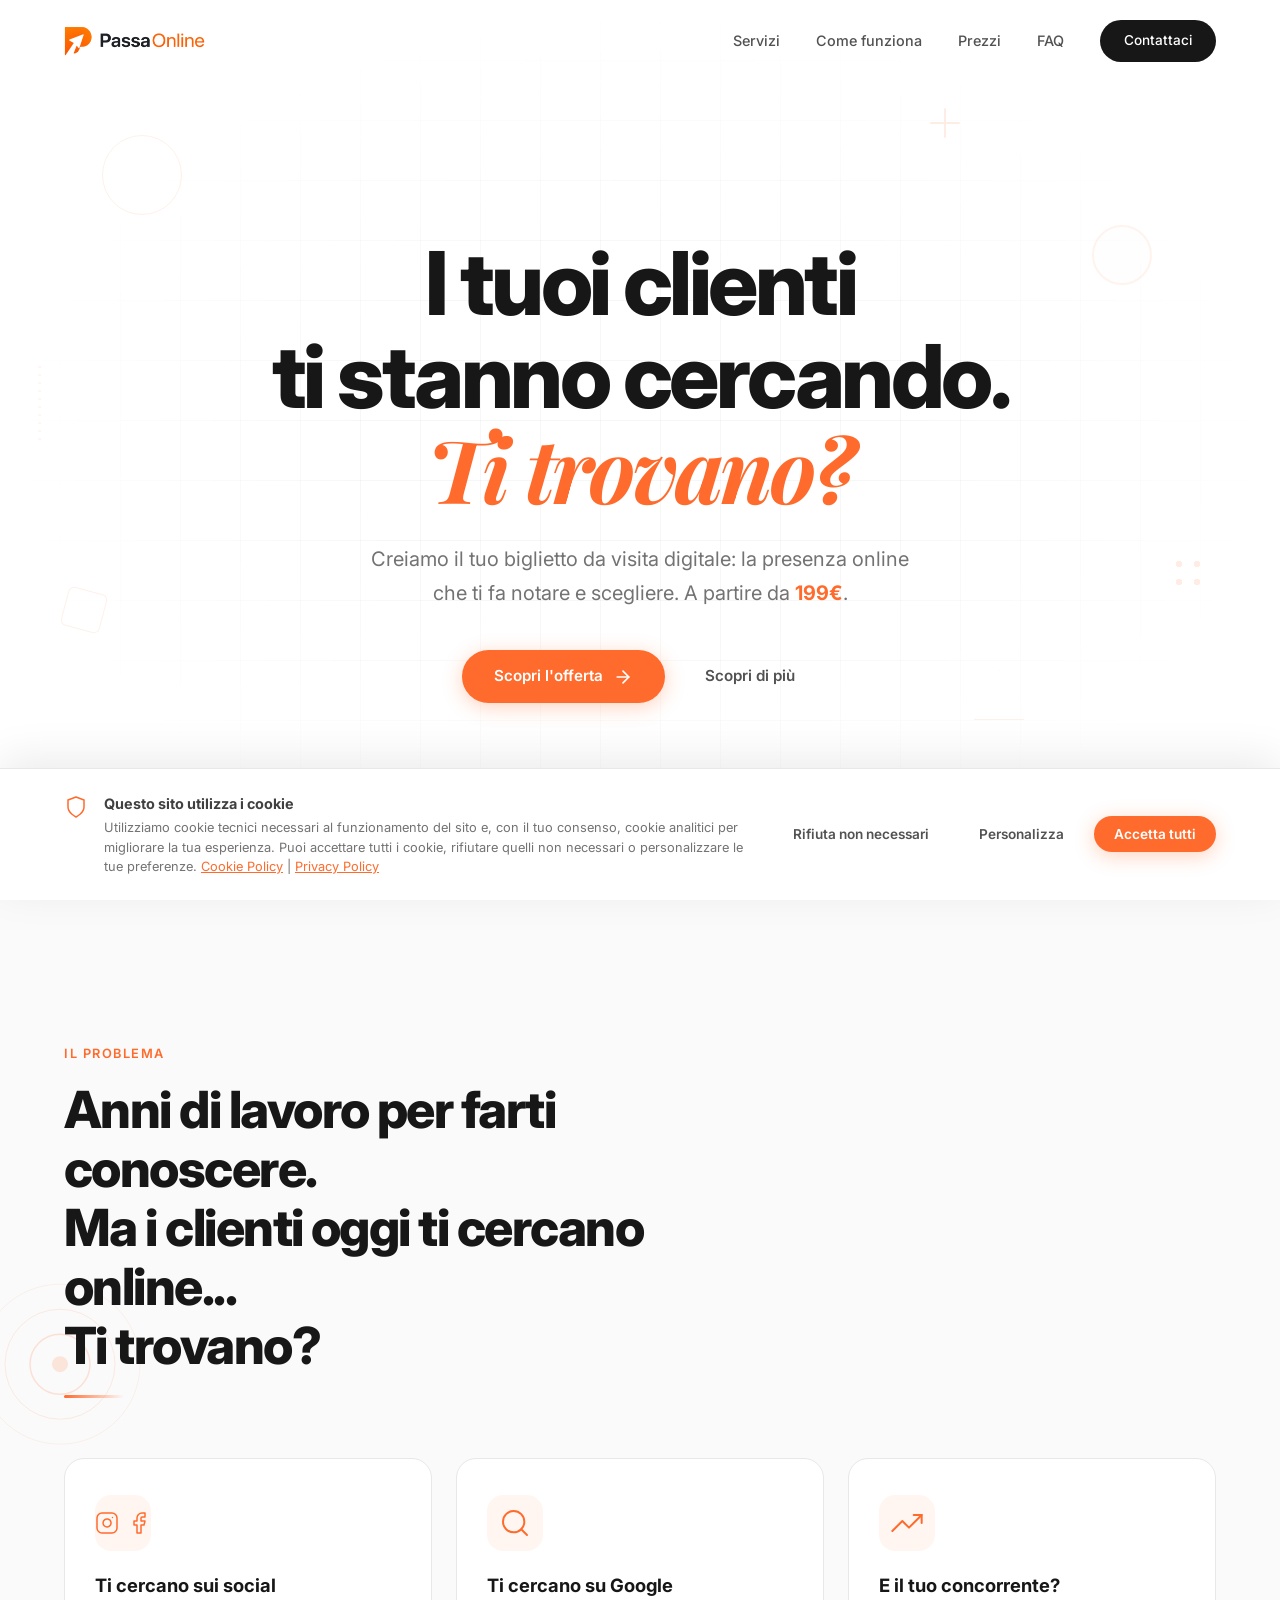
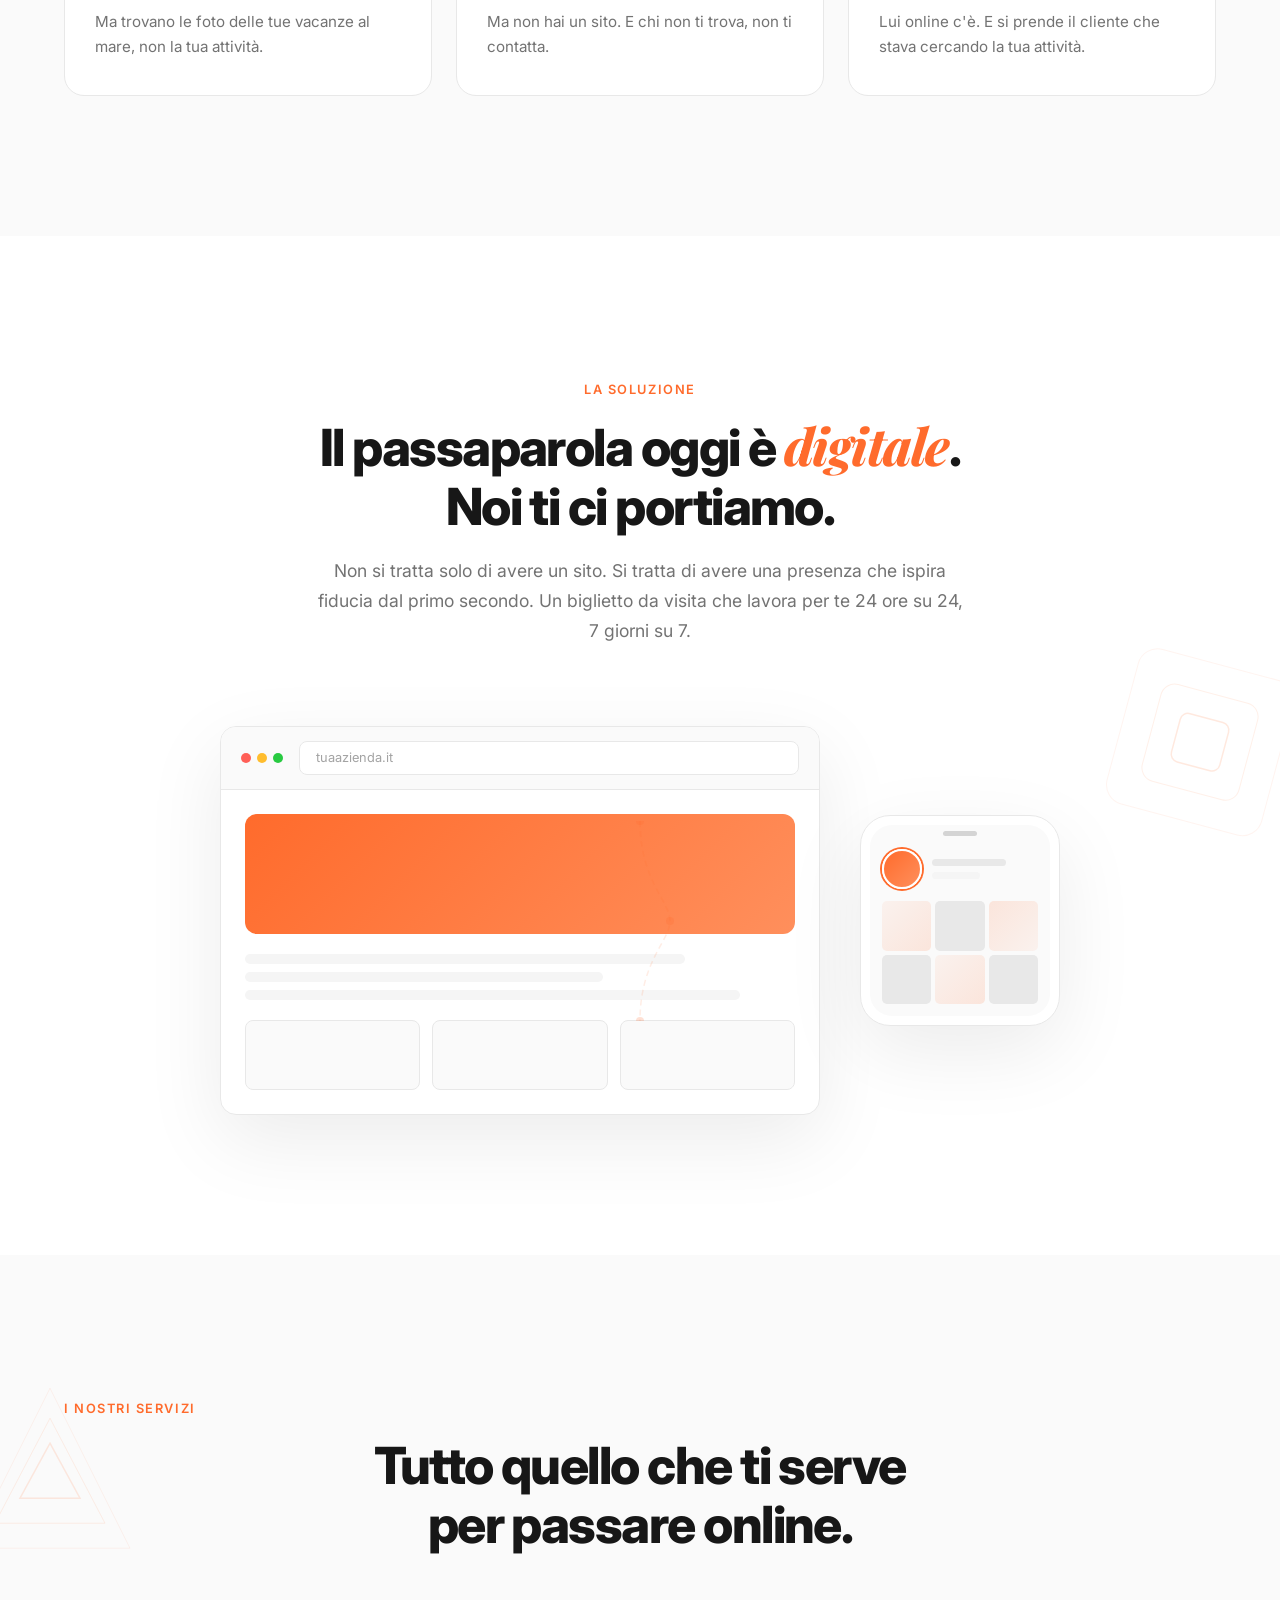
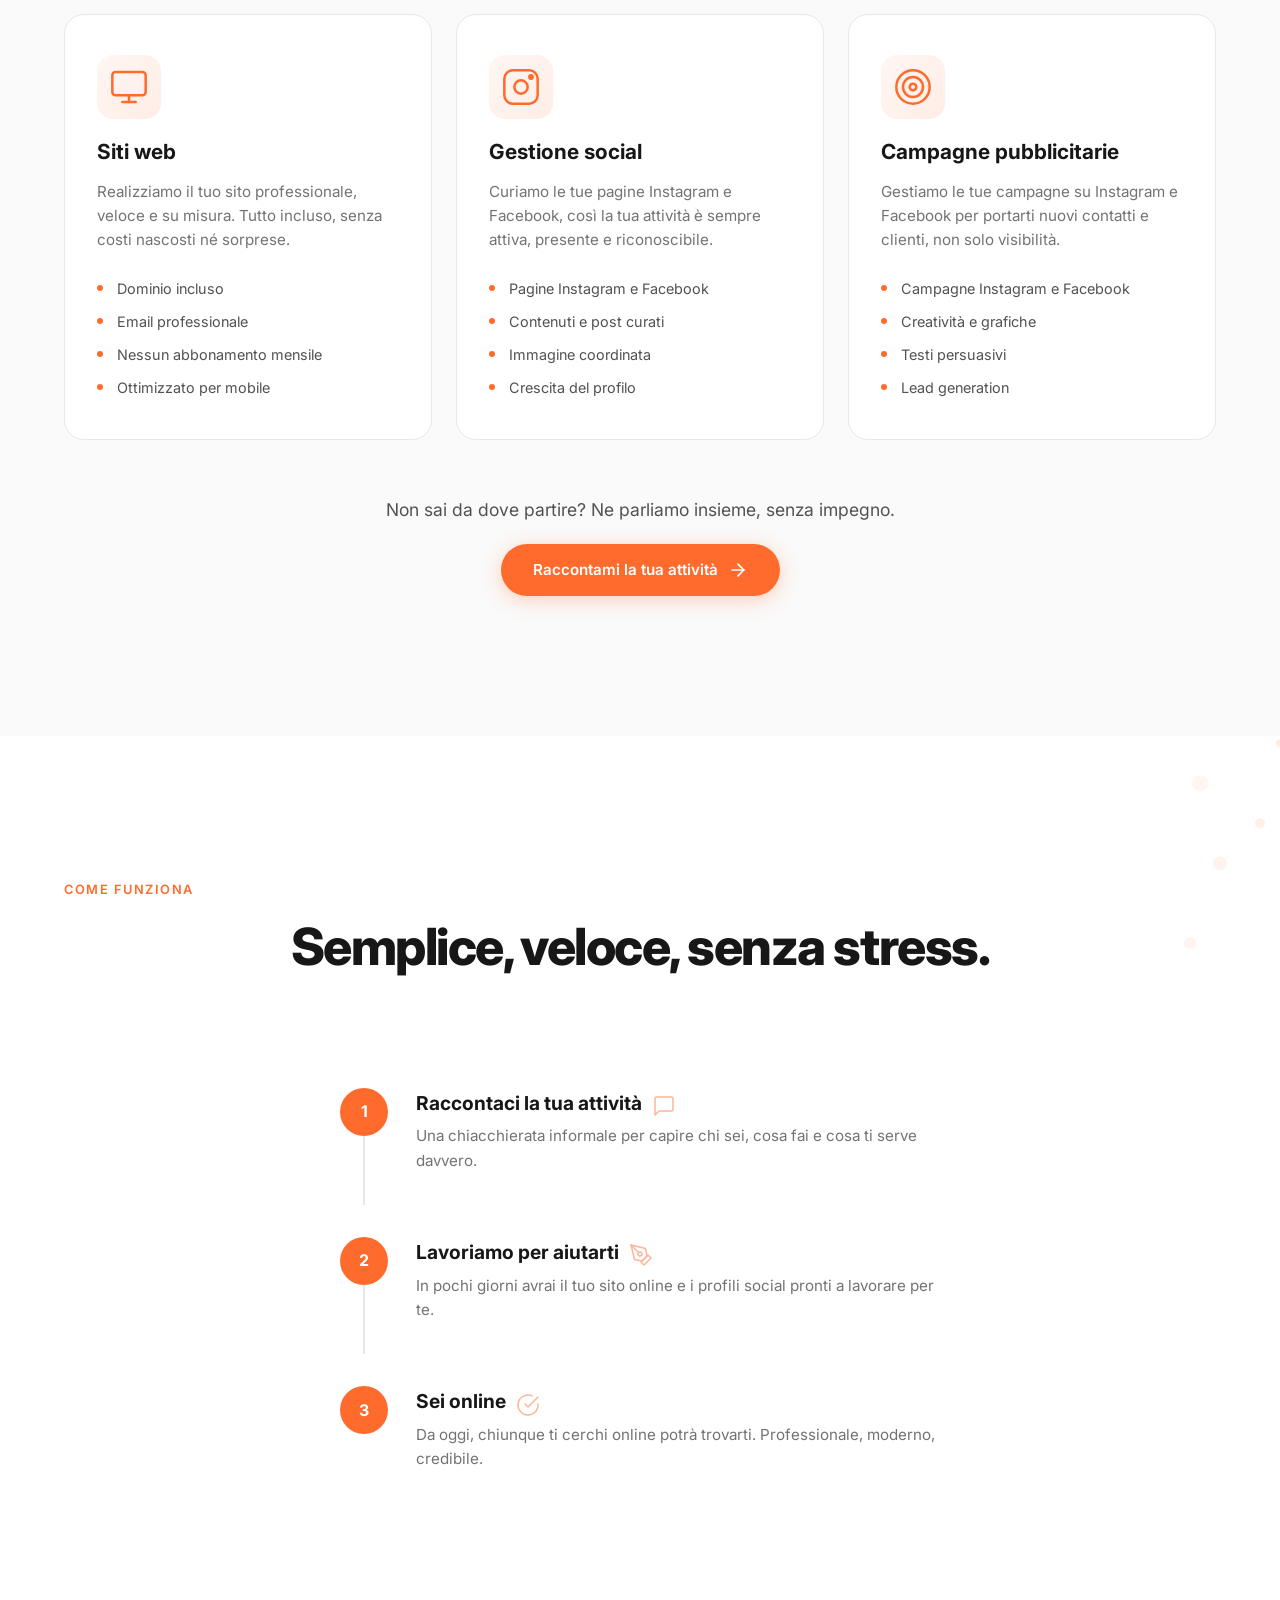
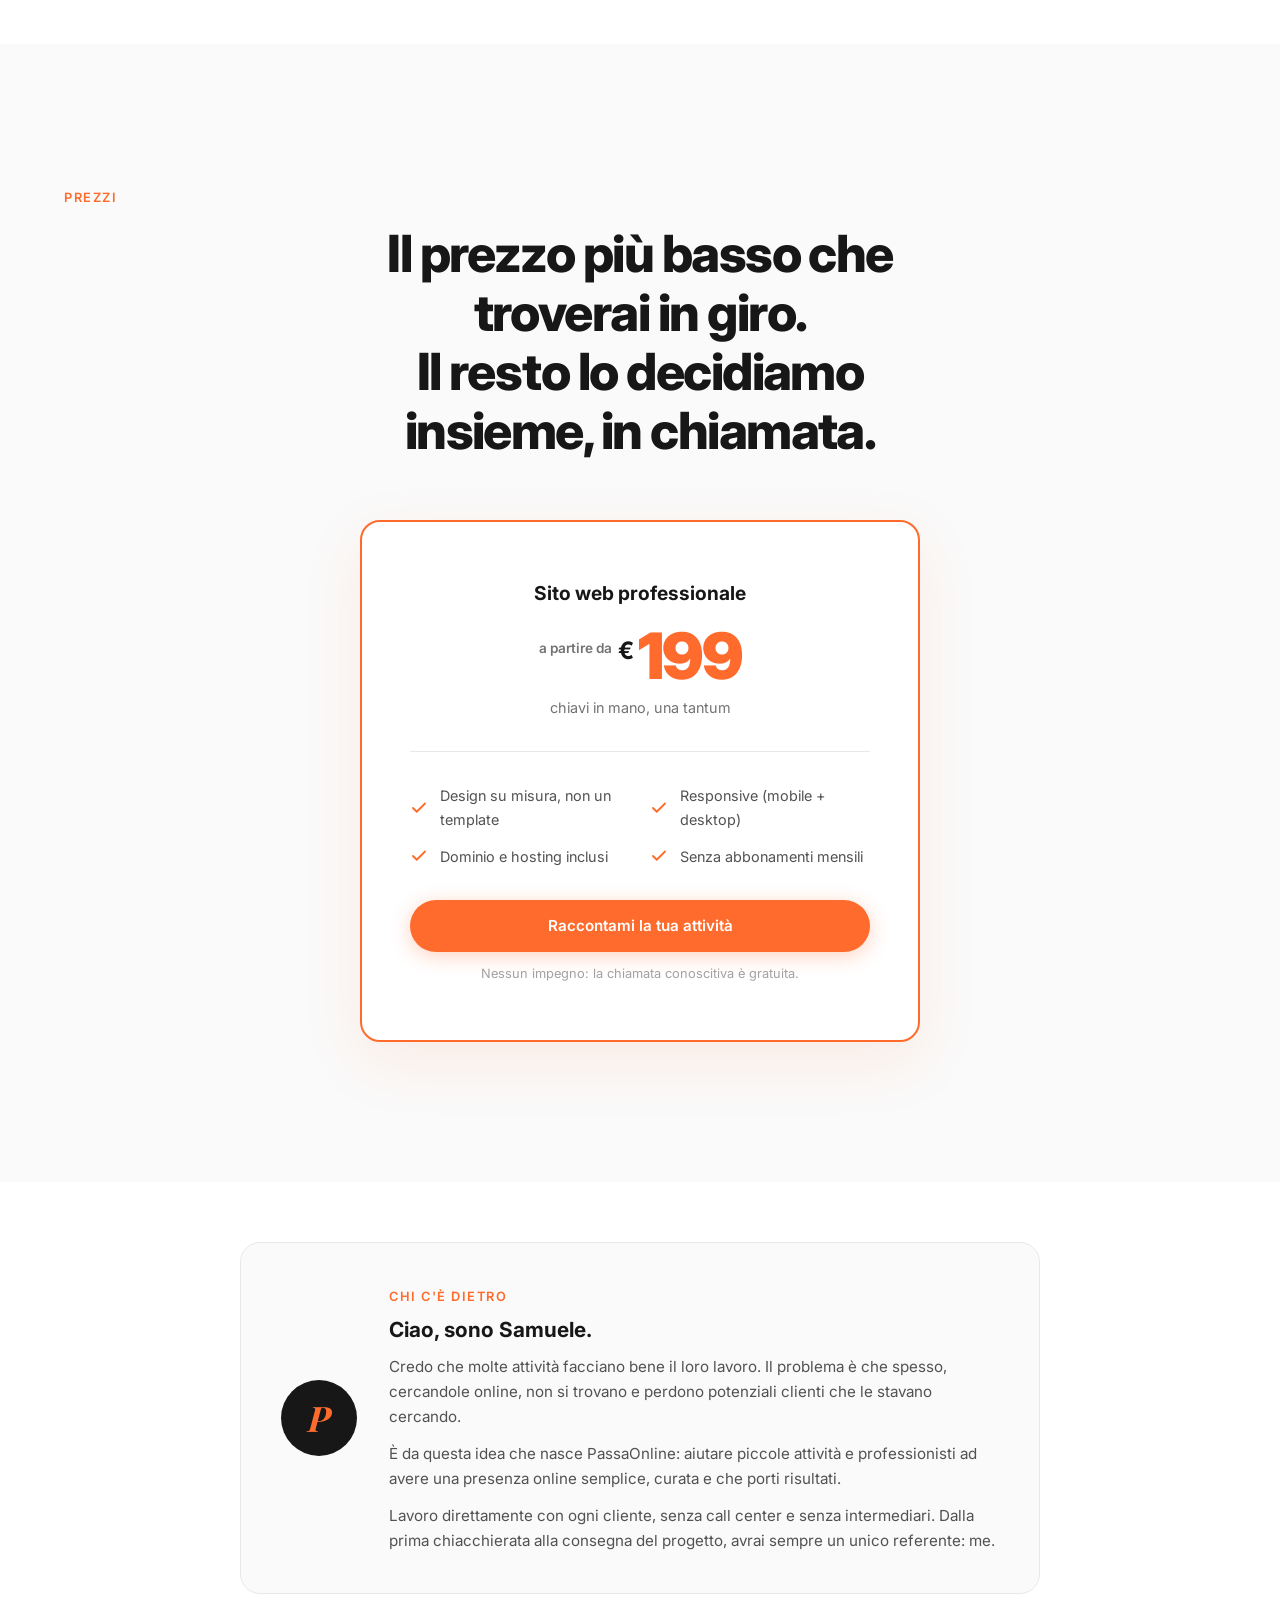
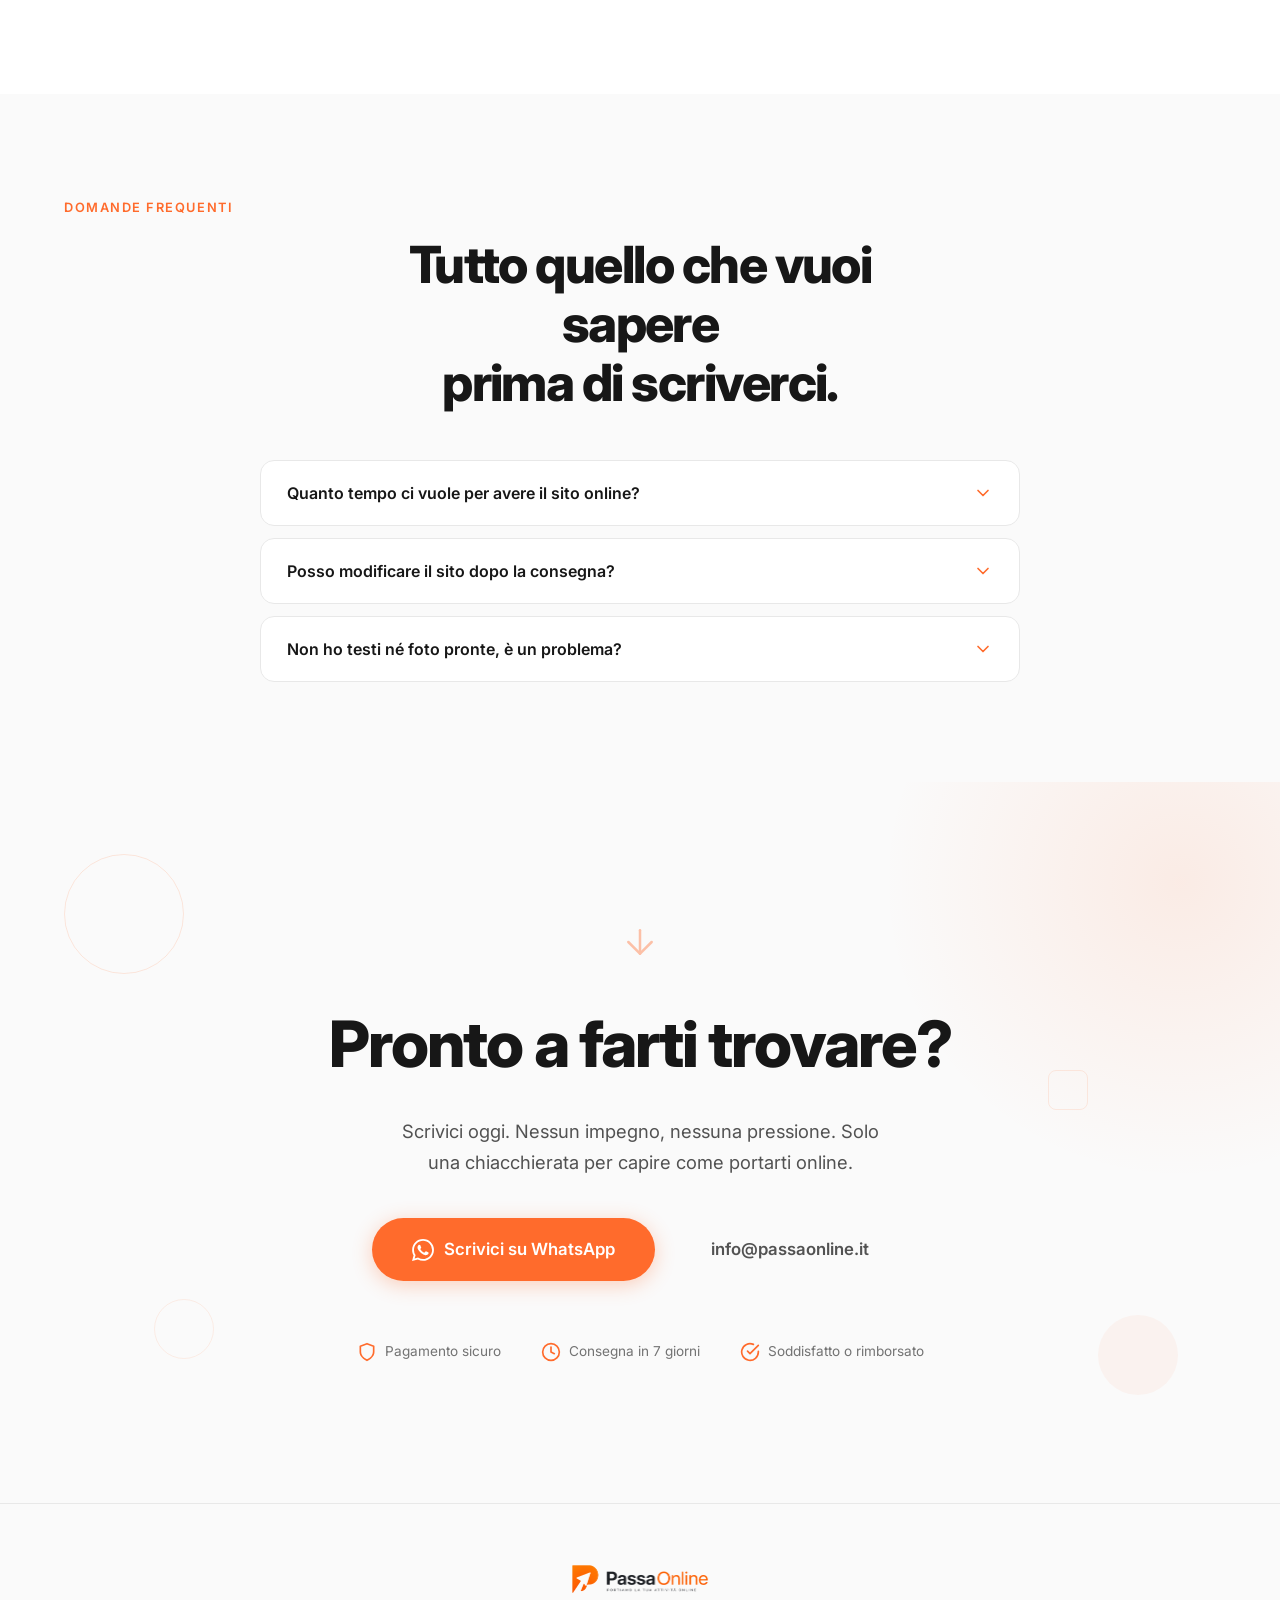
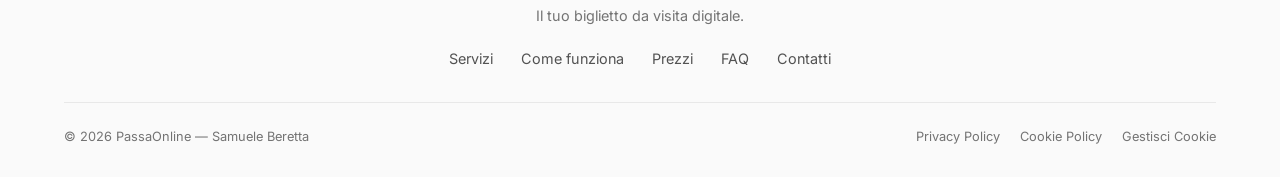
==== index.html @ d7afa28a "Aggiorna testo primo paragrafo bio con la formulazione dell'utente Co-Authored-By: Claude Opus 4.8 <" ====
<!DOCTYPE html>
<html lang="it">
<head>
    <meta charset="UTF-8">
    <meta name="viewport" content="width=device-width, initial-scale=1.0">
    <title>PassaOnline — Il tuo biglietto da visita digitale</title>
    <meta name="description" content="Siti web professionali a partire da €199. Porta la tua attività online con PassaOnline.">

    <!-- Open Graph / social share preview -->
    <meta property="og:type" content="website">
    <meta property="og:title" content="PassaOnline — Il tuo biglietto da visita digitale">
    <meta property="og:description" content="Siti web professionali a partire da €199. Porta la tua attività online con PassaOnline.">
    <!-- TODO: aggiungere og-image.png (1200x630) e scommentare le righe sotto -->
    <!-- <meta property="og:image" content="og-image.png"> -->
    <!-- <meta name="twitter:card" content="summary_large_image"> -->

    <link rel="icon" type="image/png" href="assets/favicon.png">
    <link rel="apple-touch-icon" href="assets/apple-touch-icon.png">

    <link rel="preconnect" href="https://fonts.googleapis.com">
    <link rel="preconnect" href="https://fonts.gstatic.com" crossorigin>
    <link href="https://fonts.googleapis.com/css2?family=Inter:wght@300;400;500;600;700;800;900&family=Playfair+Display:ital,wght@0,400;0,700;1,400&display=swap" rel="stylesheet">
    <link rel="stylesheet" href="style.css">
</head>
<body>
    <!-- Cursor follower -->
    <div class="cursor-glow" id="cursorGlow"></div>

    <!-- Navigation -->
    <nav class="nav" id="nav">
        <div class="nav-inner">
            <a href="#" class="nav-logo">
                <img src="assets/logo-horizontal-notag.png" alt="PassaOnline" class="nav-logo-full">
            </a>
            <div class="nav-links" id="navLinks">
                <a href="#servizi">Servizi</a>
                <a href="#processo">Come funziona</a>
                <a href="#prezzi">Prezzi</a>
                <a href="#faq">FAQ</a>
                <a href="#contatti" class="nav-cta">Contattaci</a>
            </div>
            <button class="nav-toggle" id="navToggle" aria-label="Menu">
                <span></span>
                <span></span>
                <span></span>
            </button>
        </div>
    </nav>

    <!-- Hero Section -->
    <section class="hero" id="hero">
        <div class="hero-bg-grid"></div>
        <!-- Floating decorative shapes -->
        <div class="floating-shapes">
            <div class="shape shape-circle" style="top: 15%; left: 8%; --delay: 0s; --size: 80px;"></div>
            <div class="shape shape-ring" style="top: 25%; right: 10%; --delay: 1.5s; --size: 60px;"></div>
            <div class="shape shape-square" style="bottom: 30%; left: 5%; --delay: 3s; --size: 40px;"></div>
            <div class="shape shape-dots" style="top: 60%; right: 6%; --delay: 0.8s;"></div>
            <div class="shape shape-cross" style="top: 12%; right: 25%; --delay: 2s; --size: 30px;"></div>
            <div class="shape shape-triangle" style="bottom: 20%; right: 20%; --delay: 1s; --size: 50px;"></div>
            <div class="shape shape-zigzag" style="top: 40%; left: 3%; --delay: 2.5s;"></div>
        </div>
        <div class="hero-content">
            <h1 class="hero-title">
                <span class="reveal">I tuoi clienti</span>
                <span class="reveal">ti stanno cercando.</span>
                <span class="reveal hero-title-accent">Ti trovano?</span>
            </h1>
            <p class="hero-subtitle reveal">
                Creiamo il tuo biglietto da visita digitale: la presenza online
                che ti fa notare e scegliere. A partire da <strong>199€</strong>.
            </p>
            <div class="hero-actions reveal">
                <a href="#prezzi" class="btn btn-primary">
                    <span>Scopri l'offerta</span>
                    <svg width="20" height="20" viewBox="0 0 24 24" fill="none" stroke="currentColor" stroke-width="2" stroke-linecap="round" stroke-linejoin="round"><line x1="5" y1="12" x2="19" y2="12"></line><polyline points="12 5 19 12 12 19"></polyline></svg>
                </a>
                <a href="#servizi" class="btn btn-ghost">Scopri di più</a>
            </div>
        </div>
        <div class="hero-scroll-indicator">
            <div class="scroll-line"></div>
        </div>
    </section>

    <!-- Problem Section -->
    <section class="problem" id="problema">
        <!-- Decorative illustration -->
        <div class="section-deco section-deco-left">
            <svg width="200" height="200" viewBox="0 0 200 200" fill="none">
                <circle cx="100" cy="100" r="80" stroke="var(--orange)" stroke-width="1" opacity="0.08"/>
                <circle cx="100" cy="100" r="55" stroke="var(--orange)" stroke-width="1" opacity="0.12"/>
                <circle cx="100" cy="100" r="30" stroke="var(--orange)" stroke-width="1.5" opacity="0.18"/>
                <circle cx="100" cy="100" r="8" fill="var(--orange)" opacity="0.15"/>
            </svg>
        </div>
        <div class="container">
            <div class="problem-grid">
                <div class="problem-text">
                    <span class="section-label reveal">Il problema</span>
                    <h2 class="section-title reveal">
                        Anni di lavoro per farti conoscere.<br>Ma i clienti oggi ti cercano online...<br>Ti trovano?
                    </h2>
                    <!-- Decorative line accent -->
                    <div class="deco-line reveal"></div>
                </div>
                <div class="problem-cards">
                    <div class="problem-card reveal" data-delay="0">
                        <div class="problem-card-icon" style="gap: 8px;">
                            <svg width="26" height="26" viewBox="0 0 24 24" fill="none" stroke="currentColor" stroke-width="1.5" stroke-linecap="round" stroke-linejoin="round"><rect x="2" y="2" width="20" height="20" rx="5" ry="5"></rect><path d="M16 11.37A4 4 0 1 1 12.63 8 4 4 0 0 1 16 11.37z"></path><line x1="17.5" y1="6.5" x2="17.51" y2="6.5"></line></svg>
                            <svg width="26" height="26" viewBox="0 0 24 24" fill="none" stroke="currentColor" stroke-width="1.5" stroke-linecap="round" stroke-linejoin="round"><path d="M18 2h-3a5 5 0 0 0-5 5v3H7v4h3v8h4v-8h3l1-4h-4V7a1 1 0 0 1 1-1h3z"></path></svg>
                        </div>
                        <h3>Ti cercano sui social</h3>
                        <p>Ma trovano le foto delle tue vacanze al mare, non la tua attività.</p>
                    </div>
                    <div class="problem-card reveal" data-delay="100">
                        <div class="problem-card-icon">
                            <svg width="32" height="32" viewBox="0 0 24 24" fill="none" stroke="currentColor" stroke-width="1.5" stroke-linecap="round" stroke-linejoin="round"><circle cx="11" cy="11" r="8"></circle><line x1="21" y1="21" x2="16.65" y2="16.65"></line></svg>
                        </div>
                        <h3>Ti cercano su Google</h3>
                        <p>Ma non hai un sito. E chi non ti trova, non ti contatta.</p>
                    </div>
                    <div class="problem-card reveal" data-delay="200">
                        <div class="problem-card-icon">
                            <svg width="32" height="32" viewBox="0 0 24 24" fill="none" stroke="currentColor" stroke-width="1.5" stroke-linecap="round" stroke-linejoin="round"><polyline points="23 6 13.5 15.5 8.5 10.5 1 18"></polyline><polyline points="17 6 23 6 23 12"></polyline></svg>
                        </div>
                        <h3>E il tuo concorrente?</h3>
                        <p>Lui online c'è. E si prende il cliente che stava cercando la tua attività.</p>
                    </div>
                </div>
            </div>
        </div>
    </section>

    <!-- Solution Section -->
    <section class="solution">
        <div class="section-deco section-deco-right">
            <svg width="240" height="240" viewBox="0 0 240 240" fill="none">
                <rect x="40" y="40" width="160" height="160" rx="20" stroke="var(--orange)" stroke-width="1" opacity="0.07" transform="rotate(15 120 120)"/>
                <rect x="70" y="70" width="100" height="100" rx="14" stroke="var(--orange)" stroke-width="1" opacity="0.1" transform="rotate(15 120 120)"/>
                <rect x="95" y="95" width="50" height="50" rx="8" stroke="var(--orange)" stroke-width="1.5" opacity="0.15" transform="rotate(15 120 120)"/>
            </svg>
        </div>
        <div class="container">
            <div class="solution-content">
                <span class="section-label reveal">La soluzione</span>
                <h2 class="section-title reveal">
                    Il passaparola oggi è <em>digitale</em>.
                    <br>Noi ti ci portiamo.
                </h2>
                <p class="solution-desc reveal">
                    Non si tratta solo di avere un sito. Si tratta di avere una presenza che
                    ispira fiducia dal primo secondo. Un biglietto da visita che lavora per te
                    24 ore su 24, 7 giorni su 7.
                </p>
            </div>
            <div class="solution-visual reveal">
                <!-- Decorative connector lines -->
                <svg class="deco-connector" width="100" height="200" viewBox="0 0 100 200" fill="none">
                    <path d="M50 0 C50 60, 80 80, 80 100 S50 140, 50 200" stroke="var(--orange)" stroke-width="1.5" opacity="0.12" stroke-dasharray="6 4"/>
                    <circle cx="50" cy="0" r="4" fill="var(--orange)" opacity="0.2"/>
                    <circle cx="80" cy="100" r="4" fill="var(--orange)" opacity="0.2"/>
                    <circle cx="50" cy="200" r="4" fill="var(--orange)" opacity="0.2"/>
                </svg>
                <div class="browser-mockup">
                    <div class="browser-header">
                        <div class="browser-dots">
                            <span></span><span></span><span></span>
                        </div>
                        <div class="browser-url">
                            <span>tuaazienda.it</span>
                        </div>
                    </div>
                    <div class="browser-body">
                        <div class="mockup-hero-block"></div>
                        <div class="mockup-text-lines">
                            <div class="mockup-line" style="width: 80%"></div>
                            <div class="mockup-line" style="width: 65%"></div>
                            <div class="mockup-line" style="width: 90%"></div>
                        </div>
                        <div class="mockup-cards">
                            <div class="mockup-card"></div>
                            <div class="mockup-card"></div>
                            <div class="mockup-card"></div>
                        </div>
                    </div>
                </div>
                <div class="phone-mockup">
                    <div class="phone-cam"></div>
                    <div class="phone-screen">
                        <div class="phone-header">
                            <div class="phone-profile-pic"></div>
                            <div class="phone-lines">
                                <div class="phone-line phone-line-name"></div>
                                <div class="phone-line phone-line-sub"></div>
                            </div>
                        </div>
                        <div class="phone-grid">
                            <div class="phone-post"></div>
                            <div class="phone-post"></div>
                            <div class="phone-post"></div>
                            <div class="phone-post"></div>
                            <div class="phone-post"></div>
                            <div class="phone-post"></div>
                        </div>
                    </div>
                </div>
            </div>
        </div>
    </section>

    <!-- Services Section -->
    <section class="services" id="servizi">
        <div class="section-deco section-deco-left" style="top: 20%;">
            <svg width="180" height="180" viewBox="0 0 180 180" fill="none">
                <polygon points="90,10 170,170 10,170" stroke="var(--orange)" stroke-width="1" opacity="0.07" fill="none"/>
                <polygon points="90,40 145,145 35,145" stroke="var(--orange)" stroke-width="1" opacity="0.1" fill="none"/>
                <polygon points="90,65 120,120 60,120" stroke="var(--orange)" stroke-width="1.5" opacity="0.14" fill="none"/>
            </svg>
        </div>
        <div class="container">
            <span class="section-label reveal">I nostri servizi</span>
            <h2 class="section-title reveal">Tutto quello che ti serve<br>per passare online.</h2>
            <div class="services-grid">
                <div class="service-card reveal" data-delay="0">
                    <div class="service-icon">
                        <svg width="40" height="40" viewBox="0 0 24 24" fill="none" stroke="currentColor" stroke-width="1.5" stroke-linecap="round" stroke-linejoin="round"><rect x="2" y="3" width="20" height="14" rx="2" ry="2"></rect><line x1="8" y1="21" x2="16" y2="21"></line><line x1="12" y1="17" x2="12" y2="21"></line></svg>
                    </div>
                    <h3>Siti web</h3>
                    <p>Realizziamo il tuo sito professionale, veloce e su misura. Tutto incluso, senza costi nascosti né sorprese.</p>
                    <ul class="service-features">
                        <li>Dominio incluso</li>
                        <li>Email professionale</li>
                        <li>Nessun abbonamento mensile</li>
                        <li>Ottimizzato per mobile</li>
                    </ul>
                </div>
                <div class="service-card reveal" data-delay="100">
                    <div class="service-icon">
                        <svg width="40" height="40" viewBox="0 0 24 24" fill="none" stroke="currentColor" stroke-width="1.5" stroke-linecap="round" stroke-linejoin="round"><path d="M17 2H7a5 5 0 0 0-5 5v10a5 5 0 0 0 5 5h10a5 5 0 0 0 5-5V7a5 5 0 0 0-5-5z"></path><circle cx="12" cy="12" r="4"></circle><circle cx="18" cy="6" r="1" fill="currentColor"></circle></svg>
                    </div>
                    <h3>Gestione social</h3>
                    <p>Curiamo le tue pagine Instagram e Facebook, così la tua attività è sempre attiva, presente e riconoscibile.</p>
                    <ul class="service-features">
                        <li>Pagine Instagram e Facebook</li>
                        <li>Contenuti e post curati</li>
                        <li>Immagine coordinata</li>
                        <li>Crescita del profilo</li>
                    </ul>
                </div>
                <div class="service-card reveal" data-delay="200">
                    <div class="service-icon">
                        <svg width="40" height="40" viewBox="0 0 24 24" fill="none" stroke="currentColor" stroke-width="1.5" stroke-linecap="round" stroke-linejoin="round"><circle cx="12" cy="12" r="10"></circle><circle cx="12" cy="12" r="6"></circle><circle cx="12" cy="12" r="2"></circle></svg>
                    </div>
                    <h3>Campagne pubblicitarie</h3>
                    <p>Gestiamo le tue campagne su Instagram e Facebook per portarti nuovi contatti e clienti, non solo visibilità.</p>
                    <ul class="service-features">
                        <li>Campagne Instagram e Facebook</li>
                        <li>Creatività e grafiche</li>
                        <li>Testi persuasivi</li>
                        <li>Lead generation</li>
                    </ul>
                </div>
            </div>
            <div class="services-cta reveal">
                <p>Non sai da dove partire? Ne parliamo insieme, senza impegno.</p>
                <a href="#contatti" class="btn btn-primary">
                    <span>Raccontami la tua attività</span>
                    <svg width="20" height="20" viewBox="0 0 24 24" fill="none" stroke="currentColor" stroke-width="2" stroke-linecap="round" stroke-linejoin="round"><line x1="5" y1="12" x2="19" y2="12"></line><polyline points="12 5 19 12 12 19"></polyline></svg>
                </a>
            </div>
        </div>
    </section>

    <!-- Process Section -->
    <section class="process" id="processo">
        <div class="section-deco section-deco-right" style="top: 10%;">
            <svg width="160" height="320" viewBox="0 0 160 320" fill="none">
                <circle cx="80" cy="40" r="6" fill="var(--orange)" opacity="0.08"/>
                <circle cx="120" cy="80" r="4" fill="var(--orange)" opacity="0.12"/>
                <circle cx="40" cy="120" r="8" fill="var(--orange)" opacity="0.06"/>
                <circle cx="100" cy="160" r="5" fill="var(--orange)" opacity="0.1"/>
                <circle cx="60" cy="200" r="7" fill="var(--orange)" opacity="0.08"/>
                <circle cx="130" cy="240" r="3" fill="var(--orange)" opacity="0.14"/>
                <circle cx="30" cy="280" r="6" fill="var(--orange)" opacity="0.07"/>
                <path d="M80 40 L120 80 L40 120 L100 160 L60 200 L130 240 L30 280" stroke="var(--orange)" stroke-width="0.5" opacity="0.06" stroke-dasharray="4 4"/>
            </svg>
        </div>
        <div class="container">
            <span class="section-label reveal">Come funziona</span>
            <h2 class="section-title reveal">Semplice, veloce, senza stress.</h2>
            <div class="process-steps">
                <div class="process-step reveal" data-delay="0">
                    <div class="step-connector"></div>
                    <div class="step-dot">
                        <span>1</span>
                    </div>
                    <div class="step-content">
                        <div class="step-title-row">
                            <h3>Raccontaci la tua attività</h3>
                            <svg class="step-icon" width="24" height="24" viewBox="0 0 24 24" fill="none" stroke="var(--orange)" stroke-width="1.5" stroke-linecap="round" stroke-linejoin="round"><path d="M21 15a2 2 0 0 1-2 2H7l-4 4V5a2 2 0 0 1 2-2h14a2 2 0 0 1 2 2z"></path></svg>
                        </div>
                        <p>Una chiacchierata informale per capire chi sei, cosa fai e cosa ti serve davvero.</p>
                    </div>
                </div>
                <div class="process-step reveal" data-delay="150">
                    <div class="step-connector"></div>
                    <div class="step-dot">
                        <span>2</span>
                    </div>
                    <div class="step-content">
                        <div class="step-title-row">
                            <h3>Lavoriamo per aiutarti</h3>
                            <svg class="step-icon" width="24" height="24" viewBox="0 0 24 24" fill="none" stroke="var(--orange)" stroke-width="1.5" stroke-linecap="round" stroke-linejoin="round"><path d="M12 19l7-7 3 3-7 7-3-3z"></path><path d="M18 13l-1.5-7.5L2 2l3.5 14.5L13 18l5-5z"></path><path d="M2 2l7.586 7.586"></path><circle cx="11" cy="11" r="2"></circle></svg>
                        </div>
                        <p>In pochi giorni avrai il tuo sito online e i profili social pronti a lavorare per te.</p>
                    </div>
                </div>
                <div class="process-step reveal" data-delay="300">
                    <div class="step-connector"></div>
                    <div class="step-dot">
                        <span>3</span>
                    </div>
                    <div class="step-content">
                        <div class="step-title-row">
                            <h3>Sei online</h3>
                            <svg class="step-icon" width="24" height="24" viewBox="0 0 24 24" fill="none" stroke="var(--orange)" stroke-width="1.5" stroke-linecap="round" stroke-linejoin="round"><path d="M22 11.08V12a10 10 0 1 1-5.93-9.14"></path><polyline points="22 4 12 14.01 9 11.01"></polyline></svg>
                        </div>
                        <p>Da oggi, chiunque ti cerchi online potrà trovarti. Professionale, moderno, credibile.</p>
                    </div>
                </div>
            </div>
        </div>
    </section>

    <!-- Pricing Section -->
    <section class="pricing" id="prezzi">
        <div class="container">
            <span class="section-label reveal">Prezzi</span>
            <h2 class="section-title reveal">Il prezzo più basso che troverai in giro.<br>Il resto lo decidiamo insieme, in chiamata.</h2>
            <div class="pricing-single reveal">
                <div class="pricing-card pricing-card-single">
                    <div class="pricing-header">
                        <h3>Sito web professionale</h3>
                        <div class="pricing-price">
                            <span class="pricing-from">a partire da</span>
                            <span class="price-currency">€</span>
                            <span class="price-amount">199</span>
                        </div>
                        <p class="pricing-period">chiavi in mano, una tantum</p>
                    </div>
                    <ul class="pricing-features pricing-features-grid">
                        <li>
                            <svg width="18" height="18" viewBox="0 0 24 24" fill="none" stroke="currentColor" stroke-width="2.5" stroke-linecap="round" stroke-linejoin="round"><polyline points="20 6 9 17 4 12"></polyline></svg>
                            Design su misura, non un template
                        </li>
                        <li>
                            <svg width="18" height="18" viewBox="0 0 24 24" fill="none" stroke="currentColor" stroke-width="2.5" stroke-linecap="round" stroke-linejoin="round"><polyline points="20 6 9 17 4 12"></polyline></svg>
                            Responsive (mobile + desktop)
                        </li>
                        <li>
                            <svg width="18" height="18" viewBox="0 0 24 24" fill="none" stroke="currentColor" stroke-width="2.5" stroke-linecap="round" stroke-linejoin="round"><polyline points="20 6 9 17 4 12"></polyline></svg>
                            Dominio e hosting inclusi
                        </li>
                        <li>
                            <svg width="18" height="18" viewBox="0 0 24 24" fill="none" stroke="currentColor" stroke-width="2.5" stroke-linecap="round" stroke-linejoin="round"><polyline points="20 6 9 17 4 12"></polyline></svg>
                            Senza abbonamenti mensili
                        </li>
                    </ul>
                    <a href="#contatti" class="btn btn-primary btn-full">Raccontami la tua attività</a>
                    <p class="pricing-note">Nessun impegno: la chiamata conoscitiva è gratuita.</p>
                </div>
            </div>
        </div>
    </section>

    <!-- Founder / About Section -->
    <section class="founder">
        <div class="container">
            <div class="founder-card reveal">
                <div class="founder-avatar">P</div>
                <div class="founder-text">
                    <span class="section-label">Chi c'è dietro</span>
                    <h3>Ciao, sono Samuele.</h3>
                    <p>Credo che molte attività facciano bene il loro lavoro. Il problema è che spesso, cercandole online, non si trovano e perdono potenziali clienti che le stavano cercando.</p>
                    <p>È da questa idea che nasce PassaOnline: aiutare piccole attività e professionisti ad avere una presenza online semplice, curata e che porti risultati.</p>
                    <p>Lavoro direttamente con ogni cliente, senza call center e senza intermediari. Dalla prima chiacchierata alla consegna del progetto, avrai sempre un unico referente: me.</p>
                </div>
            </div>
        </div>
    </section>

    <!-- FAQ Section -->
    <section class="faq" id="faq">
        <div class="container">
            <span class="section-label reveal">Domande frequenti</span>
            <h2 class="section-title reveal">Tutto quello che vuoi sapere<br>prima di scriverci.</h2>
            <div class="faq-list">
                <div class="faq-item reveal" data-delay="0">
                    <button class="faq-question">
                        <span>Quanto tempo ci vuole per avere il sito online?</span>
                        <svg class="faq-chevron" width="20" height="20" viewBox="0 0 24 24" fill="none" stroke="currentColor" stroke-width="2" stroke-linecap="round" stroke-linejoin="round"><polyline points="6 9 12 15 18 9"></polyline></svg>
                    </button>
                    <div class="faq-answer">
                        <p>In genere 7 giorni lavorativi da quando mi dai il materiale (testi, foto, idee). Se hai fretta, dimmelo in chiamata: spesso si può velocizzare.</p>
                    </div>
                </div>
                <div class="faq-item reveal" data-delay="60">
                    <button class="faq-question">
                        <span>Posso modificare il sito dopo la consegna?</span>
                        <svg class="faq-chevron" width="20" height="20" viewBox="0 0 24 24" fill="none" stroke="currentColor" stroke-width="2" stroke-linecap="round" stroke-linejoin="round"><polyline points="6 9 12 15 18 9"></polyline></svg>
                    </button>
                    <div class="faq-answer">
                        <p>Certo. Dopo la consegna abbiamo un mese insieme per perfezionare il sito: rivediamo con calma cosa funziona, cosa migliorare e sistemiamo tutte le modifiche necessarie finché non è come lo vuoi.</p>
                    </div>
                </div>
                <div class="faq-item reveal" data-delay="120">
                    <button class="faq-question">
                        <span>Non ho testi né foto pronte, è un problema?</span>
                        <svg class="faq-chevron" width="20" height="20" viewBox="0 0 24 24" fill="none" stroke="currentColor" stroke-width="2" stroke-linecap="round" stroke-linejoin="round"><polyline points="6 9 12 15 18 9"></polyline></svg>
                    </button>
                    <div class="faq-answer">
                        <p>No. Ti guido io: partiamo da una chiamata dove tiriamo fuori insieme i contenuti giusti per la tua attività.</p>
                    </div>
                </div>
            </div>
        </div>
    </section>

    <!-- CTA Section -->
    <section class="cta" id="contatti">
        <!-- Floating shapes in CTA -->
        <div class="cta-shapes">
            <div class="cta-shape cta-shape-1"></div>
            <div class="cta-shape cta-shape-2"></div>
            <div class="cta-shape cta-shape-3"></div>
            <div class="cta-shape cta-shape-4"></div>
        </div>
        <div class="container">
            <div class="cta-content">
                <!-- Decorative arrow pointing down -->
                <svg class="cta-deco-arrow reveal" width="40" height="40" viewBox="0 0 24 24" fill="none" stroke="var(--orange)" stroke-width="1.5" stroke-linecap="round" stroke-linejoin="round" style="margin-bottom: 24px; opacity: 0.4;"><line x1="12" y1="5" x2="12" y2="19"></line><polyline points="19 12 12 19 5 12"></polyline></svg>
                <h2 class="cta-title reveal">Pronto a farti trovare?</h2>
                <p class="cta-desc reveal">
                    Scrivici oggi. Nessun impegno, nessuna pressione.
                    Solo una chiacchierata per capire come portarti online.
                </p>
                <div class="cta-actions reveal">
                    <a href="https://wa.me/393345366151" class="btn btn-primary btn-lg" target="_blank" rel="noopener">
                        <svg width="22" height="22" viewBox="0 0 24 24" fill="currentColor"><path d="M17.472 14.382c-.297-.149-1.758-.867-2.03-.967-.273-.099-.471-.148-.67.15-.197.297-.767.966-.94 1.164-.173.199-.347.223-.644.075-.297-.15-1.255-.463-2.39-1.475-.883-.788-1.48-1.761-1.653-2.059-.173-.297-.018-.458.13-.606.134-.133.298-.347.446-.52.149-.174.198-.298.298-.497.099-.198.05-.371-.025-.52-.075-.149-.669-1.612-.916-2.207-.242-.579-.487-.5-.669-.51-.173-.008-.371-.01-.57-.01-.198 0-.52.074-.792.372-.272.297-1.04 1.016-1.04 2.479 0 1.462 1.065 2.875 1.213 3.074.149.198 2.096 3.2 5.077 4.487.709.306 1.262.489 1.694.625.712.227 1.36.195 1.871.118.571-.085 1.758-.719 2.006-1.413.248-.694.248-1.289.173-1.413-.074-.124-.272-.198-.57-.347m-5.421 7.403h-.004a9.87 9.87 0 01-5.031-1.378l-.361-.214-3.741.982.998-3.648-.235-.374a9.86 9.86 0 01-1.51-5.26c.001-5.45 4.436-9.884 9.888-9.884 2.64 0 5.122 1.03 6.988 2.898a9.825 9.825 0 012.893 6.994c-.003 5.45-4.437 9.884-9.885 9.884m8.413-18.297A11.815 11.815 0 0012.05 0C5.495 0 .16 5.335.157 11.892c0 2.096.547 4.142 1.588 5.945L.057 24l6.305-1.654a11.882 11.882 0 005.683 1.448h.005c6.554 0 11.89-5.335 11.893-11.893a11.821 11.821 0 00-3.48-8.413z"/></svg>
                        <span>Scrivici su WhatsApp</span>
                    </a>
                    <a href="mailto:info@passaonline.it" class="btn btn-ghost btn-lg">
                        info@passaonline.it
                    </a>
                </div>
                <div class="cta-trust-badges reveal">
                    <div class="trust-badge">
                        <svg width="20" height="20" viewBox="0 0 24 24" fill="none" stroke="currentColor" stroke-width="2" stroke-linecap="round" stroke-linejoin="round"><path d="M12 22s8-4 8-10V5l-8-3-8 3v7c0 6 8 10 8 10z"></path></svg>
                        <span>Pagamento sicuro</span>
                    </div>
                    <div class="trust-badge">
                        <svg width="20" height="20" viewBox="0 0 24 24" fill="none" stroke="currentColor" stroke-width="2" stroke-linecap="round" stroke-linejoin="round"><circle cx="12" cy="12" r="10"></circle><polyline points="12 6 12 12 16 14"></polyline></svg>
                        <span>Consegna in 7 giorni</span>
                    </div>
                    <div class="trust-badge">
                        <svg width="20" height="20" viewBox="0 0 24 24" fill="none" stroke="currentColor" stroke-width="2" stroke-linecap="round" stroke-linejoin="round"><path d="M22 11.08V12a10 10 0 1 1-5.93-9.14"></path><polyline points="22 4 12 14.01 9 11.01"></polyline></svg>
                        <span>Soddisfatto o rimborsato</span>
                    </div>
                </div>
            </div>
        </div>
    </section>

    <!-- Footer -->
    <footer class="footer">
        <div class="container">
            <div class="footer-top">
                <a href="#" class="nav-logo footer-logo">
                    <img src="assets/logo-horizontal.png" alt="PassaOnline" class="nav-logo-full">
                </a>
                <p class="footer-tagline">Il tuo biglietto da visita digitale.</p>
                <nav class="footer-nav">
                    <a href="#servizi">Servizi</a>
                    <a href="#processo">Come funziona</a>
                    <a href="#prezzi">Prezzi</a>
                    <a href="#faq">FAQ</a>
                    <a href="#contatti">Contatti</a>
                </nav>
            </div>
            <div class="footer-bottom">
                <p class="footer-copy">&copy; 2026 PassaOnline — Samuele Beretta</p>
                <div class="footer-legal">
                    <a href="privacy.html">Privacy Policy</a>
                    <a href="cookie.html">Cookie Policy</a>
                    <a href="#" id="openCookieSettings">Gestisci Cookie</a>
                </div>
            </div>
        </div>
    </footer>

    <!-- Cookie Consent Banner (GDPR) -->
    <div class="cookie-banner" id="cookieBanner">
        <div class="cookie-banner-inner">
            <div class="cookie-text">
                <svg width="24" height="24" viewBox="0 0 24 24" fill="none" stroke="var(--orange)" stroke-width="1.5" stroke-linecap="round" stroke-linejoin="round"><path d="M12 22s8-4 8-10V5l-8-3-8 3v7c0 6 8 10 8 10z"></path></svg>
                <div>
                    <p><strong>Questo sito utilizza i cookie</strong></p>
                    <p class="cookie-desc">Utilizziamo cookie tecnici necessari al funzionamento del sito e, con il tuo consenso, cookie analitici per migliorare la tua esperienza. Puoi accettare tutti i cookie, rifiutare quelli non necessari o personalizzare le tue preferenze. <a href="cookie.html">Cookie Policy</a> | <a href="privacy.html">Privacy Policy</a></p>
                </div>
            </div>
            <div class="cookie-actions">
                <button class="btn btn-ghost cookie-btn" id="cookieReject">Rifiuta non necessari</button>
                <button class="btn btn-ghost cookie-btn" id="cookieCustomize">Personalizza</button>
                <button class="btn btn-primary cookie-btn" id="cookieAccept">Accetta tutti</button>
            </div>
        </div>
        <!-- Cookie preferences panel -->
        <div class="cookie-preferences" id="cookiePreferences">
            <div class="cookie-pref-inner">
                <h3>Personalizza le tue preferenze</h3>
                <div class="cookie-option">
                    <div class="cookie-option-info">
                        <strong>Cookie tecnici (necessari)</strong>
                        <p>Essenziali per il funzionamento del sito. Non possono essere disattivati.</p>
                    </div>
                    <label class="cookie-toggle cookie-toggle-disabled">
                        <input type="checkbox" checked disabled>
                        <span class="toggle-slider"></span>
                    </label>
                </div>
                <div class="cookie-option">
                    <div class="cookie-option-info">
                        <strong>Cookie analitici</strong>
                        <p>Ci aiutano a capire come i visitatori interagiscono con il sito, raccogliendo informazioni in forma anonima.</p>
                    </div>
                    <label class="cookie-toggle">
                        <input type="checkbox" id="cookieAnalytics">
                        <span class="toggle-slider"></span>
                    </label>
                </div>
                <div class="cookie-option">
                    <div class="cookie-option-info">
                        <strong>Cookie di marketing</strong>
                        <p>Utilizzati per mostrarti pubblicità pertinenti e misurare l'efficacia delle campagne.</p>
                    </div>
                    <label class="cookie-toggle">
                        <input type="checkbox" id="cookieMarketing">
                        <span class="toggle-slider"></span>
                    </label>
                </div>
                <div class="cookie-pref-actions">
                    <button class="btn btn-primary cookie-btn" id="cookieSavePrefs">Salva preferenze</button>
                </div>
            </div>
        </div>
    </div>

    <script src="script.js"></script>
</body>
</html>
---- style.css ----
/* ===== RESET & BASE ===== */
*, *::before, *::after {
    margin: 0;
    padding: 0;
    box-sizing: border-box;
}

:root {
    --orange: #FF6B2C;
    --orange-light: #FF8F5C;
    --orange-dark: #E55A1B;
    --orange-glow: rgba(255, 107, 44, 0.15);
    --orange-subtle: rgba(255, 107, 44, 0.06);
    --white: #FFFFFF;
    --gray-50: #FAFAFA;
    --gray-100: #F5F5F5;
    --gray-200: #E8E8E8;
    --gray-300: #D4D4D4;
    --gray-400: #A3A3A3;
    --gray-500: #737373;
    --gray-600: #525252;
    --gray-700: #404040;
    --gray-800: #262626;
    --gray-900: #171717;
    --black: #0A0A0A;

    --font-sans: 'Inter', -apple-system, BlinkMacSystemFont, sans-serif;
    --font-serif: 'Playfair Display', Georgia, serif;

    --ease-out-expo: cubic-bezier(0.16, 1, 0.3, 1);
    --ease-out-quart: cubic-bezier(0.25, 1, 0.5, 1);
    --ease-in-out: cubic-bezier(0.65, 0, 0.35, 1);
}

html {
    scroll-behavior: smooth;
    -webkit-font-smoothing: antialiased;
    -moz-osx-font-smoothing: grayscale;
}

body {
    font-family: var(--font-sans);
    color: var(--gray-800);
    background: var(--white);
    overflow-x: hidden;
    line-height: 1.6;
}

a {
    color: inherit;
    text-decoration: none;
}

img {
    max-width: 100%;
    display: block;
}

.container {
    max-width: 1200px;
    margin: 0 auto;
    padding: 0 24px;
}

/* ===== CURSOR GLOW ===== */
.cursor-glow {
    position: fixed;
    width: 600px;
    height: 600px;
    border-radius: 50%;
    background: radial-gradient(circle, var(--orange-glow) 0%, transparent 70%);
    pointer-events: none;
    z-index: 0;
    transform: translate(-50%, -50%);
    opacity: 0;
    transition: opacity 0.5s ease;
}

.cursor-glow.active {
    opacity: 1;
}

/* ===== NAVIGATION ===== */
.nav {
    position: fixed;
    top: 0;
    left: 0;
    right: 0;
    z-index: 1000;
    padding: 20px 0;
    transition: all 0.4s var(--ease-out-expo);
}

.nav.scrolled {
    padding: 12px 0;
    background: rgba(255, 255, 255, 0.85);
    backdrop-filter: blur(20px);
    -webkit-backdrop-filter: blur(20px);
    border-bottom: 1px solid rgba(0, 0, 0, 0.05);
}

.nav-inner {
    max-width: 1200px;
    margin: 0 auto;
    padding: 0 24px;
    display: flex;
    align-items: center;
    justify-content: space-between;
}

.nav-logo {
    display: flex;
    align-items: center;
}

.nav-logo-full {
    height: 30px;
    width: auto;
    display: block;
}

.footer-logo .nav-logo-full {
    height: 30px;
}

.nav-links {
    display: flex;
    align-items: center;
    gap: 36px;
}

.nav-links a {
    font-size: 0.9rem;
    font-weight: 500;
    color: var(--gray-600);
    transition: color 0.3s ease;
    position: relative;
}

.nav-links a:not(.nav-cta):hover {
    color: var(--gray-900);
}

.nav-links a:not(.nav-cta)::after {
    content: '';
    position: absolute;
    bottom: -4px;
    left: 0;
    width: 0;
    height: 2px;
    background: var(--orange);
    transition: width 0.3s var(--ease-out-expo);
}

.nav-links a:not(.nav-cta):hover::after {
    width: 100%;
}

.nav-cta {
    background: var(--gray-900);
    color: var(--white) !important;
    padding: 10px 24px;
    border-radius: 100px;
    font-size: 0.85rem !important;
    transition: all 0.3s ease !important;
}

.nav-cta:hover {
    background: var(--orange) !important;
    transform: translateY(-1px);
}

.nav-toggle {
    display: none;
    flex-direction: column;
    align-items: center;
    justify-content: center;
    gap: 5px;
    width: 44px;
    height: 44px;
    margin-right: -10px;
    background: none;
    border: none;
    cursor: pointer;
    -webkit-tap-highlight-color: transparent;
}

.nav-toggle span {
    width: 24px;
    height: 2px;
    background: var(--gray-800);
    border-radius: 2px;
    transition: all 0.3s ease;
}

/* ===== HERO ===== */
.hero {
    min-height: 100vh;
    display: flex;
    align-items: center;
    justify-content: center;
    position: relative;
    overflow: hidden;
    padding: 120px 24px 80px;
}

.hero-bg-grid {
    position: absolute;
    inset: 0;
    background-image:
        linear-gradient(rgba(0,0,0,0.03) 1px, transparent 1px),
        linear-gradient(90deg, rgba(0,0,0,0.03) 1px, transparent 1px);
    background-size: 60px 60px;
    mask-image: radial-gradient(ellipse at center, black 30%, transparent 70%);
    -webkit-mask-image: radial-gradient(ellipse at center, black 30%, transparent 70%);
}

.hero-content {
    text-align: center;
    max-width: 800px;
    position: relative;
    z-index: 1;
}

.hero-badge {
    display: inline-flex;
    align-items: center;
    gap: 8px;
    background: var(--orange-subtle);
    border: 1px solid rgba(255, 107, 44, 0.15);
    padding: 8px 20px;
    border-radius: 100px;
    font-size: 0.85rem;
    font-weight: 500;
    color: var(--orange-dark);
    margin-bottom: 32px;
}

.badge-dot {
    width: 8px;
    height: 8px;
    background: var(--orange);
    border-radius: 50%;
    animation: pulse-dot 2s ease-in-out infinite;
}

@keyframes pulse-dot {
    0%, 100% { opacity: 1; transform: scale(1); }
    50% { opacity: 0.5; transform: scale(1.5); }
}

.hero-title {
    font-size: clamp(2.8rem, 7vw, 5.5rem);
    font-weight: 800;
    line-height: 1.05;
    letter-spacing: -0.04em;
    color: var(--gray-900);
    margin-bottom: 28px;
}

.hero-title span {
    display: block;
}

.hero-title-accent {
    color: var(--orange);
    font-family: var(--font-serif);
    font-weight: 700;
    font-style: italic;
}

.hero-subtitle {
    font-size: clamp(1.05rem, 2vw, 1.25rem);
    color: var(--gray-500);
    max-width: 560px;
    margin: 0 auto 40px;
    line-height: 1.7;
    font-weight: 400;
}

.hero-subtitle strong {
    color: var(--orange);
    font-weight: 700;
}

.hero-actions {
    display: flex;
    align-items: center;
    justify-content: center;
    gap: 16px;
    flex-wrap: wrap;
}

.hero-scroll-indicator {
    position: absolute;
    bottom: 40px;
    left: 50%;
    transform: translateX(-50%);
}

.scroll-line {
    width: 1px;
    height: 60px;
    background: linear-gradient(to bottom, var(--orange), transparent);
    animation: scroll-pulse 2s ease-in-out infinite;
}

@keyframes scroll-pulse {
    0%, 100% { opacity: 0.3; transform: scaleY(1); }
    50% { opacity: 1; transform: scaleY(1.2); }
}

/* ===== BUTTONS ===== */
.btn {
    display: inline-flex;
    align-items: center;
    gap: 10px;
    padding: 14px 32px;
    border-radius: 100px;
    font-size: 0.95rem;
    font-weight: 600;
    font-family: var(--font-sans);
    cursor: pointer;
    transition: all 0.4s var(--ease-out-expo);
    border: none;
    position: relative;
    overflow: hidden;
}

.btn-primary {
    background: var(--orange);
    color: var(--white);
    box-shadow: 0 4px 20px rgba(255, 107, 44, 0.3);
}

.btn-primary:hover {
    background: var(--orange-dark);
    transform: translateY(-2px);
    box-shadow: 0 8px 30px rgba(255, 107, 44, 0.4);
}

.btn-ghost {
    background: transparent;
    color: var(--gray-600);
    padding: 14px 24px;
}

.btn-ghost:hover {
    color: var(--gray-900);
}

.btn-outline {
    background: transparent;
    color: var(--gray-800);
    border: 2px solid var(--gray-200);
    width: 100%;
    justify-content: center;
}

.btn-outline:hover {
    border-color: var(--orange);
    color: var(--orange);
}

.btn-full {
    width: 100%;
    justify-content: center;
}

.btn-lg {
    padding: 18px 40px;
    font-size: 1.05rem;
}

/* ===== SECTION COMMON ===== */
.section-label {
    display: inline-block;
    font-size: 0.8rem;
    font-weight: 600;
    text-transform: uppercase;
    letter-spacing: 0.12em;
    color: var(--orange);
    margin-bottom: 16px;
}

.section-title {
    font-size: clamp(2rem, 4.5vw, 3.2rem);
    font-weight: 800;
    line-height: 1.15;
    letter-spacing: -0.03em;
    color: var(--gray-900);
    margin-bottom: 20px;
}

.section-title em {
    font-family: var(--font-serif);
    color: var(--orange);
}

/* ===== PROBLEM SECTION ===== */
.problem {
    padding: 140px 0;
    background: var(--gray-50);
}

.problem-grid {
    display: grid;
    grid-template-columns: 1fr;
    gap: 60px;
}

.problem-text {
    max-width: 600px;
}

.problem-text .section-title {
    margin-bottom: 0;
}

.problem-cards {
    display: grid;
    grid-template-columns: repeat(3, 1fr);
    gap: 24px;
}

.problem-card {
    background: var(--white);
    padding: 36px 30px;
    border-radius: 20px;
    border: 1px solid var(--gray-200);
    transition: all 0.4s var(--ease-out-expo);
}

.problem-card:hover {
    transform: translateY(-4px);
    box-shadow: 0 20px 60px rgba(0, 0, 0, 0.06);
    border-color: var(--orange-light);
}

.problem-card-icon {
    width: 56px;
    height: 56px;
    display: flex;
    align-items: center;
    justify-content: center;
    background: var(--orange-subtle);
    border-radius: 16px;
    color: var(--orange);
    margin-bottom: 20px;
}

.problem-card h3 {
    font-size: 1.15rem;
    font-weight: 700;
    margin-bottom: 10px;
    color: var(--gray-900);
}

.problem-card p {
    font-size: 0.95rem;
    color: var(--gray-500);
    line-height: 1.6;
}

/* ===== SOLUTION SECTION ===== */
.solution {
    padding: 140px 0;
}

.solution-content {
    text-align: center;
    max-width: 650px;
    margin: 0 auto 80px;
}

.solution-desc {
    font-size: 1.1rem;
    color: var(--gray-500);
    line-height: 1.7;
}

.solution-visual {
    display: flex;
    align-items: center;
    justify-content: center;
    gap: 40px;
    position: relative;
}

/* Browser Mockup */
.browser-mockup {
    width: 600px;
    background: var(--white);
    border-radius: 16px;
    border: 1px solid var(--gray-200);
    box-shadow: 0 25px 80px rgba(0, 0, 0, 0.08);
    overflow: hidden;
    transition: transform 0.6s var(--ease-out-expo);
}

.browser-mockup:hover {
    transform: translateY(-8px) scale(1.01);
}

.browser-header {
    display: flex;
    align-items: center;
    gap: 16px;
    padding: 14px 20px;
    background: var(--gray-50);
    border-bottom: 1px solid var(--gray-200);
}

.browser-dots {
    display: flex;
    gap: 6px;
}

.browser-dots span {
    width: 10px;
    height: 10px;
    border-radius: 50%;
    background: var(--gray-300);
}

.browser-dots span:first-child { background: #FF5F57; }
.browser-dots span:nth-child(2) { background: #FFBD2E; }
.browser-dots span:nth-child(3) { background: #28CA41; }

.browser-url {
    flex: 1;
    background: var(--white);
    padding: 6px 16px;
    border-radius: 8px;
    font-size: 0.8rem;
    color: var(--gray-400);
    border: 1px solid var(--gray-200);
}

.browser-body {
    padding: 24px;
}

.mockup-hero-block {
    width: 100%;
    height: 120px;
    background: linear-gradient(135deg, var(--orange), var(--orange-light));
    border-radius: 12px;
    margin-bottom: 20px;
}

.mockup-text-lines {
    display: flex;
    flex-direction: column;
    gap: 8px;
    margin-bottom: 20px;
}

.mockup-line {
    height: 10px;
    background: var(--gray-100);
    border-radius: 5px;
}

.mockup-cards {
    display: grid;
    grid-template-columns: repeat(3, 1fr);
    gap: 12px;
}

.mockup-card {
    height: 70px;
    background: var(--gray-50);
    border-radius: 8px;
    border: 1px solid var(--gray-200);
}

/* Phone Mockup */
.phone-mockup {
    width: 200px;
    position: relative;
    background: var(--white);
    border-radius: 30px;
    border: 1px solid var(--gray-200);
    box-shadow: 0 25px 80px rgba(0, 0, 0, 0.08);
    padding: 9px;
    transition: transform 0.6s var(--ease-out-expo);
}

.phone-mockup:hover {
    transform: translateY(-8px) scale(1.02);
}

.phone-cam {
    position: absolute;
    top: 15px;
    left: 50%;
    transform: translateX(-50%);
    width: 34px;
    height: 5px;
    background: var(--gray-300);
    border-radius: 3px;
    z-index: 2;
}

.phone-screen {
    background: var(--gray-50);
    border-radius: 22px;
    overflow: hidden;
    padding: 24px 12px 12px;
}

.phone-header {
    display: flex;
    align-items: center;
    gap: 10px;
    margin-bottom: 12px;
}

.phone-profile-pic {
    width: 40px;
    height: 40px;
    flex-shrink: 0;
    background: linear-gradient(135deg, var(--orange), var(--orange-light));
    border-radius: 50%;
    border: 2px solid var(--white);
    box-shadow: 0 0 0 2px var(--orange);
}

.phone-lines {
    display: flex;
    flex-direction: column;
    gap: 6px;
    flex: 1;
}

.phone-line {
    height: 7px;
    border-radius: 4px;
    background: var(--gray-200);
}

.phone-line-name {
    width: 70%;
}

.phone-line-sub {
    width: 45%;
    background: var(--gray-100);
}

.phone-grid {
    display: grid;
    grid-template-columns: repeat(3, 1fr);
    gap: 4px;
}

.phone-post {
    aspect-ratio: 1;
    background: var(--gray-200);
    border-radius: 5px;
}

.phone-post:nth-child(1) { background: linear-gradient(135deg, var(--orange-subtle), var(--orange-glow)); }
.phone-post:nth-child(3) { background: linear-gradient(135deg, var(--orange-glow), var(--orange-subtle)); }
.phone-post:nth-child(5) { background: linear-gradient(135deg, var(--orange-subtle), var(--orange-glow)); }

/* ===== SERVICES ===== */
.services {
    padding: 140px 0;
    background: var(--gray-50);
}

.services .section-label,
.services .section-title {
    text-align: center;
}

.services .section-title {
    max-width: 550px;
    margin-left: auto;
    margin-right: auto;
    margin-bottom: 60px;
}

.services-grid {
    display: grid;
    grid-template-columns: repeat(3, 1fr);
    gap: 24px;
}

.services-cta {
    display: flex;
    flex-direction: column;
    align-items: center;
    gap: 20px;
    margin-top: 56px;
    text-align: center;
}

.services-cta p {
    font-size: 1.1rem;
    color: var(--gray-600);
}

.service-card {
    background: var(--white);
    padding: 40px 32px;
    border-radius: 20px;
    border: 1px solid var(--gray-200);
    transition: all 0.4s var(--ease-out-expo);
    position: relative;
    overflow: hidden;
}

.service-card::before {
    content: '';
    position: absolute;
    top: 0;
    left: 0;
    right: 0;
    height: 3px;
    background: var(--orange);
    transform: scaleX(0);
    transition: transform 0.4s var(--ease-out-expo);
}

.service-card:hover::before {
    transform: scaleX(1);
}

.service-card:hover {
    transform: translateY(-4px);
    box-shadow: 0 20px 60px rgba(0, 0, 0, 0.06);
}


.service-card h3 {
    font-size: 1.3rem;
    font-weight: 700;
    margin-bottom: 12px;
    color: var(--gray-900);
}

.service-card p {
    font-size: 0.95rem;
    color: var(--gray-500);
    line-height: 1.6;
    margin-bottom: 24px;
}

.service-features {
    list-style: none;
    display: flex;
    flex-direction: column;
    gap: 10px;
}

.service-features li {
    font-size: 0.9rem;
    color: var(--gray-600);
    padding-left: 20px;
    position: relative;
}

.service-features li::before {
    content: '';
    position: absolute;
    left: 0;
    top: 8px;
    width: 6px;
    height: 6px;
    background: var(--orange);
    border-radius: 50%;
}

/* ===== PROCESS ===== */
.process {
    padding: 140px 0;
}

.process .section-label,
.process .section-title {
    text-align: center;
}

.process .section-title {
    margin-bottom: 80px;
}

.process-steps {
    max-width: 600px;
    margin: 0 auto;
    display: flex;
    flex-direction: column;
    gap: 0;
    position: relative;
}

.process-step {
    display: flex;
    gap: 28px;
    align-items: flex-start;
    padding: 32px 0;
    position: relative;
}

.step-connector {
    position: absolute;
    left: 23px;
    top: 76px;
    bottom: 0;
    width: 2px;
    background: var(--gray-200);
}

.process-step:last-child .step-connector {
    display: none;
}

.step-dot {
    width: 48px;
    height: 48px;
    min-width: 48px;
    border-radius: 50%;
    background: var(--orange);
    display: flex;
    align-items: center;
    justify-content: center;
    position: relative;
    z-index: 1;
}

.step-dot span {
    font-size: 1rem;
    font-weight: 700;
    color: var(--white);
}

.step-content h3 {
    font-size: 1.2rem;
    font-weight: 700;
    color: var(--gray-900);
    margin-bottom: 6px;
}

.step-content p {
    font-size: 0.95rem;
    color: var(--gray-500);
    line-height: 1.6;
}

/* ===== PRICING ===== */
.pricing {
    padding: 140px 0;
    background: var(--gray-50);
}

.pricing .section-label,
.pricing .section-title {
    text-align: center;
}

.pricing .section-title {
    max-width: 600px;
    margin-left: auto;
    margin-right: auto;
    margin-bottom: 60px;
}

.pricing-grid {
    display: grid;
    grid-template-columns: repeat(3, 1fr);
    gap: 24px;
    align-items: start;
}

.pricing-card {
    background: var(--white);
    padding: 40px 32px;
    border-radius: 20px;
    border: 1px solid var(--gray-200);
    transition: all 0.4s var(--ease-out-expo);
    position: relative;
}

.pricing-card:hover {
    transform: translateY(-4px);
    box-shadow: 0 20px 60px rgba(0, 0, 0, 0.06);
}

.pricing-card-featured {
    border: 2px solid var(--orange);
    background: var(--white);
    box-shadow: 0 20px 60px rgba(255, 107, 44, 0.1);
    transform: scale(1.03);
}

.pricing-card-featured:hover {
    transform: scale(1.03) translateY(-4px);
    box-shadow: 0 30px 80px rgba(255, 107, 44, 0.15);
}

.pricing-badge {
    position: absolute;
    top: -14px;
    left: 50%;
    transform: translateX(-50%);
    background: var(--orange);
    color: var(--white);
    font-size: 0.8rem;
    font-weight: 700;
    padding: 6px 20px;
    border-radius: 100px;
    white-space: nowrap;
}

.pricing-header {
    text-align: center;
    margin-bottom: 32px;
    padding-bottom: 32px;
    border-bottom: 1px solid var(--gray-200);
}

.pricing-header h3 {
    font-size: 1.2rem;
    font-weight: 700;
    color: var(--gray-900);
    margin-bottom: 16px;
}

.pricing-price {
    display: flex;
    align-items: flex-start;
    justify-content: center;
    gap: 4px;
}

.price-currency {
    font-size: 1.5rem;
    font-weight: 700;
    color: var(--gray-900);
    margin-top: 8px;
}

.price-amount {
    font-size: 4rem;
    font-weight: 900;
    color: var(--gray-900);
    line-height: 1;
    letter-spacing: -0.03em;
}

.pricing-card-featured .price-amount {
    color: var(--orange);
}

.pricing-period {
    font-size: 0.9rem;
    color: var(--gray-500);
    margin-top: 8px;
}

.pricing-period strong {
    color: var(--orange);
}

.pricing-features {
    list-style: none;
    display: flex;
    flex-direction: column;
    gap: 14px;
    margin-bottom: 32px;
}

.pricing-features li {
    display: flex;
    align-items: center;
    gap: 12px;
    font-size: 0.9rem;
    color: var(--gray-600);
}

.pricing-features li svg {
    color: var(--orange);
    flex-shrink: 0;
}

.pricing-note {
    text-align: center;
    font-size: 0.8rem;
    color: var(--gray-400);
    margin-top: 12px;
}

.pricing-single {
    display: flex;
    justify-content: center;
}

.pricing-card-single {
    max-width: 560px;
    width: 100%;
    padding: 56px 48px;
    border: 2px solid var(--orange);
    box-shadow: 0 20px 60px rgba(255, 107, 44, 0.1);
}

.pricing-from {
    align-self: flex-start;
    font-size: 0.85rem;
    font-weight: 600;
    color: var(--gray-500);
    margin-top: 14px;
    margin-right: 2px;
}

.pricing-card-single .price-amount {
    color: var(--orange);
}

.pricing-features-grid {
    display: grid;
    grid-template-columns: repeat(2, 1fr);
    gap: 14px 20px;
}

@media (max-width: 640px) {
    .pricing-card-single {
        padding: 40px 28px;
    }
    .pricing-features-grid {
        grid-template-columns: 1fr;
    }
}

/* ===== FOUNDER / ABOUT ===== */
.founder {
    padding: 60px 0 100px;
}

.founder-card {
    max-width: 800px;
    margin: 0 auto;
    display: flex;
    align-items: center;
    gap: 32px;
    background: var(--gray-50);
    border: 1px solid var(--gray-200);
    border-radius: 20px;
    padding: 40px;
}

.founder-avatar {
    flex-shrink: 0;
    width: 76px;
    height: 76px;
    border-radius: 50%;
    background: var(--gray-900);
    color: var(--orange);
    display: flex;
    align-items: center;
    justify-content: center;
    font-family: var(--font-serif);
    font-style: italic;
    font-size: 2.2rem;
    font-weight: 700;
}

.founder-text .section-label {
    margin-bottom: 8px;
}

.founder-text h3 {
    font-size: 1.3rem;
    font-weight: 700;
    color: var(--gray-900);
    margin-bottom: 10px;
    line-height: 1.35;
}

.founder-text p {
    color: var(--gray-600);
    font-size: 0.95rem;
    line-height: 1.65;
}

.founder-text p + p {
    margin-top: 12px;
}

@media (max-width: 640px) {
    .founder-card {
        flex-direction: column;
        text-align: center;
        padding: 32px 24px;
    }
}

/* ===== FAQ ===== */
.faq {
    padding: 100px 0;
    background: var(--gray-50);
}

.faq .section-label,
.faq .section-title {
    text-align: center;
}

.faq .section-title {
    max-width: 600px;
    margin-left: auto;
    margin-right: auto;
    margin-bottom: 48px;
}

.faq-list {
    max-width: 760px;
    margin: 0 auto;
    display: flex;
    flex-direction: column;
    gap: 12px;
}

.faq-item {
    background: var(--white);
    border: 1px solid var(--gray-200);
    border-radius: 14px;
    overflow: hidden;
    transition: border-color 0.3s var(--ease-out-expo);
}

.faq-item.open {
    border-color: var(--orange);
}

.faq-question {
    width: 100%;
    display: flex;
    align-items: center;
    justify-content: space-between;
    gap: 16px;
    padding: 22px 26px;
    background: none;
    border: none;
    font-family: var(--font-sans);
    font-size: 1rem;
    font-weight: 600;
    color: var(--gray-900);
    text-align: left;
    cursor: pointer;
}

.faq-chevron {
    flex-shrink: 0;
    color: var(--orange);
    transition: transform 0.3s var(--ease-out-expo);
}

.faq-item.open .faq-chevron {
    transform: rotate(180deg);
}

.faq-answer {
    max-height: 0;
    overflow: hidden;
    transition: max-height 0.35s var(--ease-out-expo);
}

.faq-item.open .faq-answer {
    max-height: 240px;
}

.faq-answer p {
    padding: 0 26px 22px;
    color: var(--gray-600);
    font-size: 0.9rem;
    line-height: 1.6;
}

/* ===== CTA ===== */
.cta {
    padding: 140px 0;
    background: var(--gray-50);
    position: relative;
    overflow: hidden;
}

.cta::before {
    content: '';
    position: absolute;
    top: -200px;
    right: -200px;
    width: 600px;
    height: 600px;
    border-radius: 50%;
    background: radial-gradient(circle, rgba(255, 107, 44, 0.1) 0%, transparent 70%);
}

.cta-content {
    text-align: center;
    position: relative;
    z-index: 1;
}

.cta-title {
    font-size: clamp(2.5rem, 5vw, 4rem);
    font-weight: 800;
    color: var(--gray-900);
    letter-spacing: -0.03em;
    margin-bottom: 20px;
}

.cta-desc {
    font-size: 1.15rem;
    color: var(--gray-600);
    max-width: 500px;
    margin: 0 auto 40px;
    line-height: 1.7;
}

.cta-actions {
    display: flex;
    align-items: center;
    justify-content: center;
    gap: 16px;
    flex-wrap: wrap;
    margin-bottom: 60px;
}

.cta .btn-ghost {
    color: var(--gray-600);
}

.cta .btn-ghost:hover {
    color: var(--gray-900);
}

.cta-trust-badges {
    display: flex;
    align-items: center;
    justify-content: center;
    gap: 40px;
    flex-wrap: wrap;
}

.trust-badge {
    display: flex;
    align-items: center;
    gap: 8px;
    color: var(--gray-500);
    font-size: 0.85rem;
}

.trust-badge svg {
    color: var(--orange);
}

/* ===== FOOTER ===== */
.footer {
    padding: 60px 0 30px;
    background: var(--gray-50);
    border-top: 1px solid var(--gray-200);
}

.footer-top {
    display: flex;
    flex-direction: column;
    align-items: center;
    text-align: center;
    gap: 14px;
    padding-bottom: 32px;
}

.footer-logo {
    display: inline-flex;
}

.footer-tagline {
    color: var(--gray-500);
    font-size: 0.9rem;
    margin-top: -4px;
}

.footer-nav {
    display: flex;
    flex-wrap: wrap;
    justify-content: center;
    gap: 14px 28px;
    margin-top: 6px;
}

.footer-nav a {
    font-size: 0.9rem;
    color: var(--gray-600);
    transition: color 0.3s ease;
}

.footer-nav a:hover {
    color: var(--orange);
}

.footer-bottom {
    display: flex;
    align-items: center;
    justify-content: space-between;
    gap: 16px 24px;
    padding-top: 24px;
    border-top: 1px solid var(--gray-200);
}

.footer-copy {
    font-size: 0.8rem;
    color: var(--gray-500);
}

.footer-legal {
    display: flex;
    flex-wrap: wrap;
    gap: 20px;
}

.footer-legal a {
    font-size: 0.8rem;
    color: var(--gray-500);
    transition: color 0.3s ease;
}

.footer-legal a:hover {
    color: var(--orange);
}

/* ===== REVEAL ANIMATIONS ===== */
.reveal {
    opacity: 0;
    transform: translateY(30px);
    transition: all 0.8s var(--ease-out-expo);
}

.reveal.visible {
    opacity: 1;
    transform: translateY(0);
}

/* ===== RESPONSIVE ===== */
@media (max-width: 968px) {
    .problem-cards {
        grid-template-columns: 1fr;
        gap: 16px;
    }

    .services-grid {
        grid-template-columns: 1fr;
        gap: 16px;
    }

    .pricing-grid {
        grid-template-columns: 1fr;
        max-width: 420px;
        margin-left: auto;
        margin-right: auto;
    }

    .pricing-card-featured {
        transform: none;
    }

    .pricing-card-featured:hover {
        transform: translateY(-4px);
    }

    .solution-visual {
        position: relative;
        max-width: 360px;
        margin: 0 auto;
        gap: 0;
    }

    .browser-mockup {
        width: 100%;
        max-width: 360px;
    }

    .phone-mockup {
        position: absolute;
        right: 12px;
        bottom: 12px;
        width: 116px;
        padding: 6px;
        border-radius: 22px;
        box-shadow: 0 12px 32px rgba(0, 0, 0, 0.18);
    }

    .phone-cam {
        top: 11px;
        width: 24px;
        height: 4px;
    }

    .phone-screen {
        border-radius: 17px;
        padding: 16px 8px 8px;
    }

    .phone-header {
        gap: 6px;
        margin-bottom: 8px;
    }

    .phone-profile-pic {
        width: 26px;
        height: 26px;
        box-shadow: 0 0 0 1.5px var(--orange);
    }

    .phone-line {
        height: 5px;
    }

    .phone-grid {
        gap: 3px;
    }

    .deco-connector {
        display: none;
    }
}

@media (max-width: 768px) {
    .nav-links {
        display: none;
        position: fixed;
        top: 0;
        left: 0;
        right: 0;
        bottom: 0;
        background: var(--white);
        flex-direction: column;
        align-items: center;
        justify-content: center;
        gap: 32px;
        z-index: 999;
    }

    .nav-links.open {
        display: flex;
    }

    .nav-links a {
        font-size: 1.3rem;
    }

    .nav-toggle {
        display: flex;
        z-index: 1001;
    }

    .nav-toggle.open span:nth-child(1) {
        transform: rotate(45deg) translate(5px, 5px);
    }

    .nav-toggle.open span:nth-child(2) {
        opacity: 0;
    }

    .nav-toggle.open span:nth-child(3) {
        transform: rotate(-45deg) translate(5px, -5px);
    }

    .hero {
        padding: 100px 20px 60px;
    }

    .cta-trust-badges {
        flex-direction: column;
        gap: 16px;
    }

    .footer-bottom {
        flex-direction: column;
        text-align: center;
        gap: 16px;
    }

    .footer-legal {
        justify-content: center;
    }

    /* Padding verticale ridotto su mobile */
    .problem,
    .solution,
    .services,
    .process,
    .pricing,
    .cta {
        padding: 80px 0;
    }

    .trust,
    .faq {
        padding: 64px 0;
    }

    .founder {
        padding: 40px 0 64px;
    }

    /* Barra più compatta su mobile */
    .nav {
        padding: 14px 0;
    }

    .nav.scrolled {
        padding: 10px 0;
    }

    /* Logo più compatto su mobile per non ingombrare la barra */
    .nav-logo-full {
        height: 26px;
    }

    .footer-logo .nav-logo-full {
        height: 28px;
    }

    /* Voci menu mobile con area di tocco ampia */
    .nav-links a {
        padding: 8px 16px;
    }
}

@media (max-width: 480px) {
    .nav-logo-full {
        height: 24px;
    }

    .hero-actions {
        flex-direction: column;
        width: 100%;
    }

    .hero-actions .btn {
        width: 100%;
        justify-content: center;
    }

    .cta-actions {
        flex-direction: column;
        width: 100%;
    }

    .cta-actions .btn {
        width: 100%;
        justify-content: center;
    }
}

/* ===== SMOOTH SCROLL OFFSET ===== */
section[id] {
    scroll-margin-top: 80px;
}

/* ===== FLOATING SHAPES (HERO) ===== */
.floating-shapes {
    position: absolute;
    inset: 0;
    pointer-events: none;
    z-index: 0;
}

.shape {
    position: absolute;
    animation: float 8s ease-in-out infinite;
    animation-delay: var(--delay, 0s);
}

.shape-circle {
    width: var(--size, 60px);
    height: var(--size, 60px);
    border-radius: 50%;
    border: 1.5px solid var(--orange);
    opacity: 0.1;
}

.shape-ring {
    width: var(--size, 60px);
    height: var(--size, 60px);
    border-radius: 50%;
    border: 2px solid var(--orange);
    opacity: 0.08;
    background: var(--orange-subtle);
}

.shape-square {
    width: var(--size, 40px);
    height: var(--size, 40px);
    border: 1.5px solid var(--orange);
    border-radius: 6px;
    opacity: 0.1;
    transform: rotate(15deg);
    animation: float-rotate 10s ease-in-out infinite;
    animation-delay: var(--delay, 0s);
}

.shape-cross {
    width: var(--size, 30px);
    height: var(--size, 30px);
    position: absolute;
    opacity: 0.12;
}

.shape-cross::before,
.shape-cross::after {
    content: '';
    position: absolute;
    background: var(--orange);
    border-radius: 2px;
}

.shape-cross::before {
    width: 100%;
    height: 2px;
    top: 50%;
    transform: translateY(-50%);
}

.shape-cross::after {
    width: 2px;
    height: 100%;
    left: 50%;
    transform: translateX(-50%);
}

.shape-triangle {
    width: 0;
    height: 0;
    border-left: calc(var(--size, 50px) / 2) solid transparent;
    border-right: calc(var(--size, 50px) / 2) solid transparent;
    border-bottom: var(--size, 50px) solid transparent;
    position: absolute;
    opacity: 0.1;
}

.shape-triangle::after {
    content: '';
    position: absolute;
    top: 4px;
    left: calc(var(--size, 50px) / -2 + 4px);
    width: 0;
    height: 0;
    border-left: calc(var(--size, 50px) / 2 - 4px) solid transparent;
    border-right: calc(var(--size, 50px) / 2 - 4px) solid transparent;
    border-bottom: calc(var(--size, 50px) - 6px) solid transparent;
}

/* Use a simple triangle outline via SVG-like approach */
.shape-triangle {
    border: none;
    width: var(--size, 50px);
    height: var(--size, 50px);
    background: none;
    opacity: 0.1;
}

.shape-triangle::before {
    content: '';
    position: absolute;
    width: 100%;
    height: 100%;
    border: 1.5px solid var(--orange);
    clip-path: polygon(50% 0%, 0% 100%, 100% 100%);
    background: transparent;
}

.shape-dots {
    display: grid;
    grid-template-columns: repeat(3, 8px);
    gap: 10px;
    opacity: 0.15;
}

.shape-dots::before,
.shape-dots::after {
    content: '';
    width: 8px;
    height: 8px;
    background: var(--orange);
    border-radius: 50%;
}

/* Add more dots via box-shadow */
.shape-dots {
    width: 48px;
    height: 48px;
    background:
        radial-gradient(circle, var(--orange) 3px, transparent 3px) 0 0,
        radial-gradient(circle, var(--orange) 3px, transparent 3px) 18px 0,
        radial-gradient(circle, var(--orange) 3px, transparent 3px) 36px 0,
        radial-gradient(circle, var(--orange) 3px, transparent 3px) 0 18px,
        radial-gradient(circle, var(--orange) 3px, transparent 3px) 18px 18px,
        radial-gradient(circle, var(--orange) 3px, transparent 3px) 36px 18px,
        radial-gradient(circle, var(--orange) 3px, transparent 3px) 0 36px,
        radial-gradient(circle, var(--orange) 3px, transparent 3px) 18px 36px,
        radial-gradient(circle, var(--orange) 3px, transparent 3px) 36px 36px;
    background-repeat: no-repeat;
    opacity: 0.12;
}

.shape-dots::before,
.shape-dots::after {
    display: none;
}

.shape-zigzag {
    width: 40px;
    height: 60px;
    opacity: 0.1;
    background: linear-gradient(135deg, var(--orange) 25%, transparent 25%) -10px 0,
                linear-gradient(225deg, var(--orange) 25%, transparent 25%) -10px 0,
                linear-gradient(315deg, var(--orange) 25%, transparent 25%),
                linear-gradient(45deg, var(--orange) 25%, transparent 25%);
    background-size: 20px 20px;
    background-repeat: repeat-y;
    clip-path: polygon(0 0, 100% 0, 100% 100%, 0 100%);
}

/* Simpler zigzag with border */
.shape-zigzag {
    width: 3px;
    height: 80px;
    background: none;
    position: relative;
}

.shape-zigzag::before {
    content: '';
    position: absolute;
    inset: 0;
    background: repeating-linear-gradient(
        0deg,
        var(--orange) 0px,
        var(--orange) 2px,
        transparent 2px,
        transparent 8px
    );
    opacity: 0.6;
}

@keyframes float {
    0%, 100% { transform: translateY(0px); }
    50% { transform: translateY(-20px); }
}

@keyframes float-rotate {
    0%, 100% { transform: rotate(15deg) translateY(0px); }
    50% { transform: rotate(25deg) translateY(-15px); }
}

/* ===== SECTION DECORATIONS ===== */
.section-deco {
    position: absolute;
    pointer-events: none;
    z-index: 0;
}

.section-deco-left {
    left: -40px;
    top: 50%;
    transform: translateY(-50%);
}

.section-deco-right {
    right: -40px;
    top: 50%;
    transform: translateY(-50%);
}

.problem,
.solution,
.services,
.process {
    position: relative;
    overflow: hidden;
}

.deco-line {
    width: 60px;
    height: 3px;
    background: linear-gradient(90deg, var(--orange), transparent);
    border-radius: 2px;
    margin-top: 20px;
}

/* ===== SERVICE ICONS ===== */
.service-icon {
    width: 64px;
    height: 64px;
    display: flex;
    align-items: center;
    justify-content: center;
    background: linear-gradient(135deg, var(--orange-subtle), rgba(255, 107, 44, 0.12));
    border-radius: 16px;
    color: var(--orange);
    margin-bottom: 16px;
    transition: all 0.4s var(--ease-out-expo);
}

.service-card:hover .service-icon {
    background: var(--orange);
    color: var(--white);
    transform: scale(1.05) rotate(-3deg);
}

/* ===== STEP TITLE ROW ===== */
.step-title-row {
    display: flex;
    align-items: center;
    gap: 10px;
}

.step-icon {
    flex-shrink: 0;
    opacity: 0.5;
    transition: opacity 0.3s ease;
}

.process-step:hover .step-icon {
    opacity: 1;
}

/* ===== SOLUTION CONNECTOR ===== */
.deco-connector {
    position: absolute;
    left: 50%;
    top: 50%;
    transform: translate(-50%, -50%);
    z-index: 0;
    pointer-events: none;
}

/* ===== CTA FLOATING SHAPES ===== */
.cta-shapes {
    position: absolute;
    inset: 0;
    pointer-events: none;
    overflow: hidden;
}

.cta-shape {
    position: absolute;
    border-radius: 50%;
    animation: float 10s ease-in-out infinite;
}

.cta-shape-1 {
    width: 120px;
    height: 120px;
    border: 1px solid rgba(255, 107, 44, 0.15);
    top: 10%;
    left: 5%;
    animation-delay: 0s;
}

.cta-shape-2 {
    width: 80px;
    height: 80px;
    background: rgba(255, 107, 44, 0.05);
    bottom: 15%;
    right: 8%;
    animation-delay: 2s;
}

.cta-shape-3 {
    width: 40px;
    height: 40px;
    border: 1.5px solid rgba(255, 107, 44, 0.12);
    top: 40%;
    right: 15%;
    border-radius: 8px;
    animation: float-rotate 8s ease-in-out infinite;
    animation-delay: 1s;
}

.cta-shape-4 {
    width: 60px;
    height: 60px;
    border: 1px solid rgba(255, 107, 44, 0.1);
    bottom: 20%;
    left: 12%;
    animation-delay: 3s;
}

/* ===== COOKIE BANNER (GDPR) ===== */
.cookie-banner {
    position: fixed;
    bottom: 0;
    left: 0;
    right: 0;
    z-index: 10000;
    background: var(--white);
    border-top: 1px solid var(--gray-200);
    box-shadow: 0 -10px 40px rgba(0, 0, 0, 0.08);
    transform: translateY(100%);
    transition: transform 0.5s var(--ease-out-expo);
}

.cookie-banner.visible {
    transform: translateY(0);
}

.cookie-banner-inner {
    max-width: 1200px;
    margin: 0 auto;
    padding: 24px;
    display: flex;
    align-items: center;
    gap: 24px;
    flex-wrap: wrap;
}

.cookie-text {
    flex: 1;
    min-width: 300px;
    display: flex;
    align-items: flex-start;
    gap: 16px;
}

.cookie-text > svg {
    flex-shrink: 0;
    margin-top: 2px;
}

.cookie-text p {
    font-size: 0.9rem;
    color: var(--gray-700);
    line-height: 1.5;
}

.cookie-text p:first-child {
    margin-bottom: 4px;
}

.cookie-desc {
    font-size: 0.8rem !important;
    color: var(--gray-500) !important;
}

.cookie-desc a {
    color: var(--orange);
    text-decoration: underline;
}

.cookie-actions {
    display: flex;
    gap: 10px;
    flex-shrink: 0;
    flex-wrap: wrap;
}

.cookie-btn {
    padding: 10px 20px !important;
    font-size: 0.85rem !important;
    white-space: nowrap;
}

/* Cookie Preferences Panel */
.cookie-preferences {
    display: none;
    border-top: 1px solid var(--gray-200);
    background: var(--gray-50);
}

.cookie-preferences.open {
    display: block;
}

.cookie-pref-inner {
    max-width: 1200px;
    margin: 0 auto;
    padding: 24px;
}

.cookie-pref-inner h3 {
    font-size: 1rem;
    font-weight: 700;
    color: var(--gray-900);
    margin-bottom: 20px;
}

.cookie-option {
    display: flex;
    align-items: center;
    justify-content: space-between;
    gap: 20px;
    padding: 16px 0;
    border-bottom: 1px solid var(--gray-200);
}

.cookie-option:last-of-type {
    border-bottom: none;
}

.cookie-option-info {
    flex: 1;
}

.cookie-option-info strong {
    font-size: 0.9rem;
    color: var(--gray-800);
    display: block;
    margin-bottom: 4px;
}

.cookie-option-info p {
    font-size: 0.8rem;
    color: var(--gray-500);
    line-height: 1.5;
}

/* Toggle Switch */
.cookie-toggle {
    position: relative;
    display: inline-block;
    width: 48px;
    height: 26px;
    flex-shrink: 0;
    cursor: pointer;
}

.cookie-toggle input {
    opacity: 0;
    width: 0;
    height: 0;
}

.toggle-slider {
    position: absolute;
    inset: 0;
    background: var(--gray-300);
    border-radius: 26px;
    transition: all 0.3s ease;
}

.toggle-slider::before {
    content: '';
    position: absolute;
    height: 20px;
    width: 20px;
    left: 3px;
    bottom: 3px;
    background: var(--white);
    border-radius: 50%;
    transition: all 0.3s ease;
}

.cookie-toggle input:checked + .toggle-slider {
    background: var(--orange);
}

.cookie-toggle input:checked + .toggle-slider::before {
    transform: translateX(22px);
}

.cookie-toggle-disabled {
    cursor: not-allowed;
    opacity: 0.6;
}

.cookie-pref-actions {
    padding-top: 16px;
    display: flex;
    justify-content: flex-end;
}

/* ===== LEGAL PAGES ===== */
.legal-page {
    padding: 140px 0 80px;
    min-height: 100vh;
}

.legal-page h1 {
    font-size: clamp(2rem, 4vw, 3rem);
    font-weight: 800;
    color: var(--gray-900);
    letter-spacing: -0.03em;
    margin-bottom: 8px;
}

.legal-updated {
    font-size: 0.85rem;
    color: var(--gray-400);
    margin-bottom: 48px;
}

.legal-page h2 {
    font-size: 1.3rem;
    font-weight: 700;
    color: var(--gray-900);
    margin-top: 40px;
    margin-bottom: 12px;
}

.legal-page h3 {
    font-size: 1.1rem;
    font-weight: 600;
    color: var(--gray-800);
    margin-top: 28px;
    margin-bottom: 10px;
}

.legal-page p {
    font-size: 0.95rem;
    color: var(--gray-600);
    line-height: 1.7;
    margin-bottom: 12px;
}

.legal-page ul {
    margin-bottom: 16px;
    padding-left: 20px;
}

.legal-page li {
    font-size: 0.95rem;
    color: var(--gray-600);
    line-height: 1.7;
    margin-bottom: 6px;
}

.legal-page a {
    color: var(--orange);
    text-decoration: underline;
}

.legal-page code {
    background: var(--gray-100);
    padding: 2px 8px;
    border-radius: 4px;
    font-size: 0.85rem;
    color: var(--orange-dark);
}

/* Cookie Table */
.cookie-table {
    width: 100%;
    border-collapse: collapse;
    margin: 16px 0 24px;
    font-size: 0.9rem;
}

.cookie-table th,
.cookie-table td {
    text-align: left;
    padding: 12px 16px;
    border-bottom: 1px solid var(--gray-200);
    color: var(--gray-600);
}

.cookie-table th {
    background: var(--gray-50);
    font-weight: 600;
    color: var(--gray-800);
    font-size: 0.85rem;
    text-transform: uppercase;
    letter-spacing: 0.05em;
}

.cookie-table tr:hover td {
    background: var(--orange-subtle);
}

/* ===== RESPONSIVE COOKIE BANNER ===== */
@media (max-width: 768px) {
    .cookie-banner-inner {
        flex-direction: column;
        align-items: stretch;
    }

    .cookie-text {
        min-width: 0;
    }

    .cookie-actions {
        flex-direction: column;
    }

    .cookie-btn {
        width: 100%;
        justify-content: center;
    }

    .cookie-option {
        flex-direction: column;
        align-items: flex-start;
        gap: 10px;
    }

    .cookie-table {
        font-size: 0.8rem;
    }

    .cookie-table th,
    .cookie-table td {
        padding: 8px 10px;
    }
}

/* ===== SELECTION ===== */
::selection {
    background: var(--orange-glow);
    color: var(--gray-900);
}
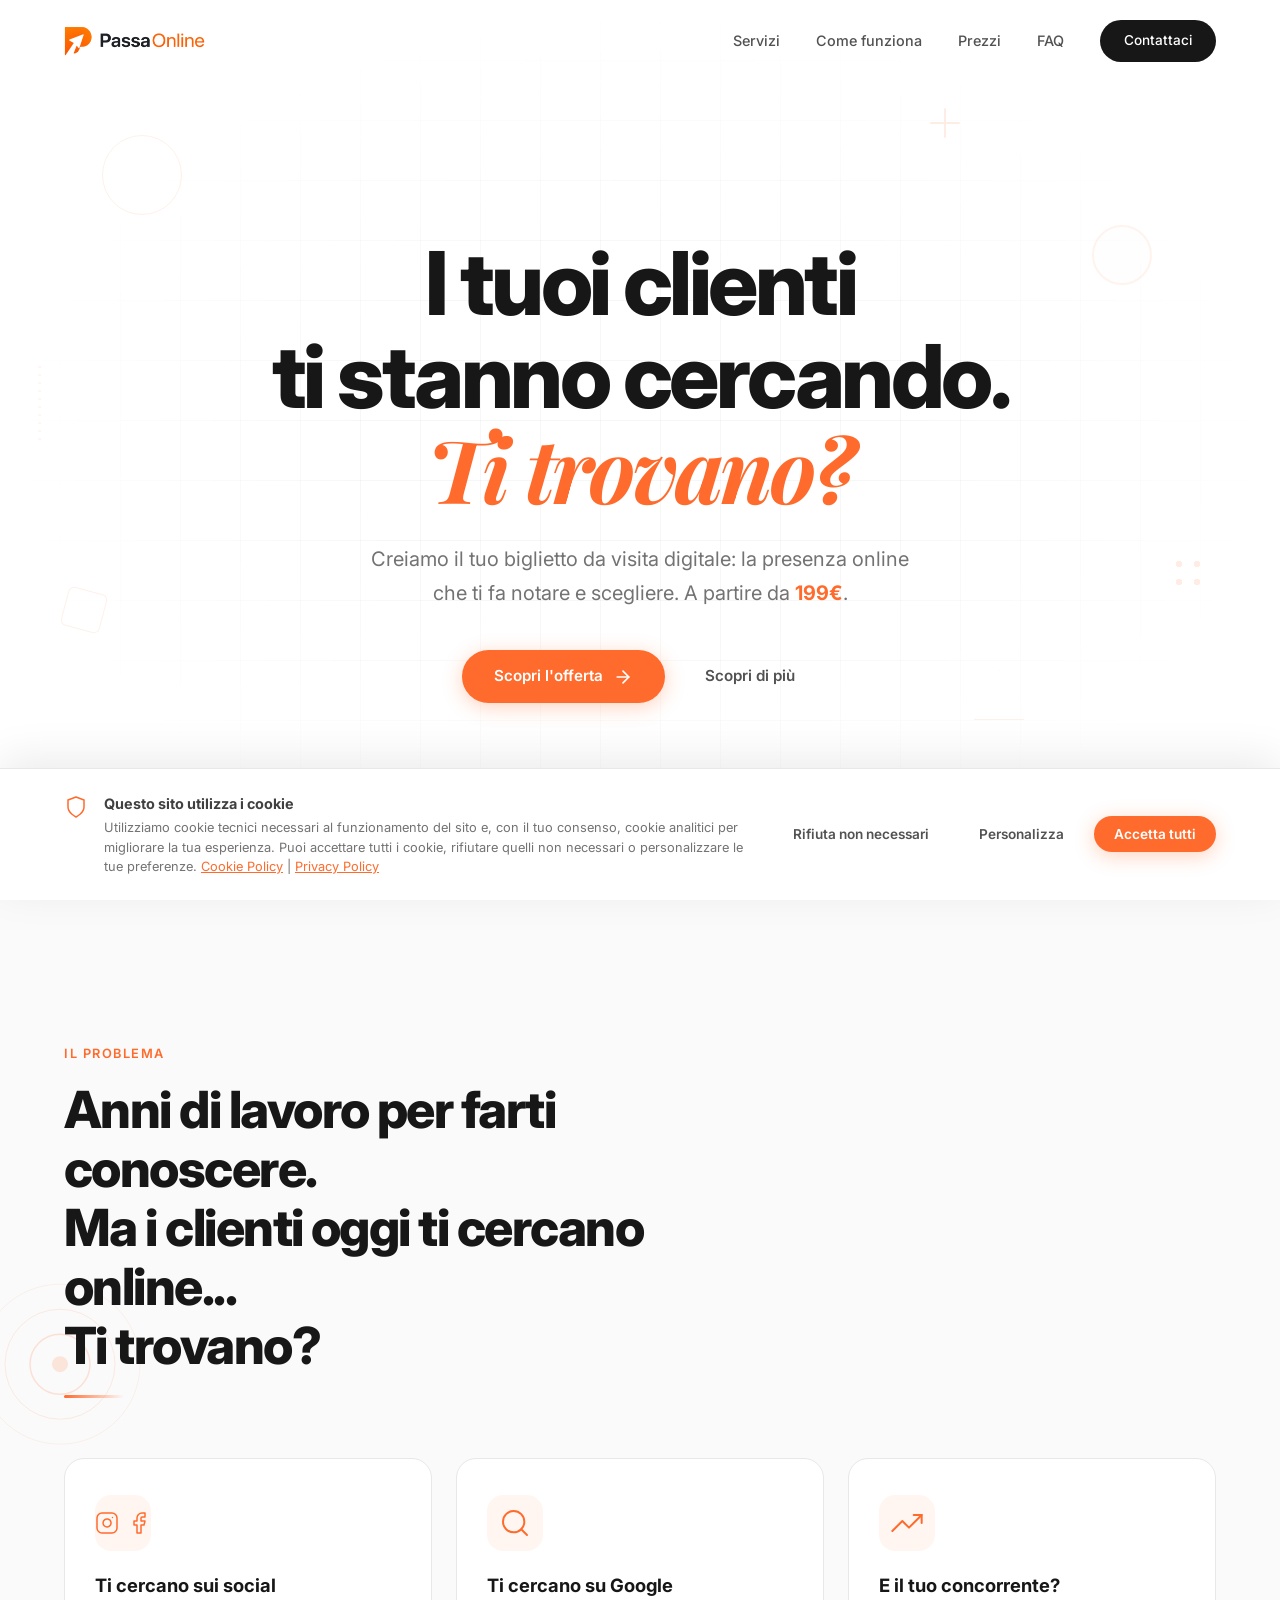
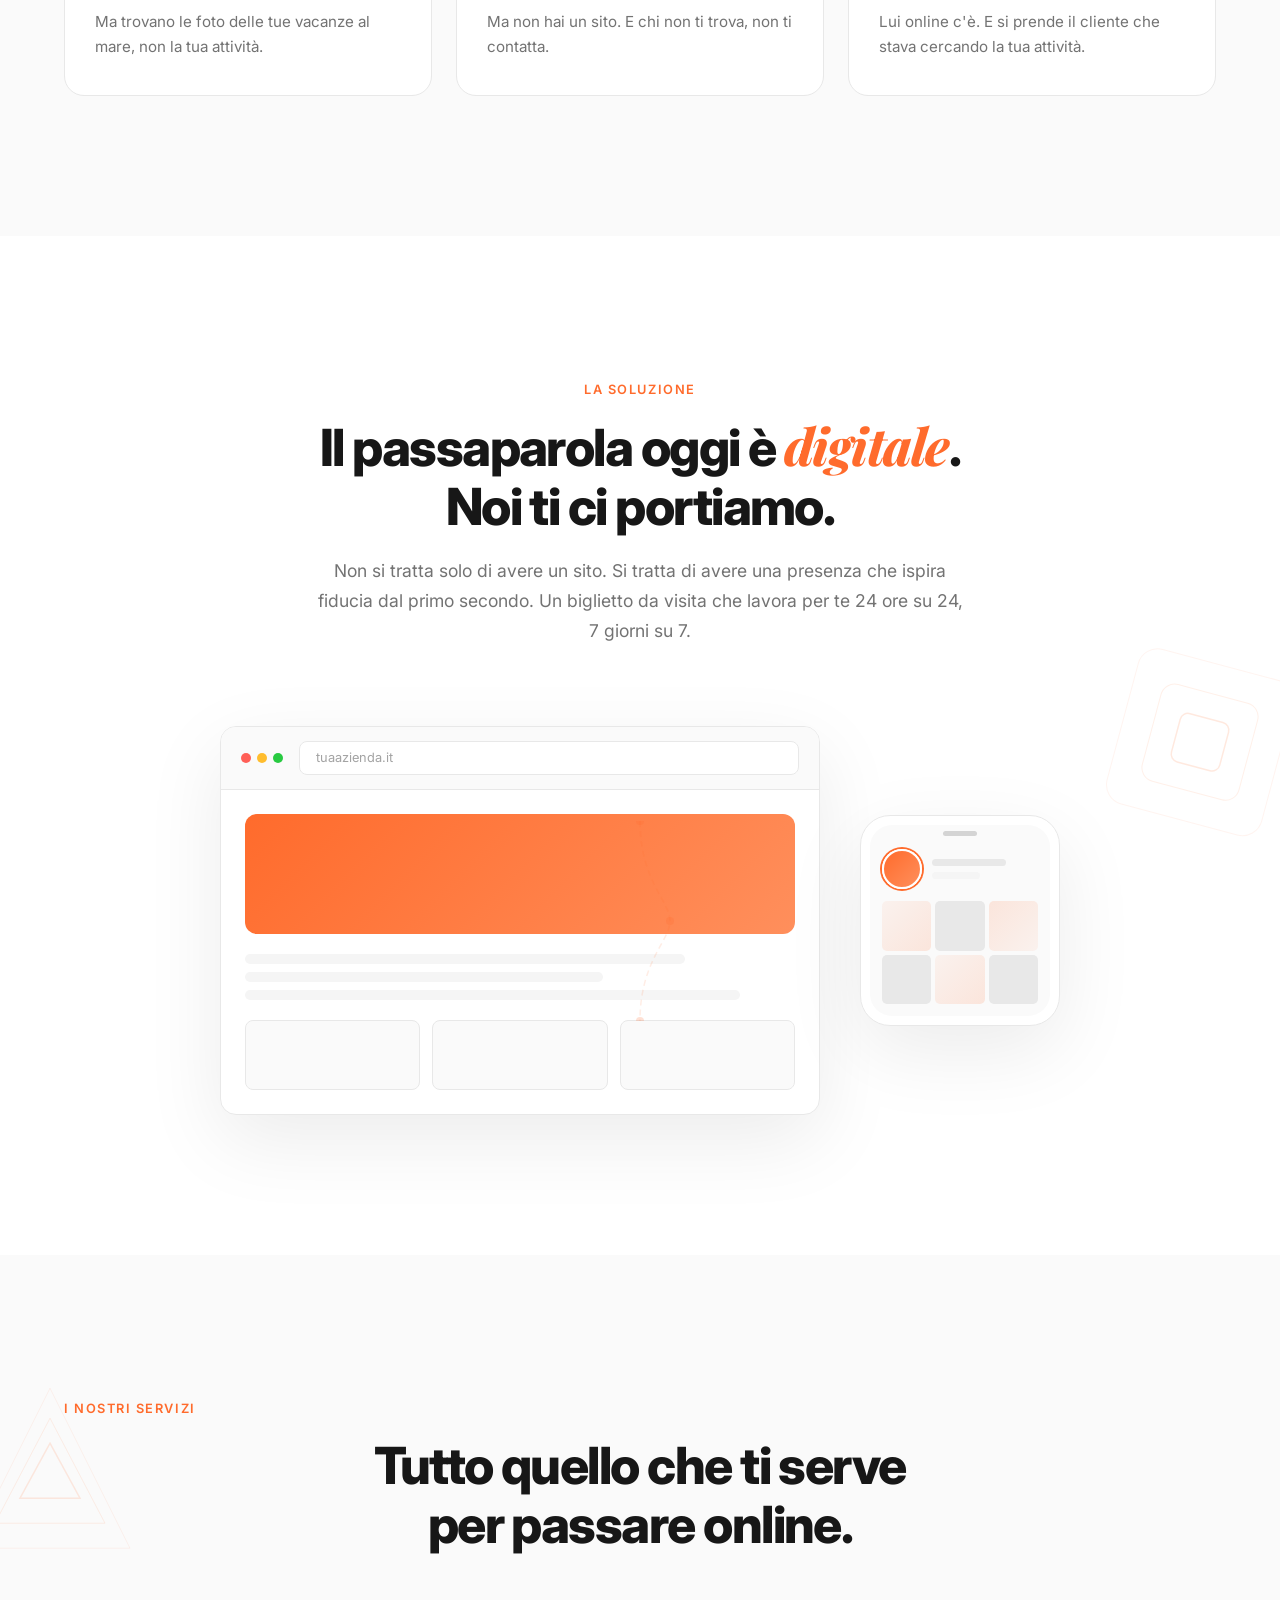
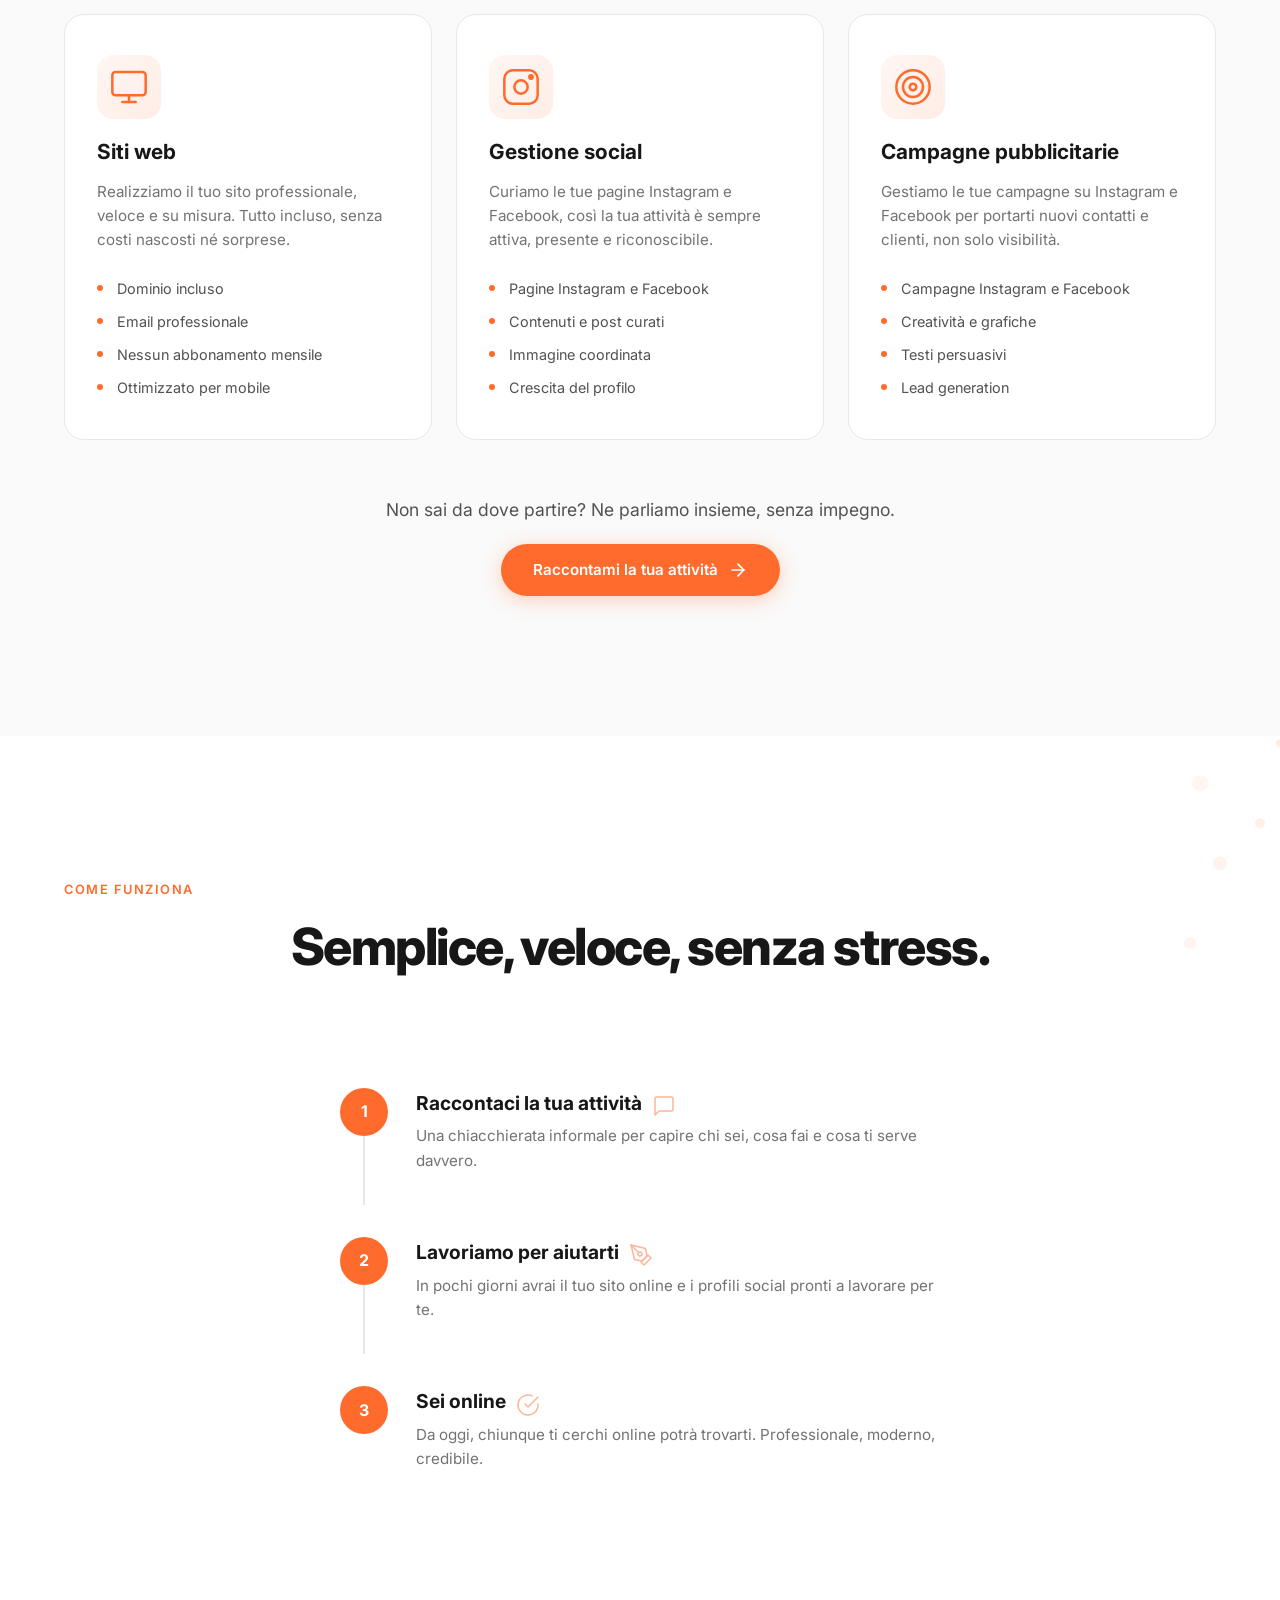
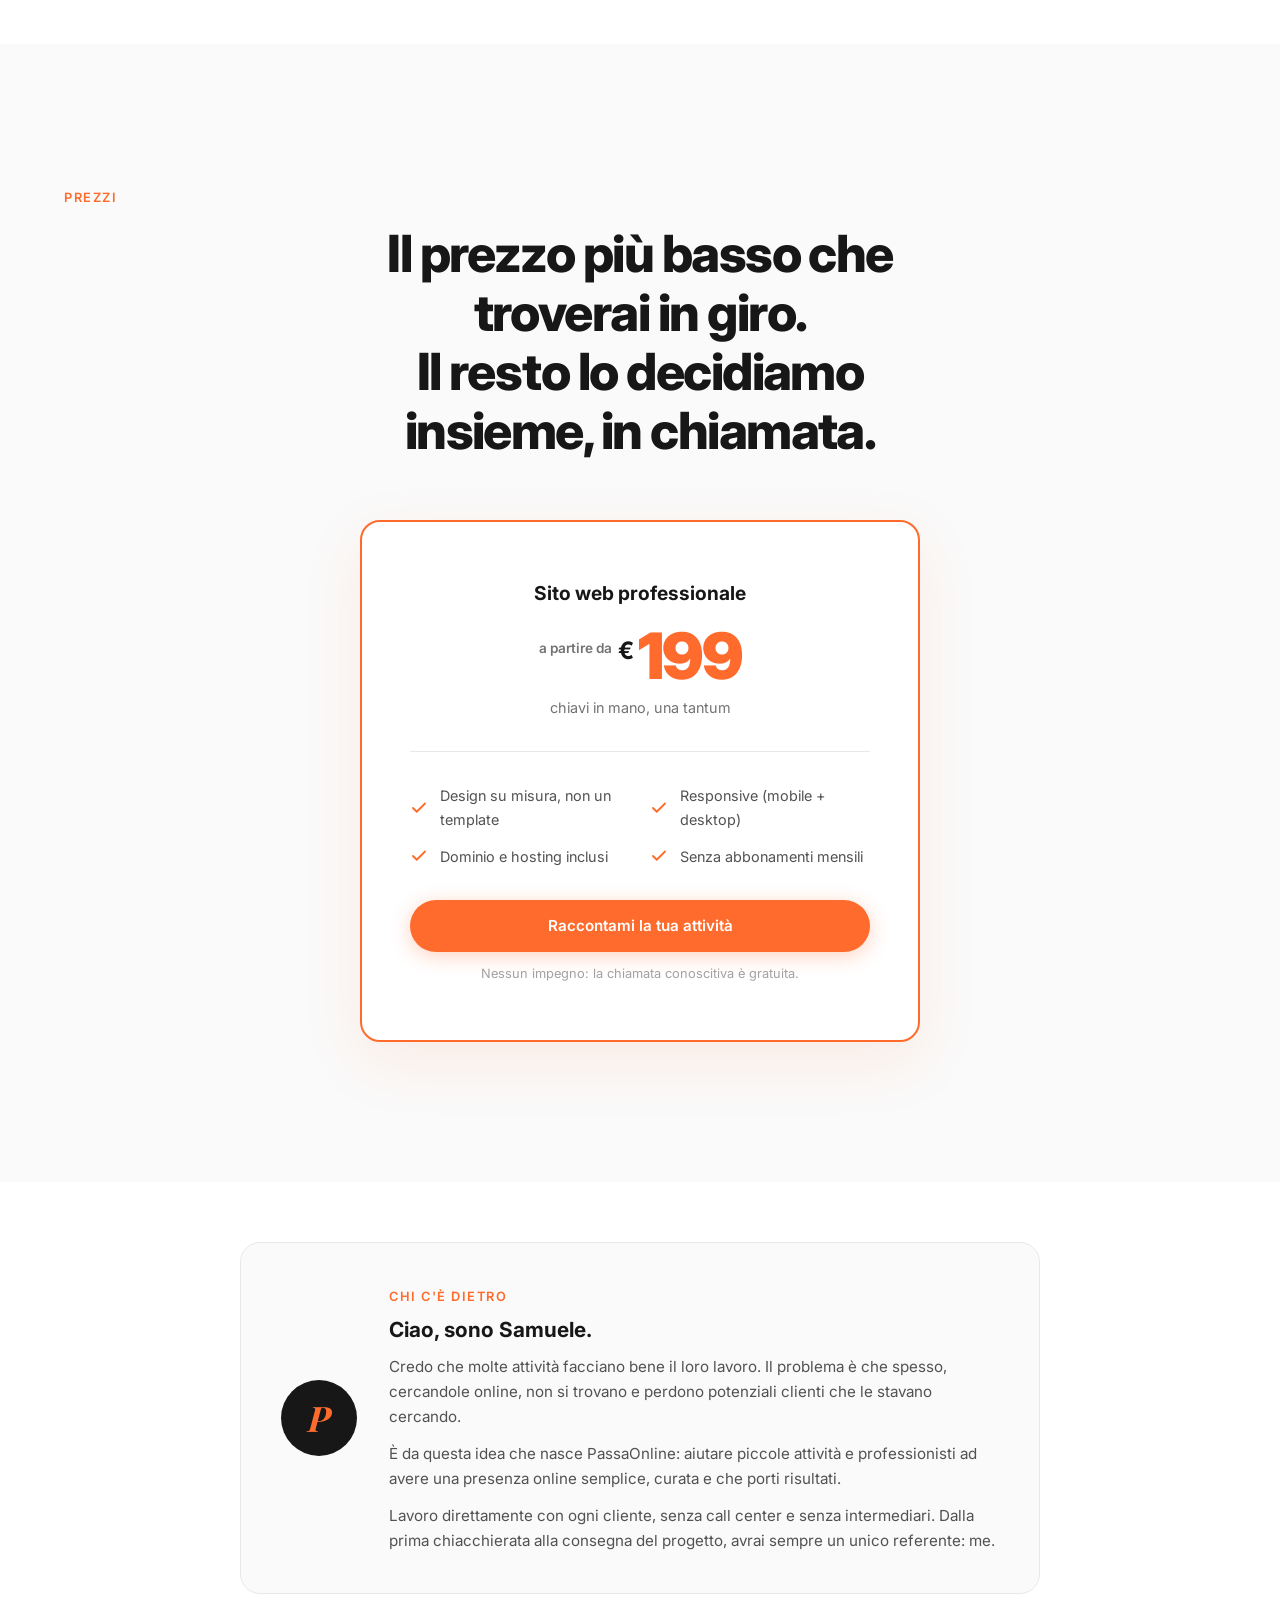
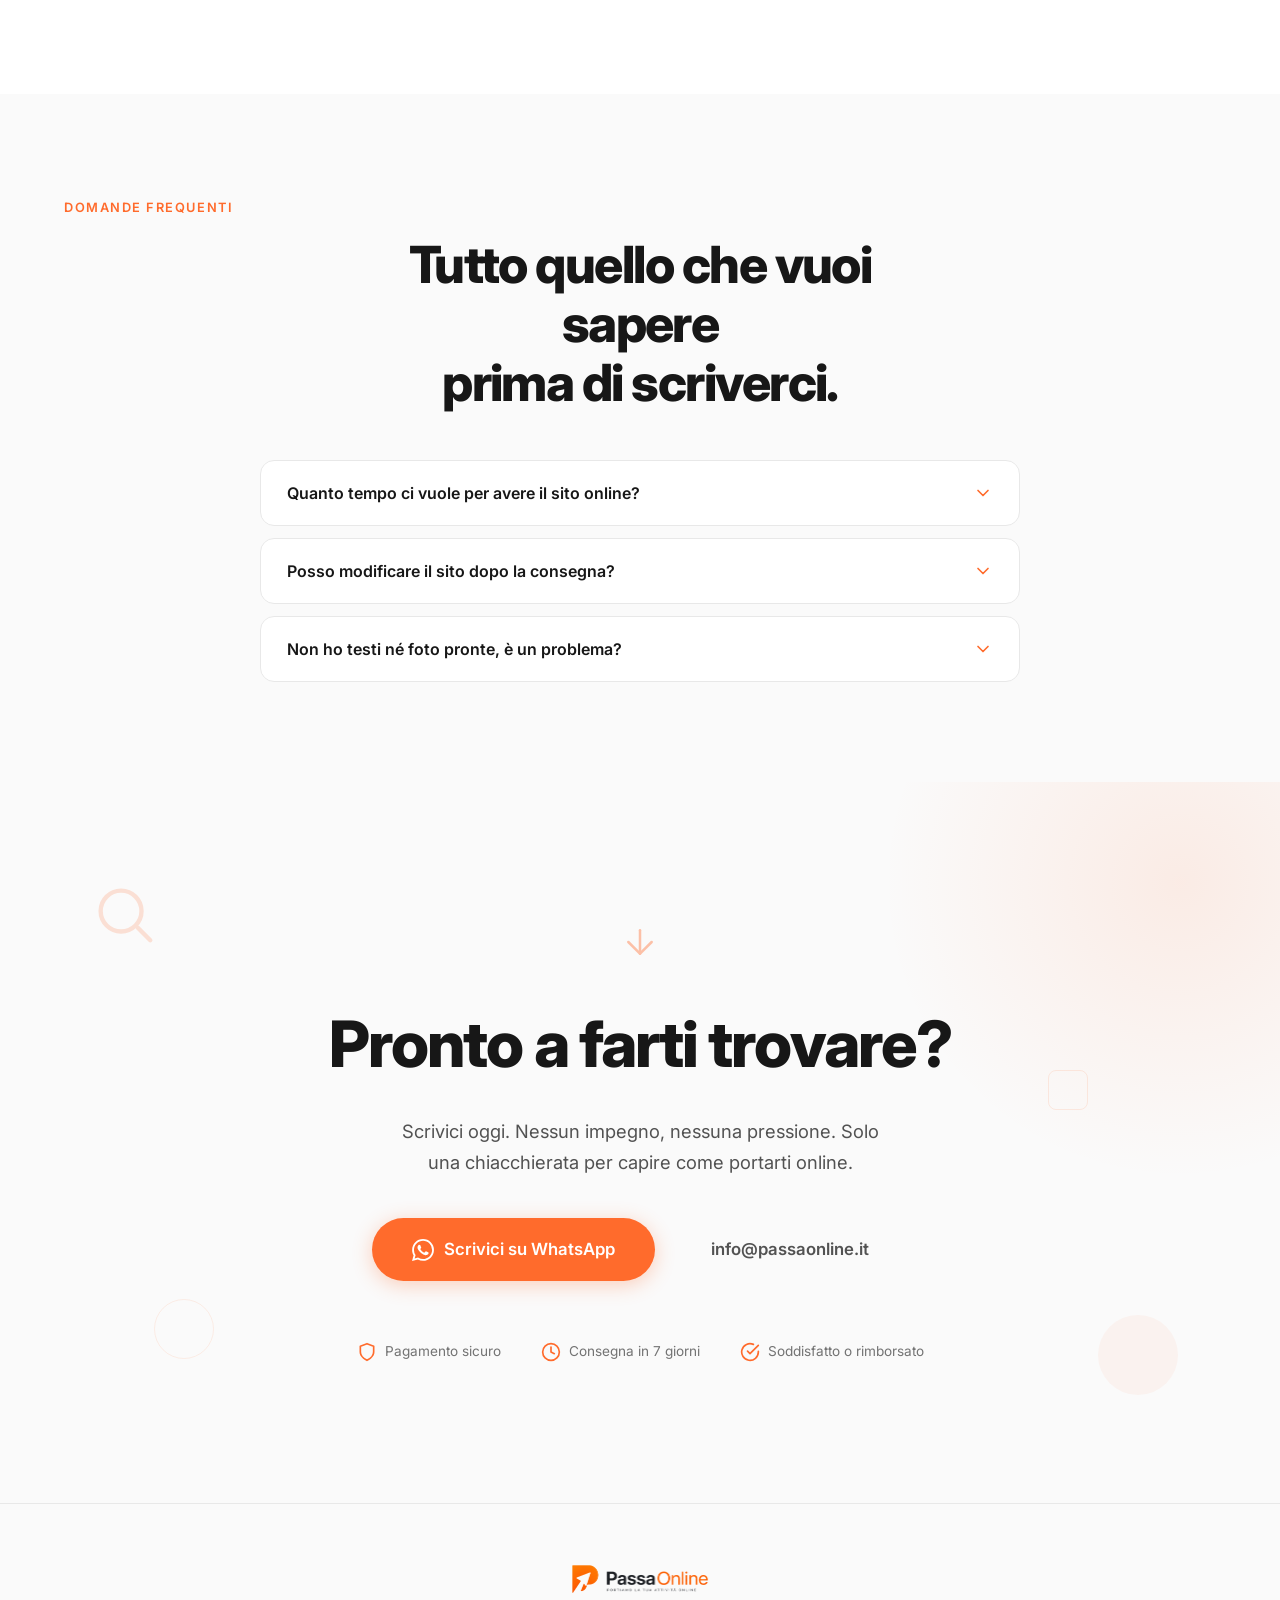
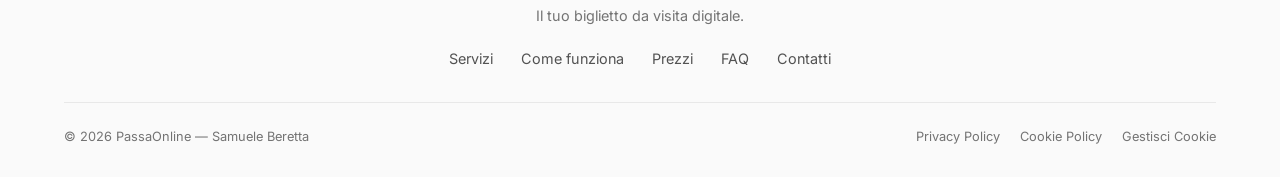
==== commit fd8a7a52: "Sostituisci cerchio decorativo CTA con lente di ingrandimento La forma sopra "Pronto a farti trovare" ====
--- a/index.html
+++ b/index.html
@@ -431,7 +431,9 @@
     <section class="cta" id="contatti">
         <!-- Floating shapes in CTA -->
         <div class="cta-shapes">
-            <div class="cta-shape cta-shape-1"></div>
+            <div class="cta-shape cta-shape-1 cta-shape-search">
+                <svg viewBox="0 0 24 24" fill="none" stroke="var(--orange)" stroke-width="1.5" stroke-linecap="round" stroke-linejoin="round"><circle cx="11" cy="11" r="7"></circle><line x1="21" y1="21" x2="16.65" y2="16.65"></line></svg>
+            </div>
             <div class="cta-shape cta-shape-2"></div>
             <div class="cta-shape cta-shape-3"></div>
             <div class="cta-shape cta-shape-4"></div>
--- a/style.css
+++ b/style.css
@@ -1862,6 +1862,20 @@
     animation-delay: 0s;
 }
 
+.cta-shape-search {
+    border: none;
+    border-radius: 0;
+    display: flex;
+    align-items: center;
+    justify-content: center;
+}
+
+.cta-shape-search svg {
+    width: 70px;
+    height: 70px;
+    opacity: 0.18;
+}
+
 .cta-shape-2 {
     width: 80px;
     height: 80px;
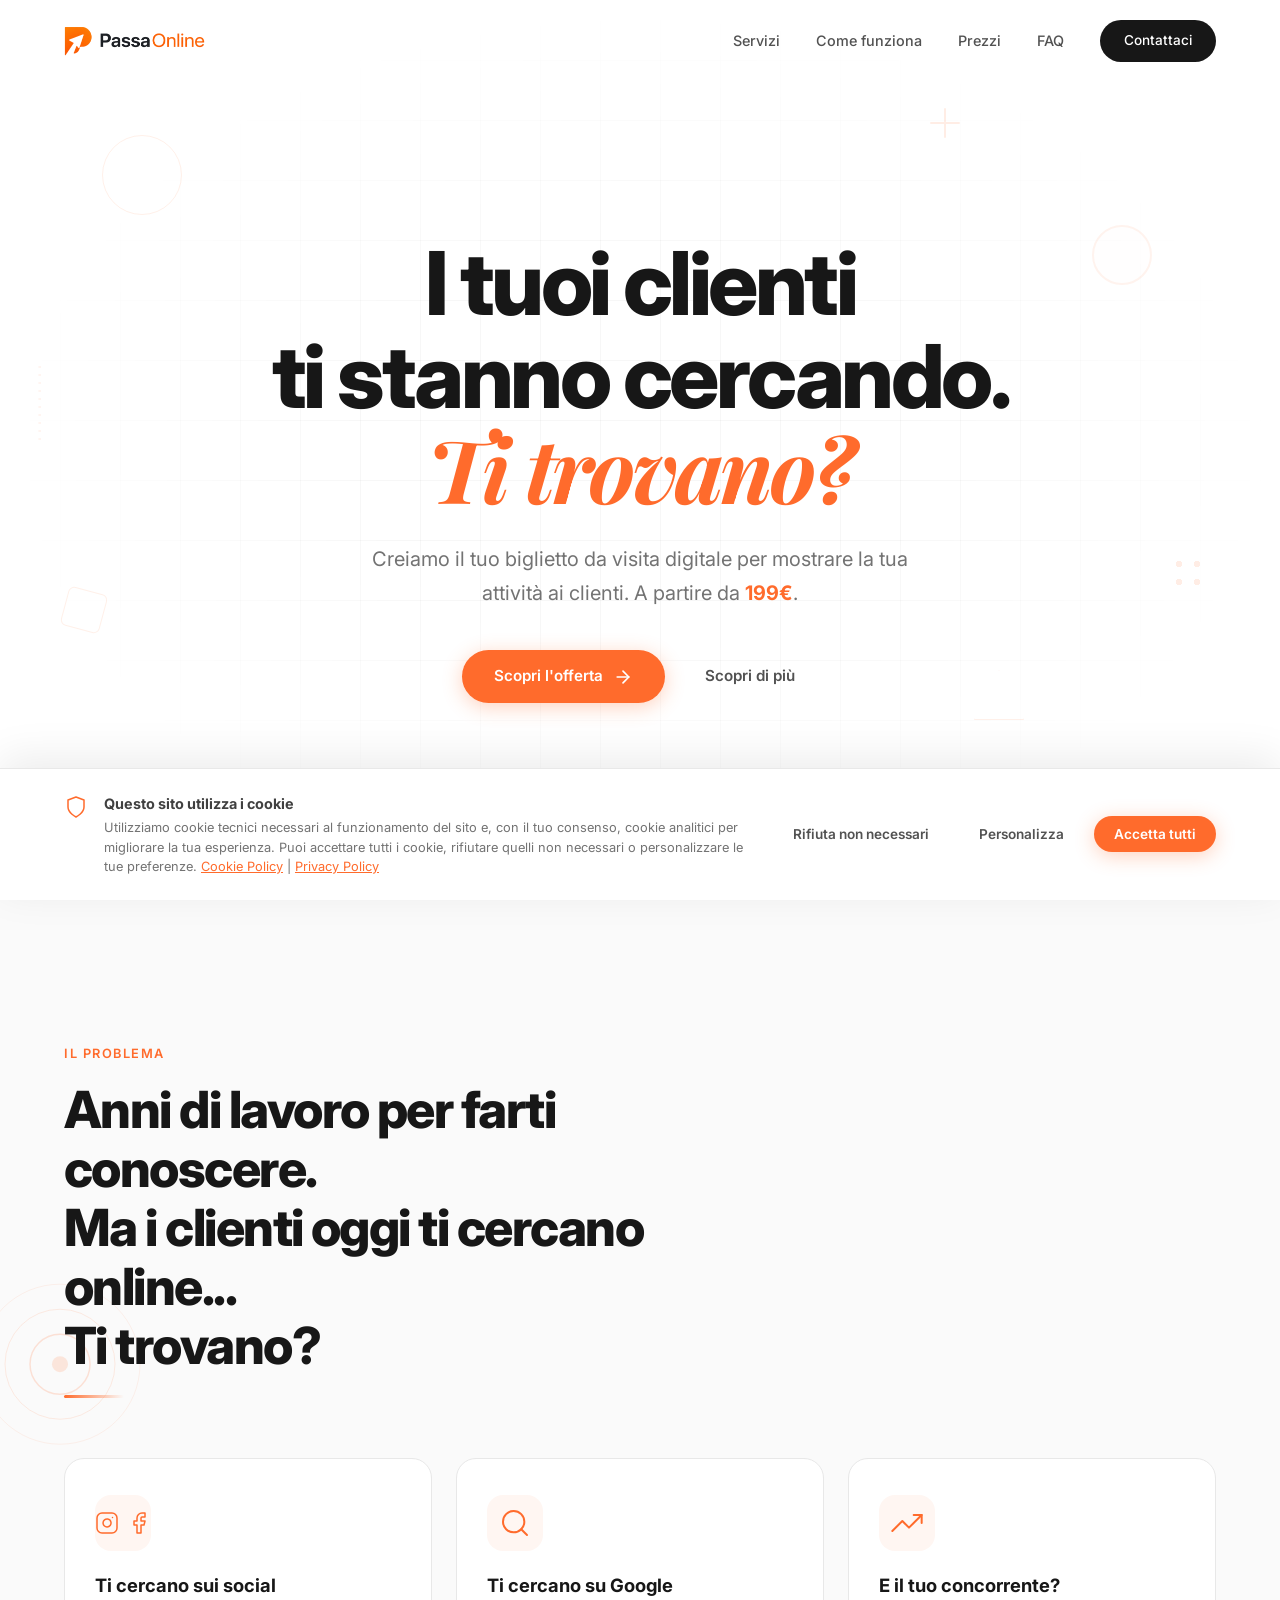
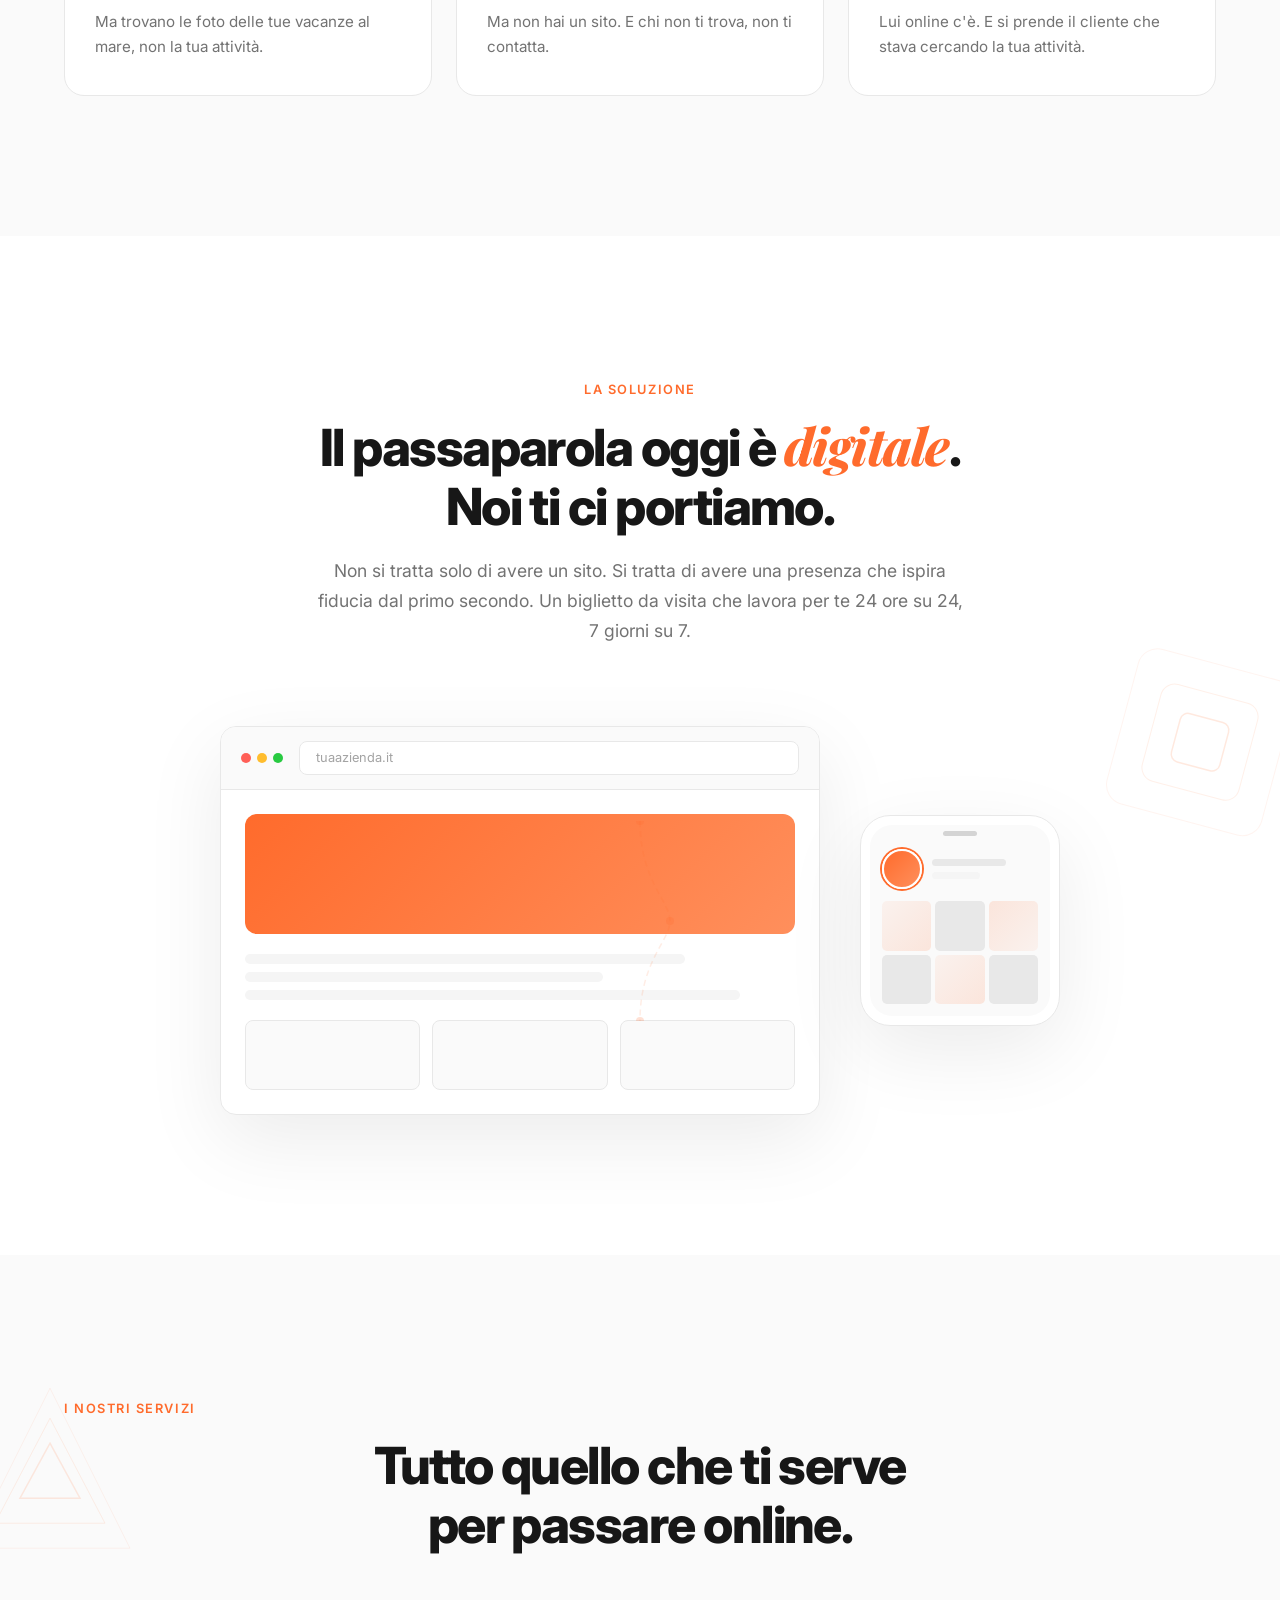
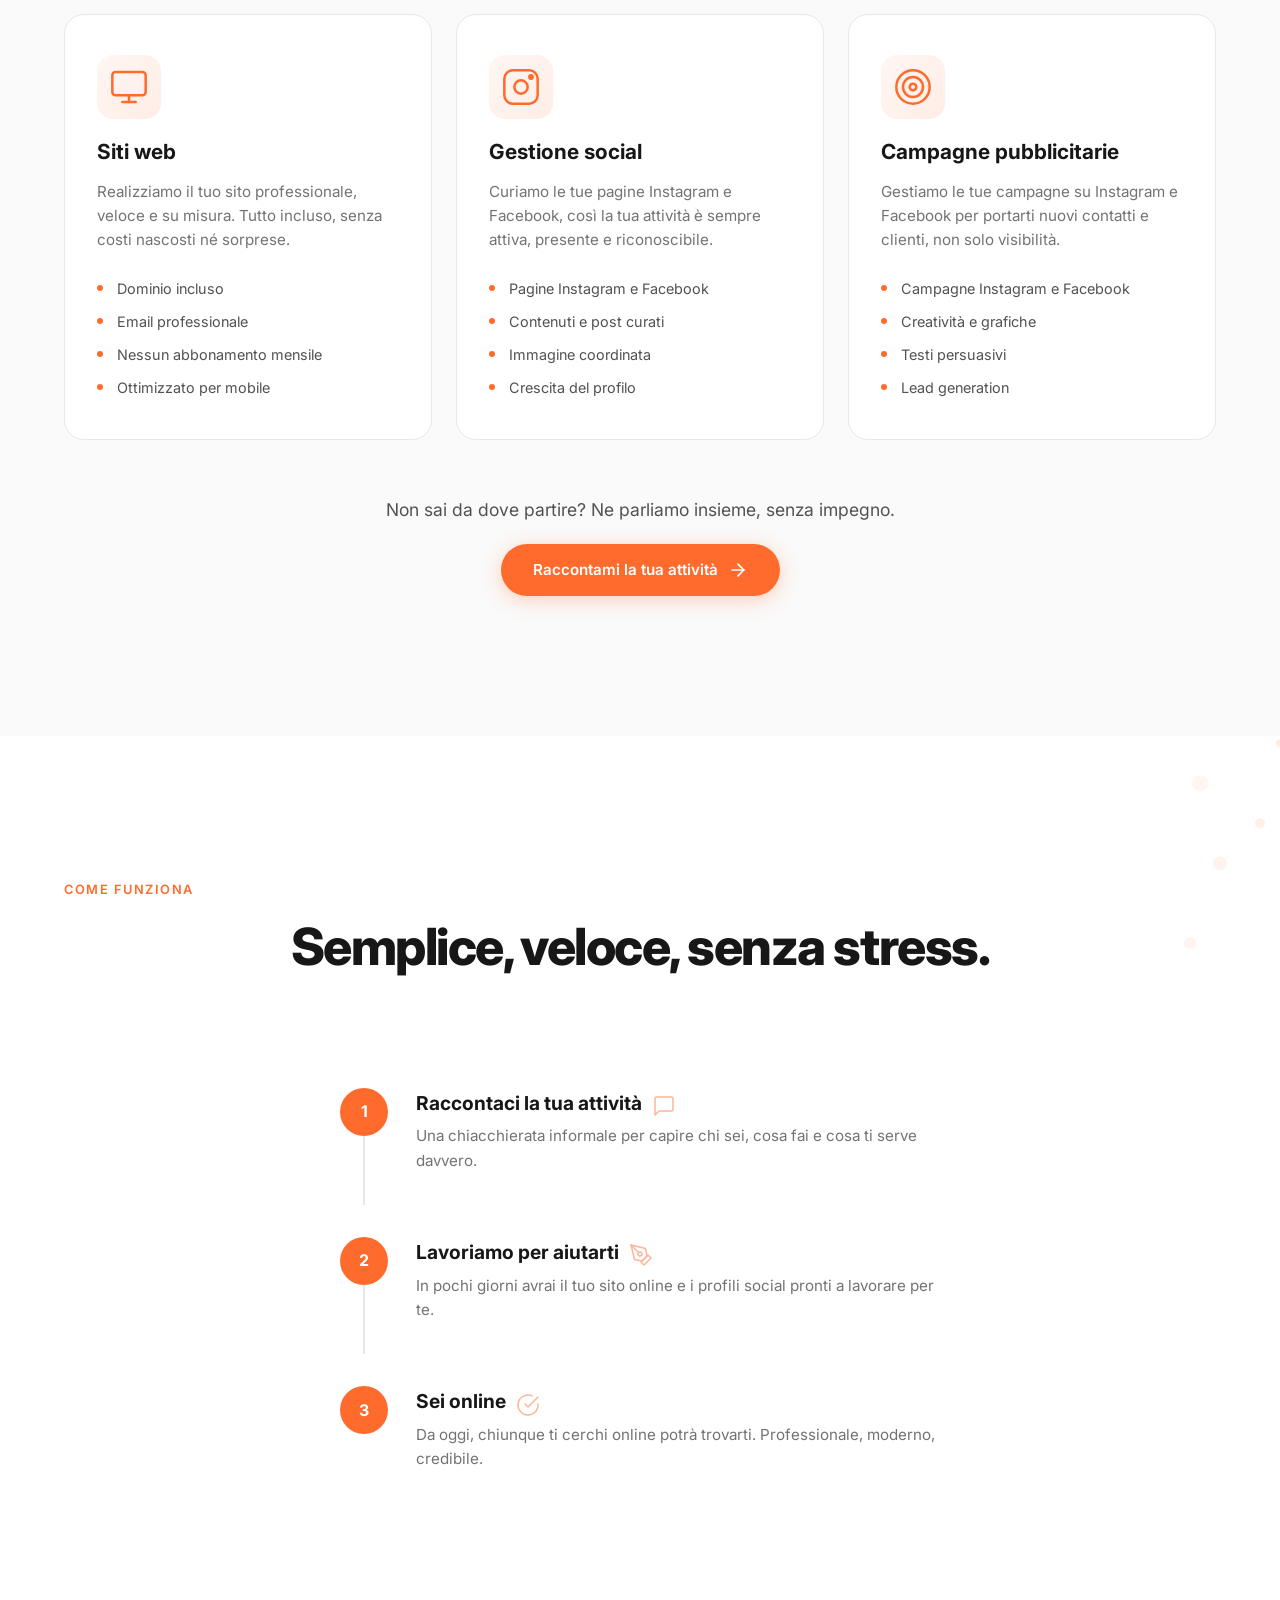
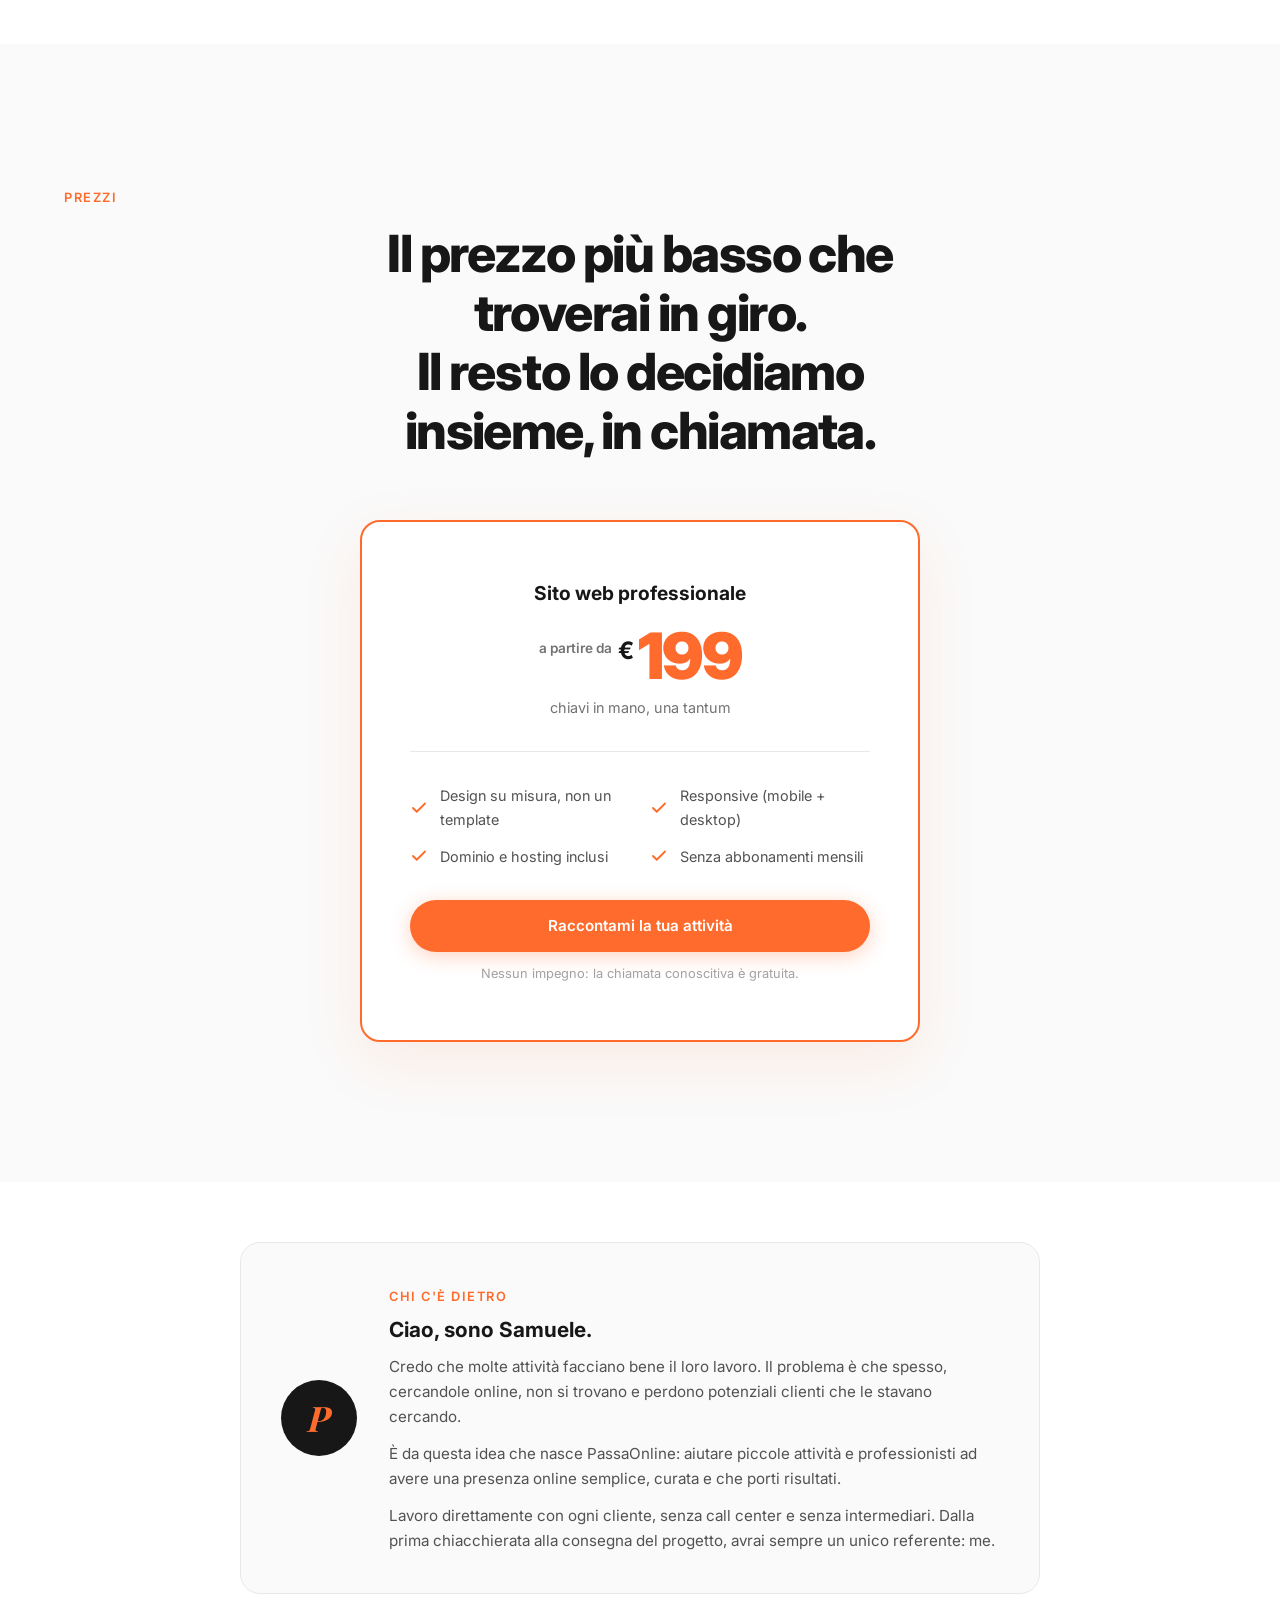
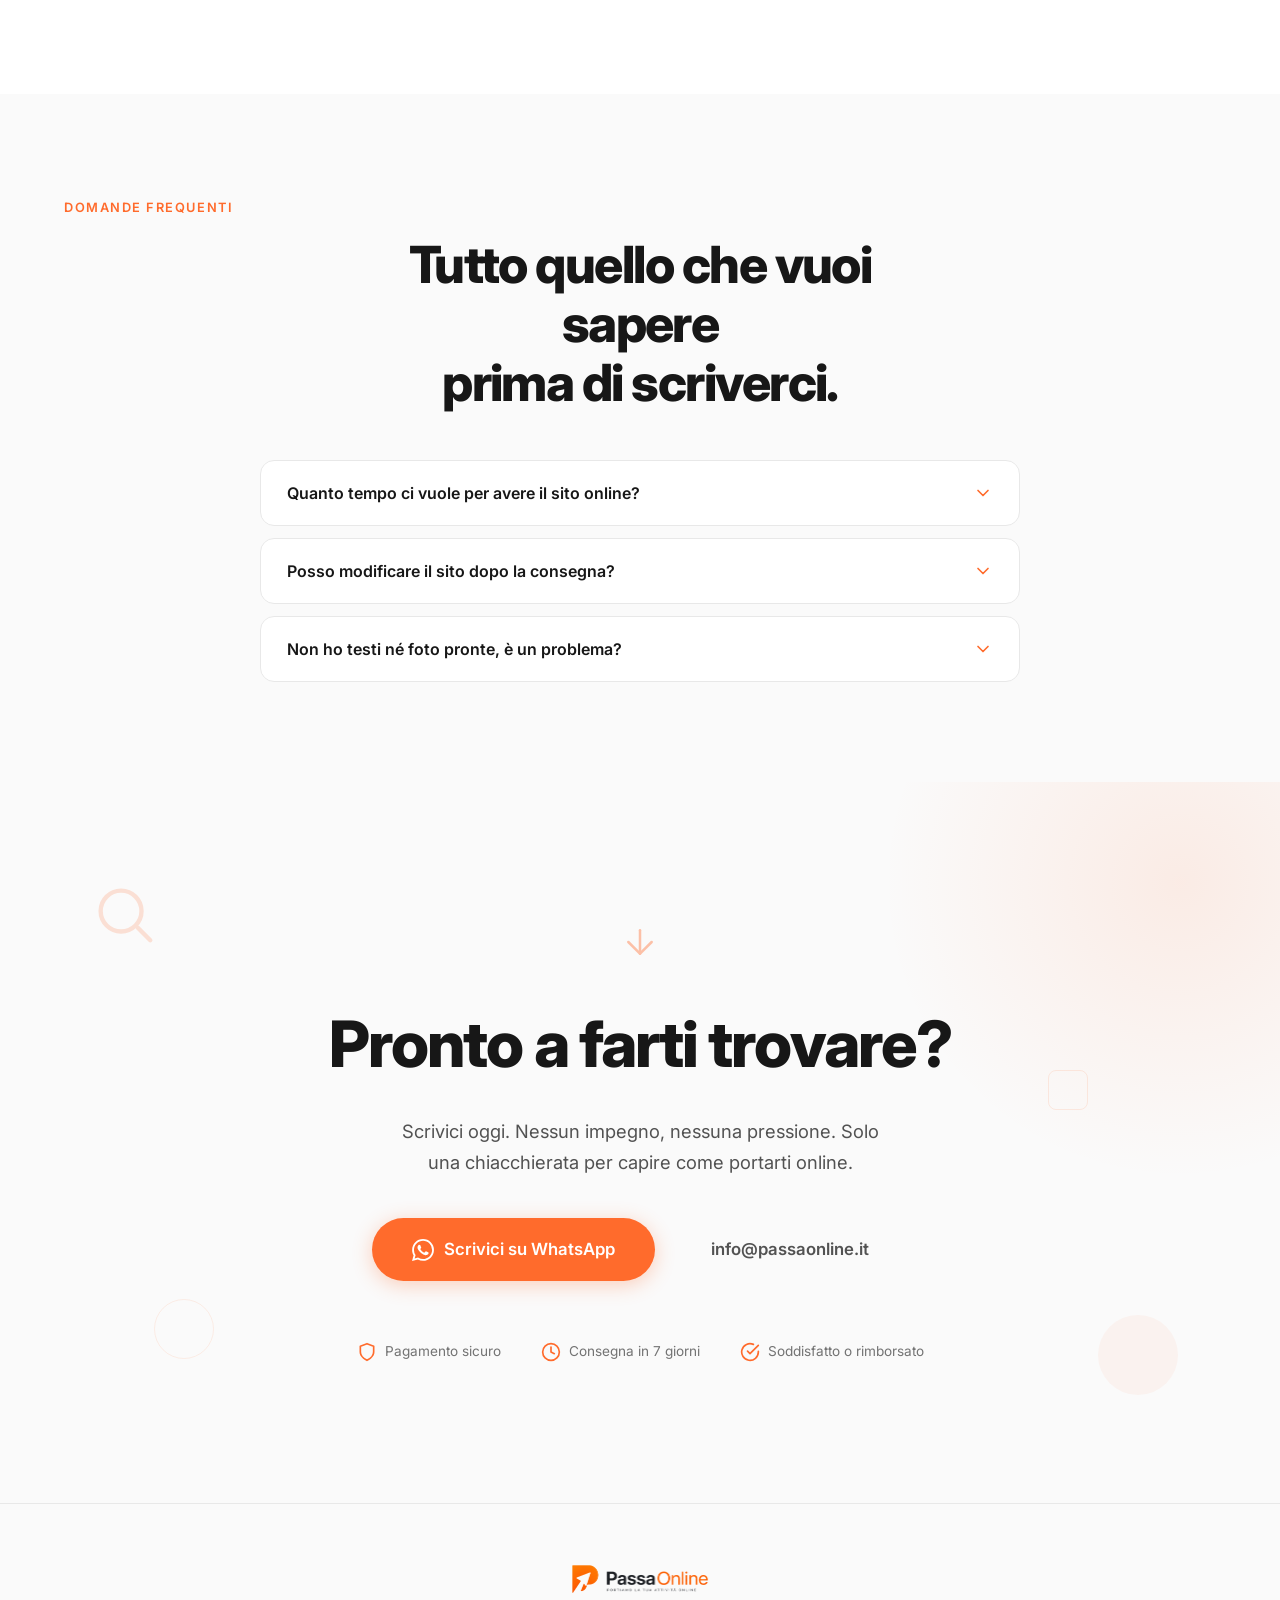
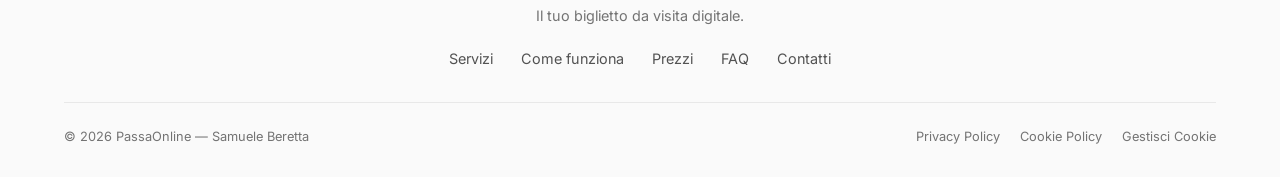
==== commit f30e7e52: "Aggiorna sottotitolo hero Co-Authored-By: Claude Opus 4.8 <noreply@anthropic.com>" ====
--- a/index.html
+++ b/index.html
@@ -67,8 +67,8 @@
                 <span class="reveal hero-title-accent">Ti trovano?</span>
             </h1>
             <p class="hero-subtitle reveal">
-                Creiamo il tuo biglietto da visita digitale: la presenza online
-                che ti fa notare e scegliere. A partire da <strong>199€</strong>.
+                Creiamo il tuo biglietto da visita digitale per mostrare
+                la tua attività ai clienti. A partire da <strong>199€</strong>.
             </p>
             <div class="hero-actions reveal">
                 <a href="#prezzi" class="btn btn-primary">
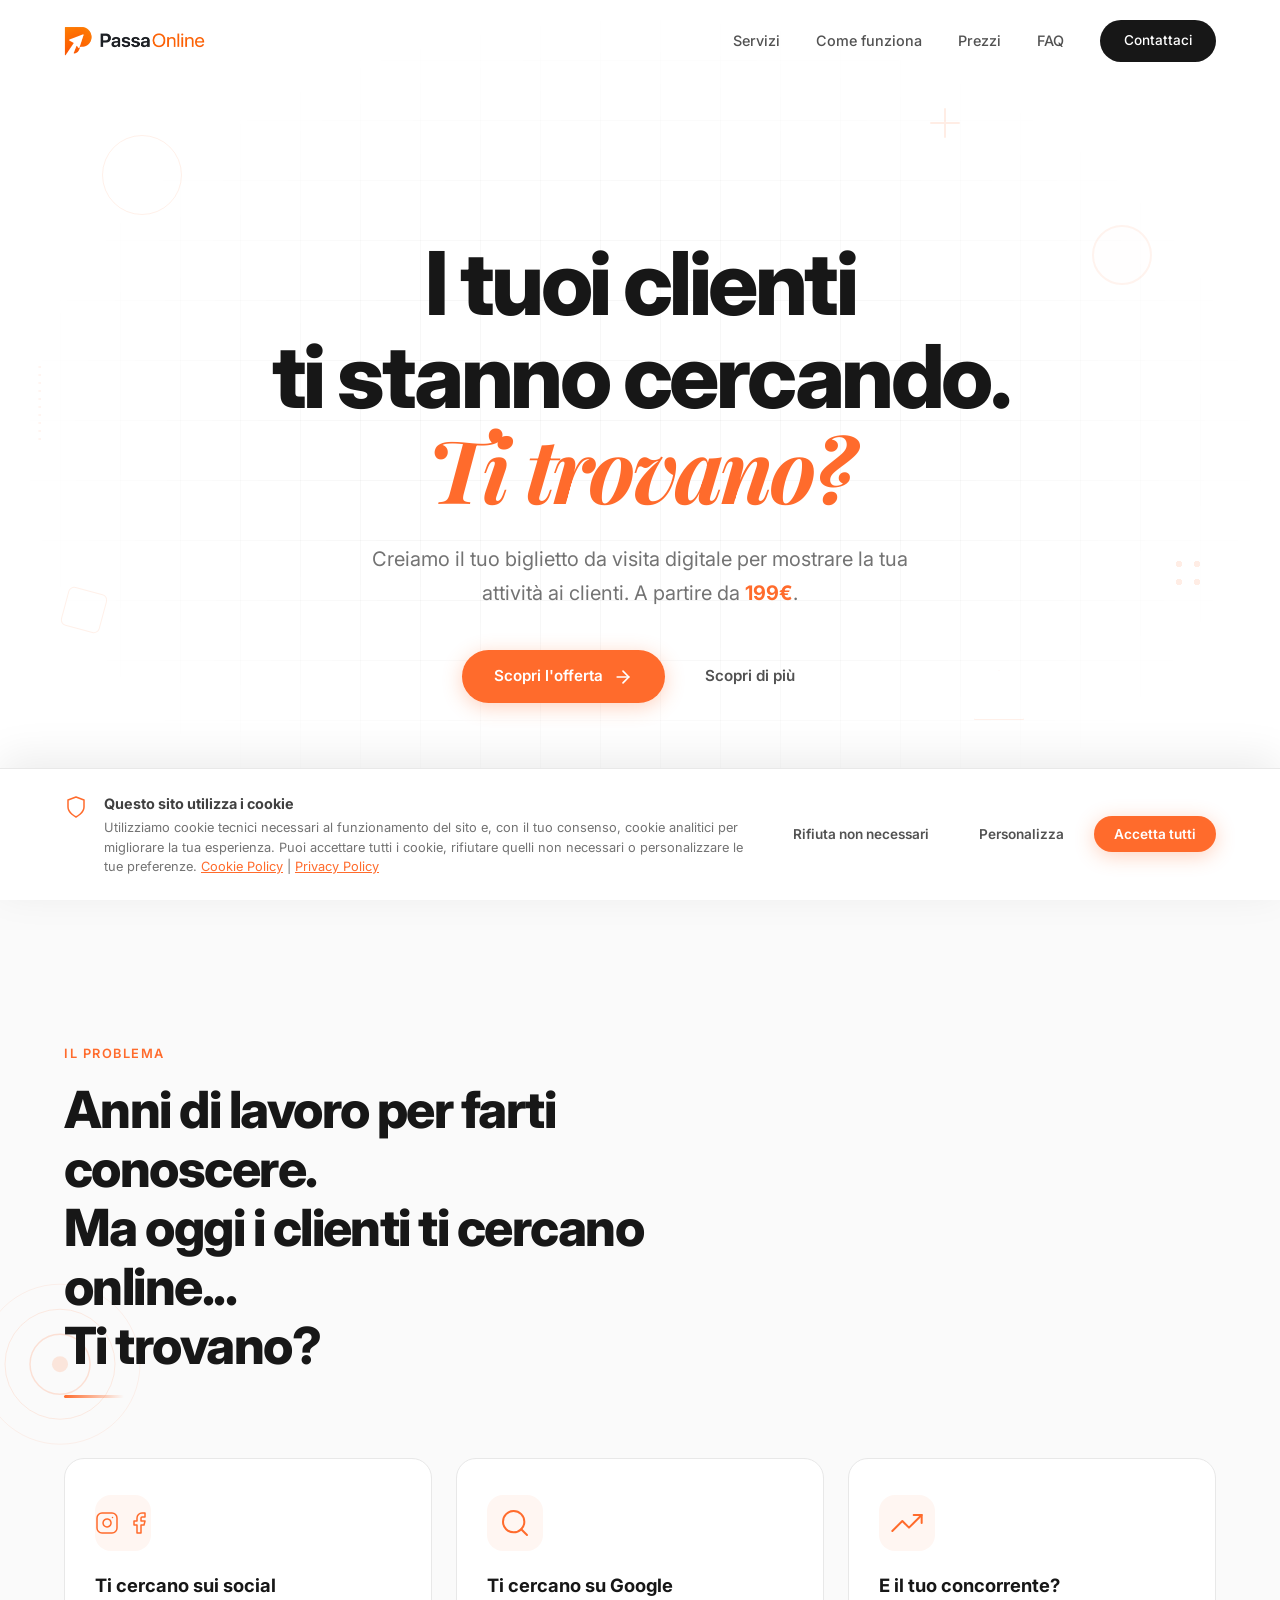
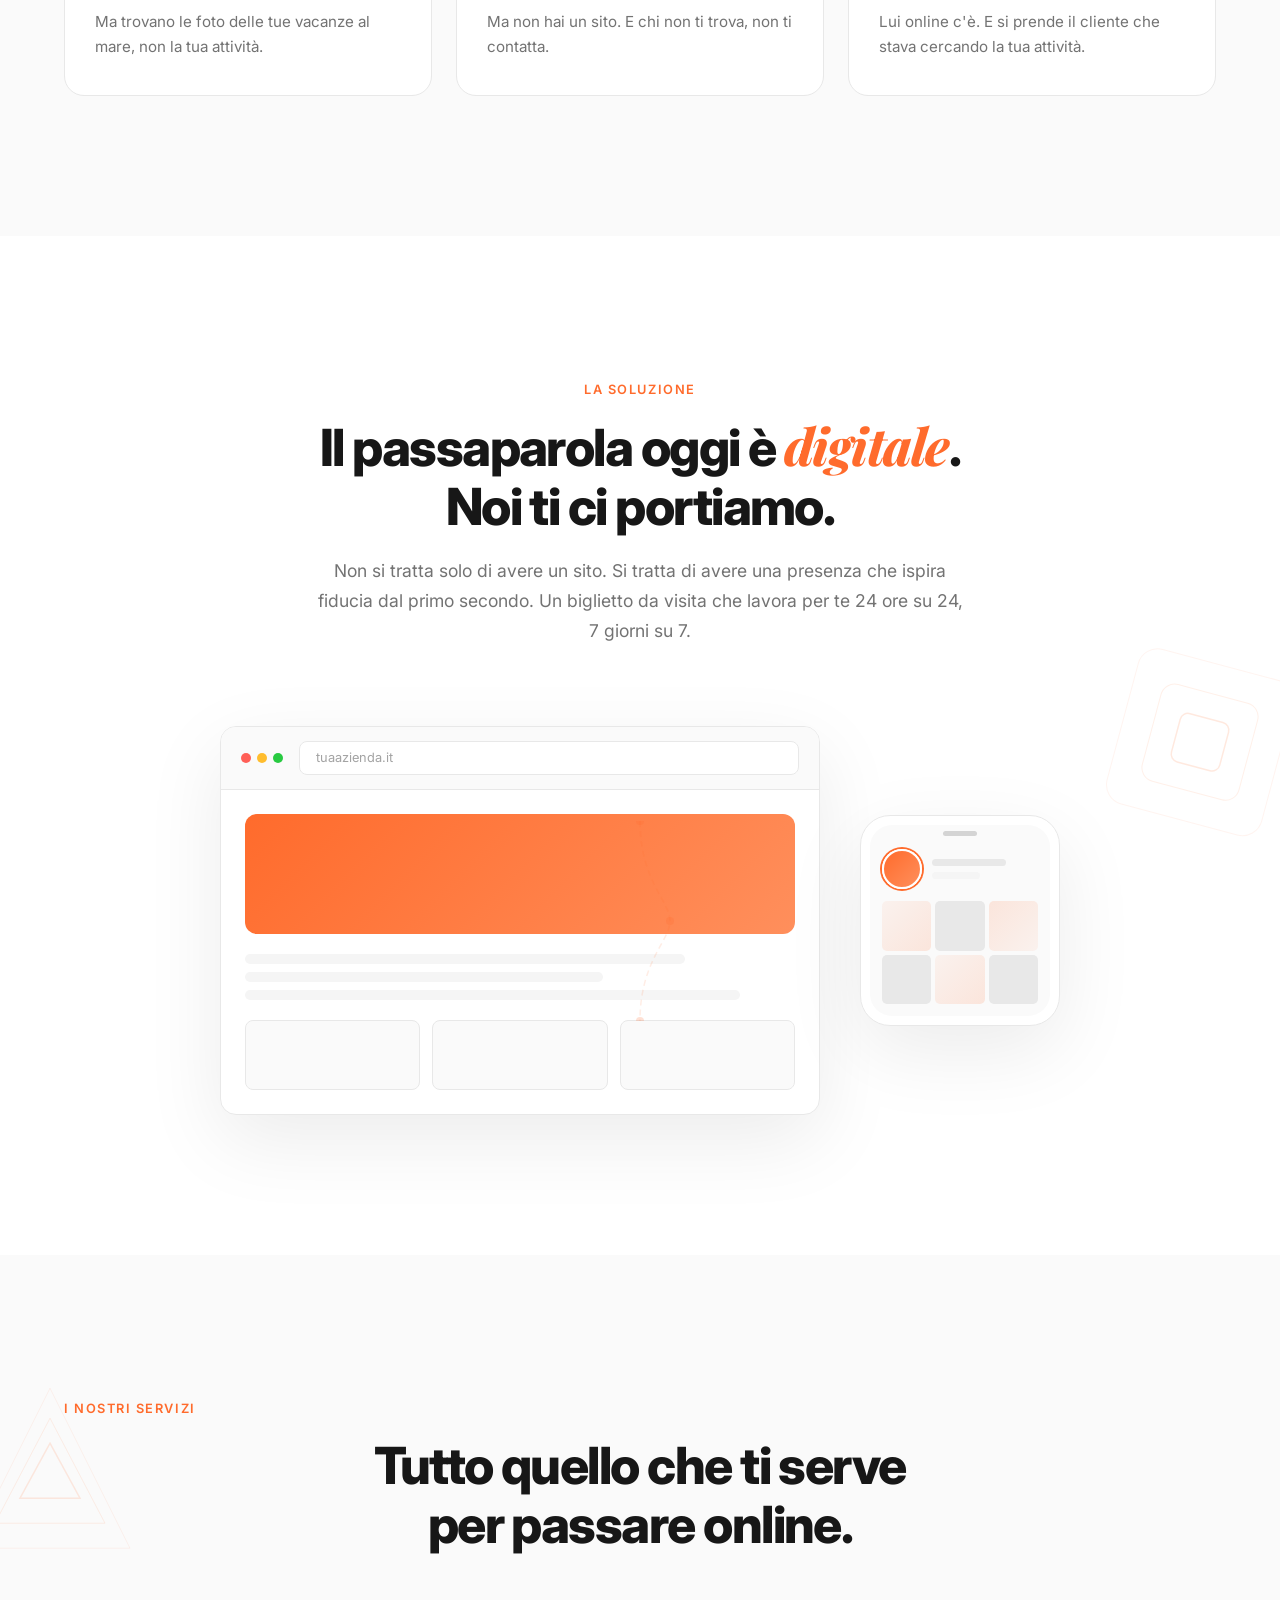
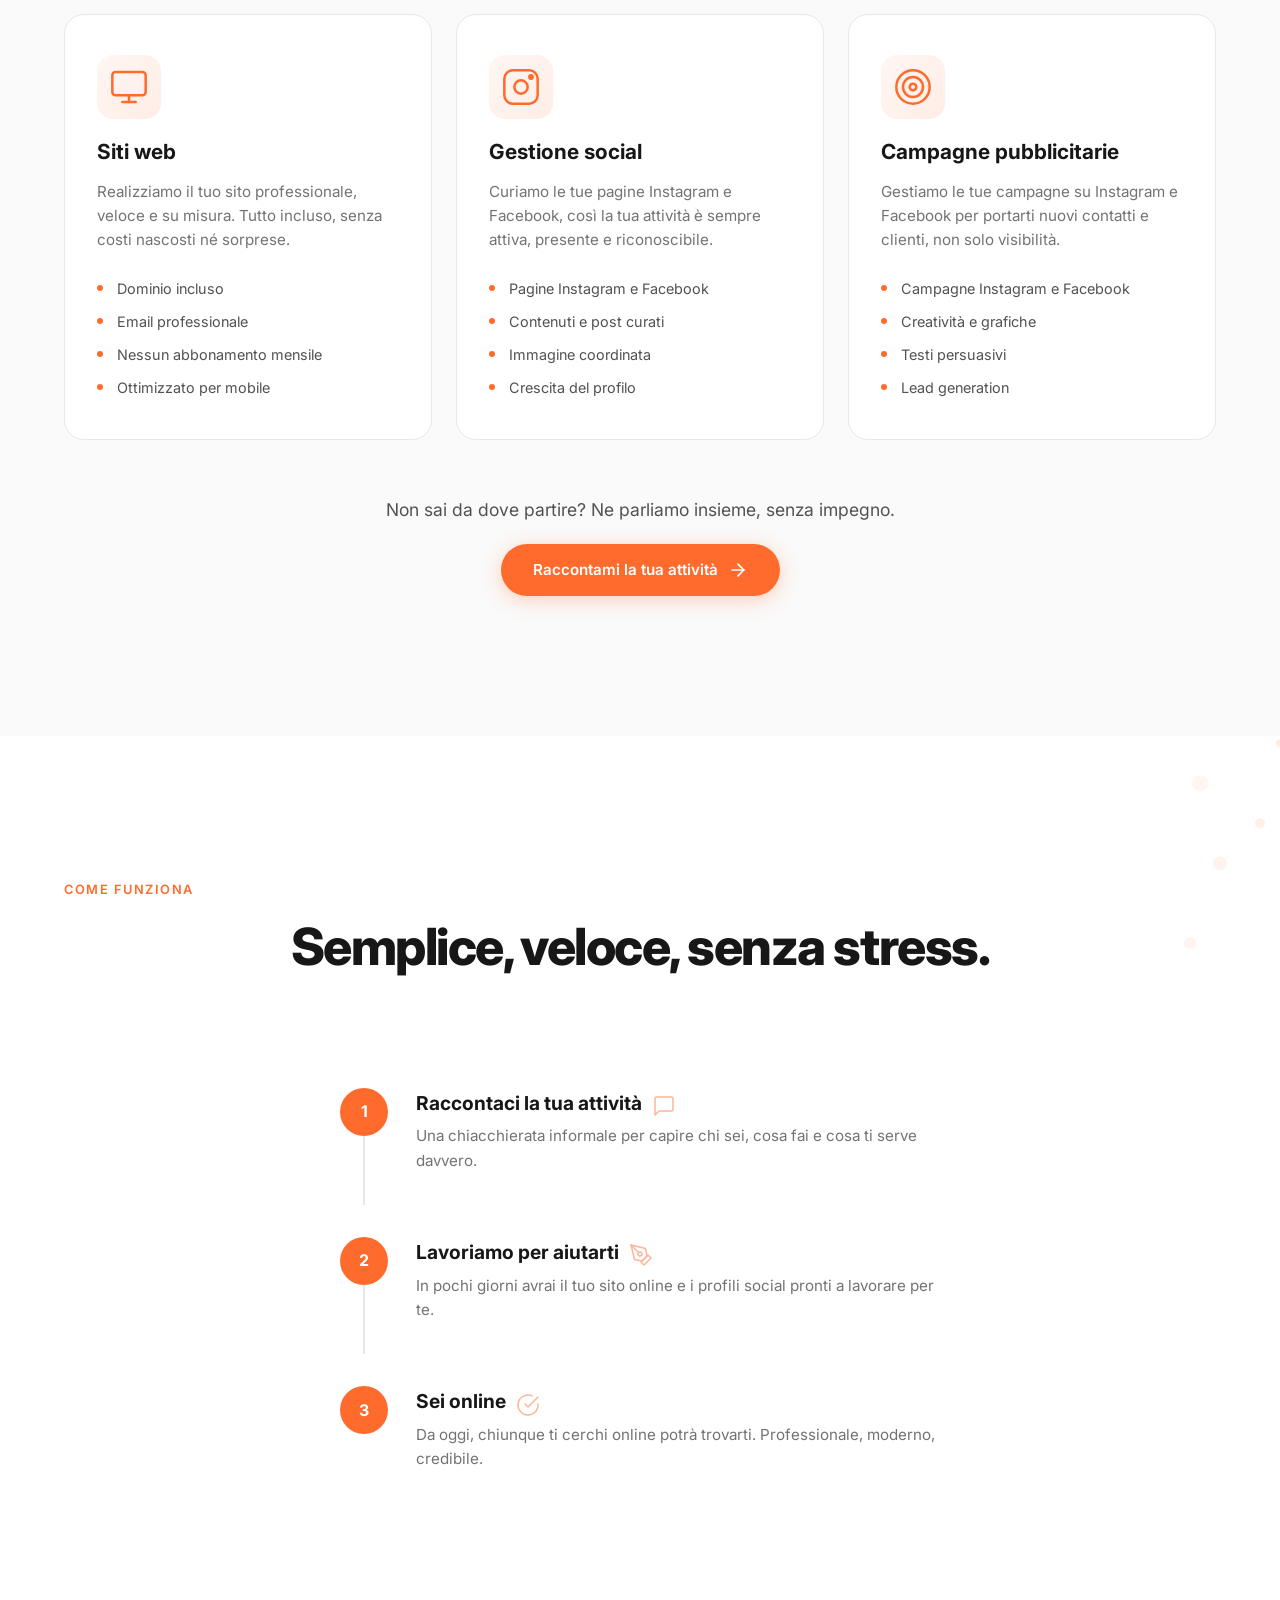
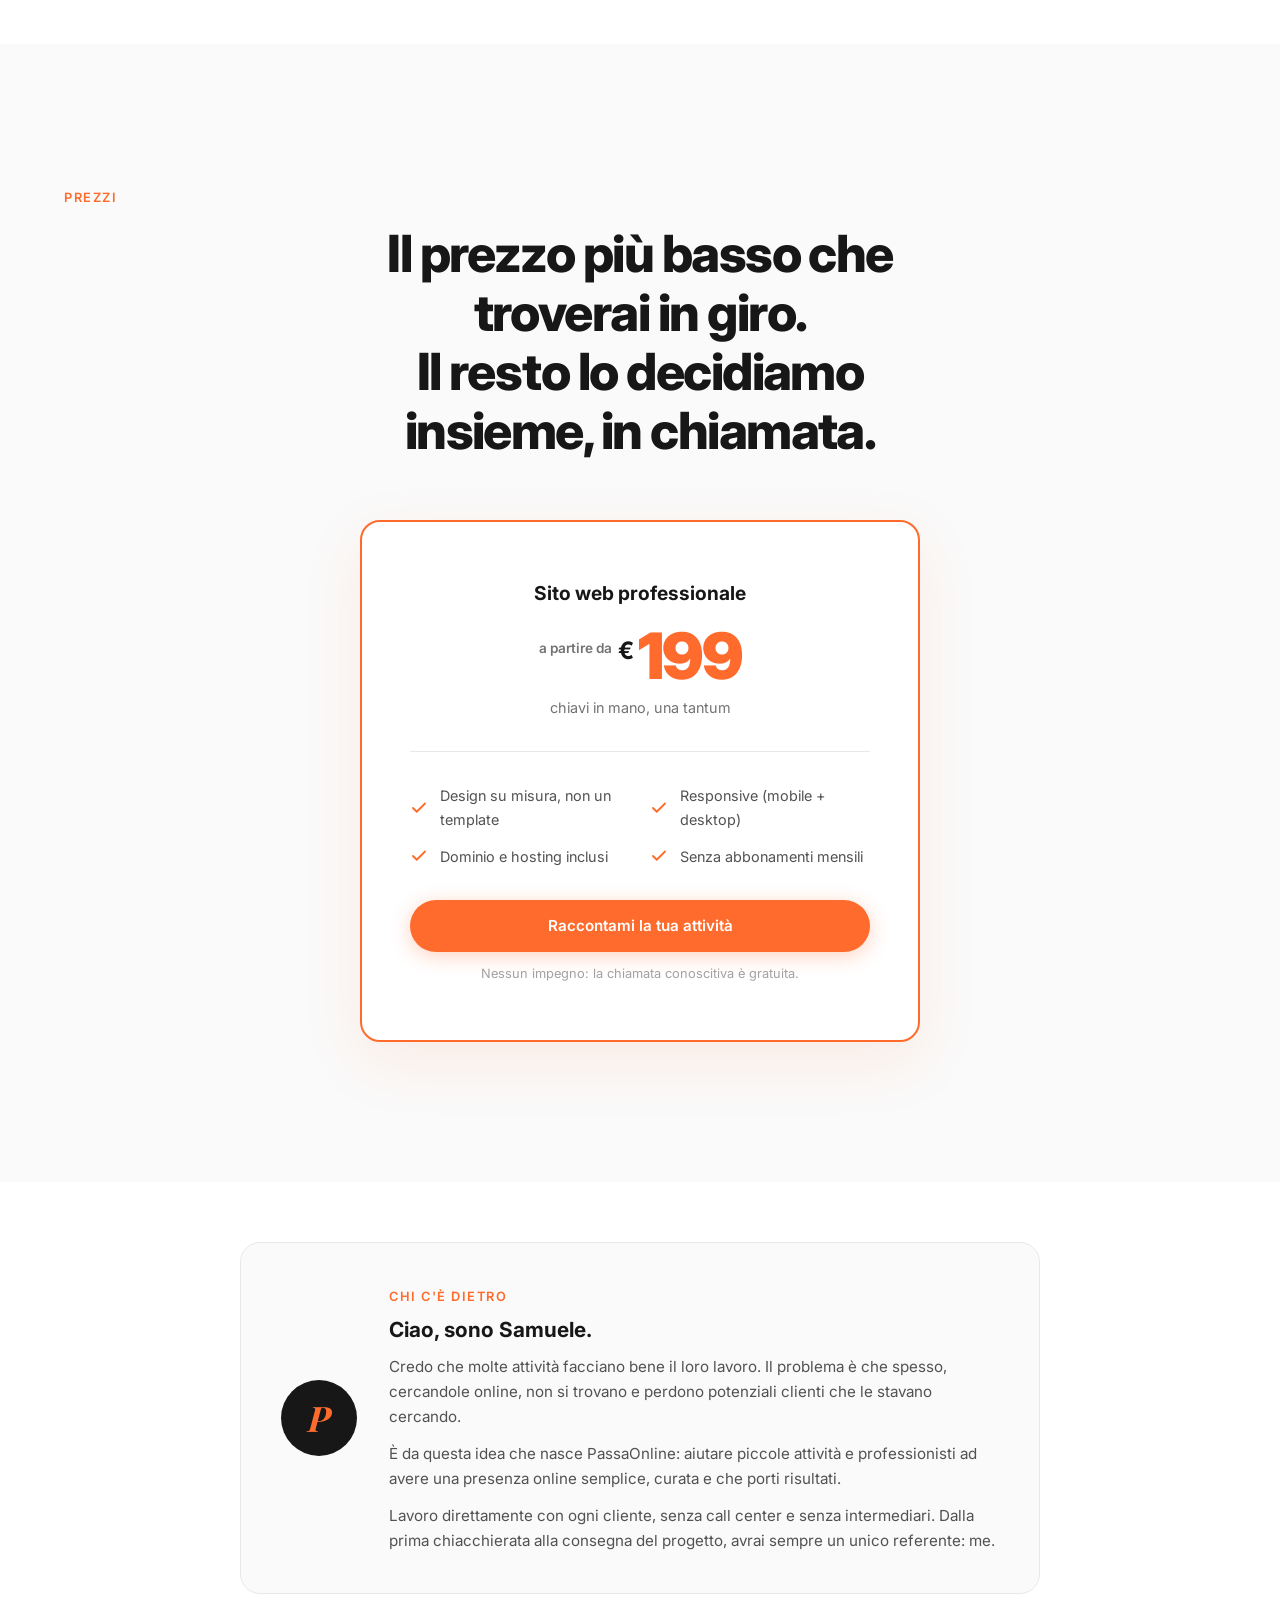
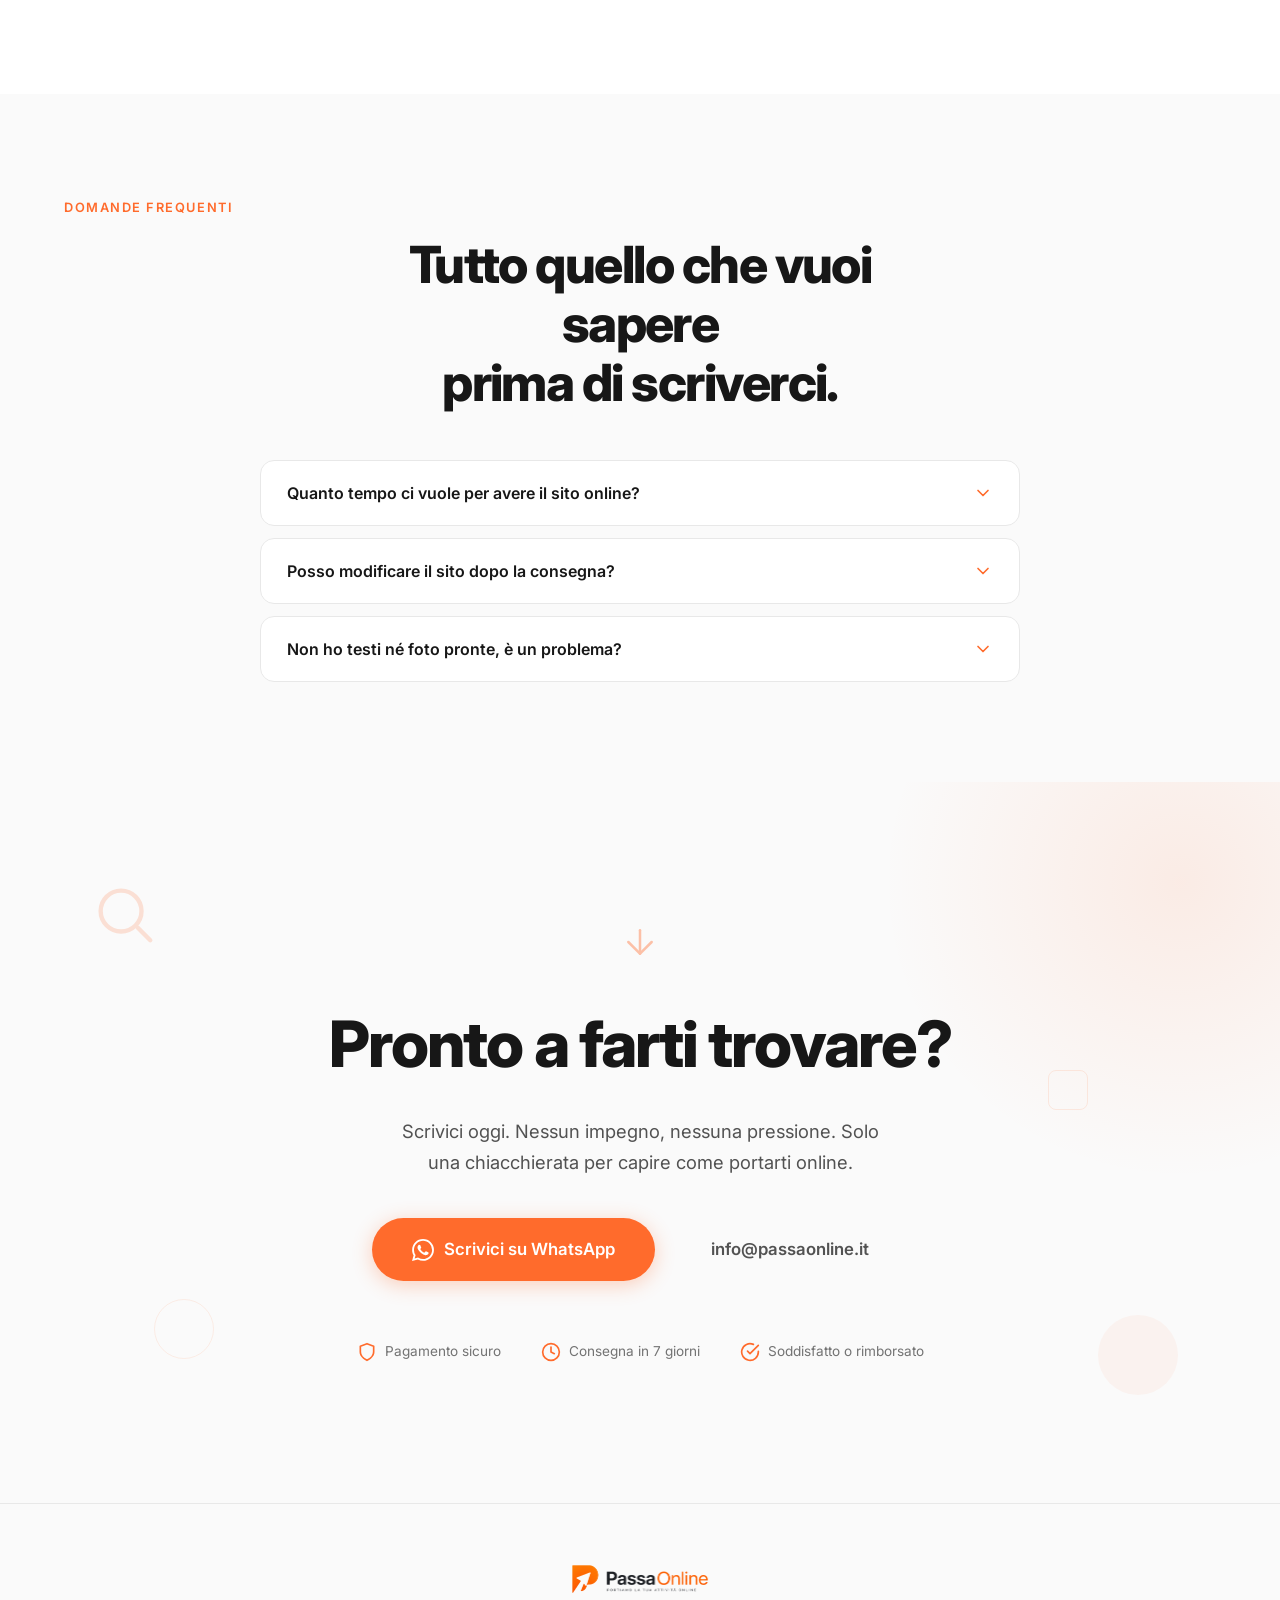
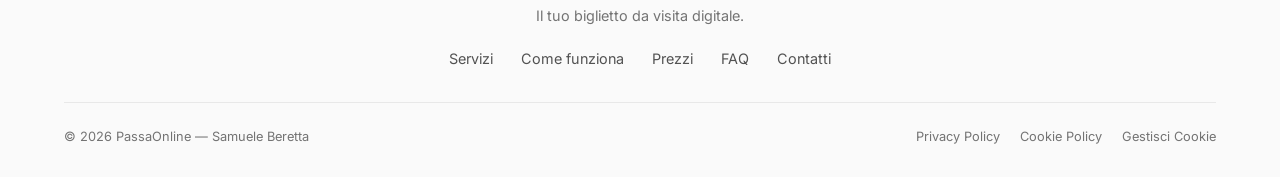
==== commit e4c303a6: "Riordina frase titolo sezione problema Co-Authored-By: Claude Opus 4.8 <noreply@anthropic.com>" ====
--- a/index.html
+++ b/index.html
@@ -99,7 +99,7 @@
                 <div class="problem-text">
                     <span class="section-label reveal">Il problema</span>
                     <h2 class="section-title reveal">
-                        Anni di lavoro per farti conoscere.<br>Ma i clienti oggi ti cercano online...<br>Ti trovano?
+                        Anni di lavoro per farti conoscere.<br>Ma oggi i clienti ti cercano online...<br>Ti trovano?
                     </h2>
                     <!-- Decorative line accent -->
                     <div class="deco-line reveal"></div>
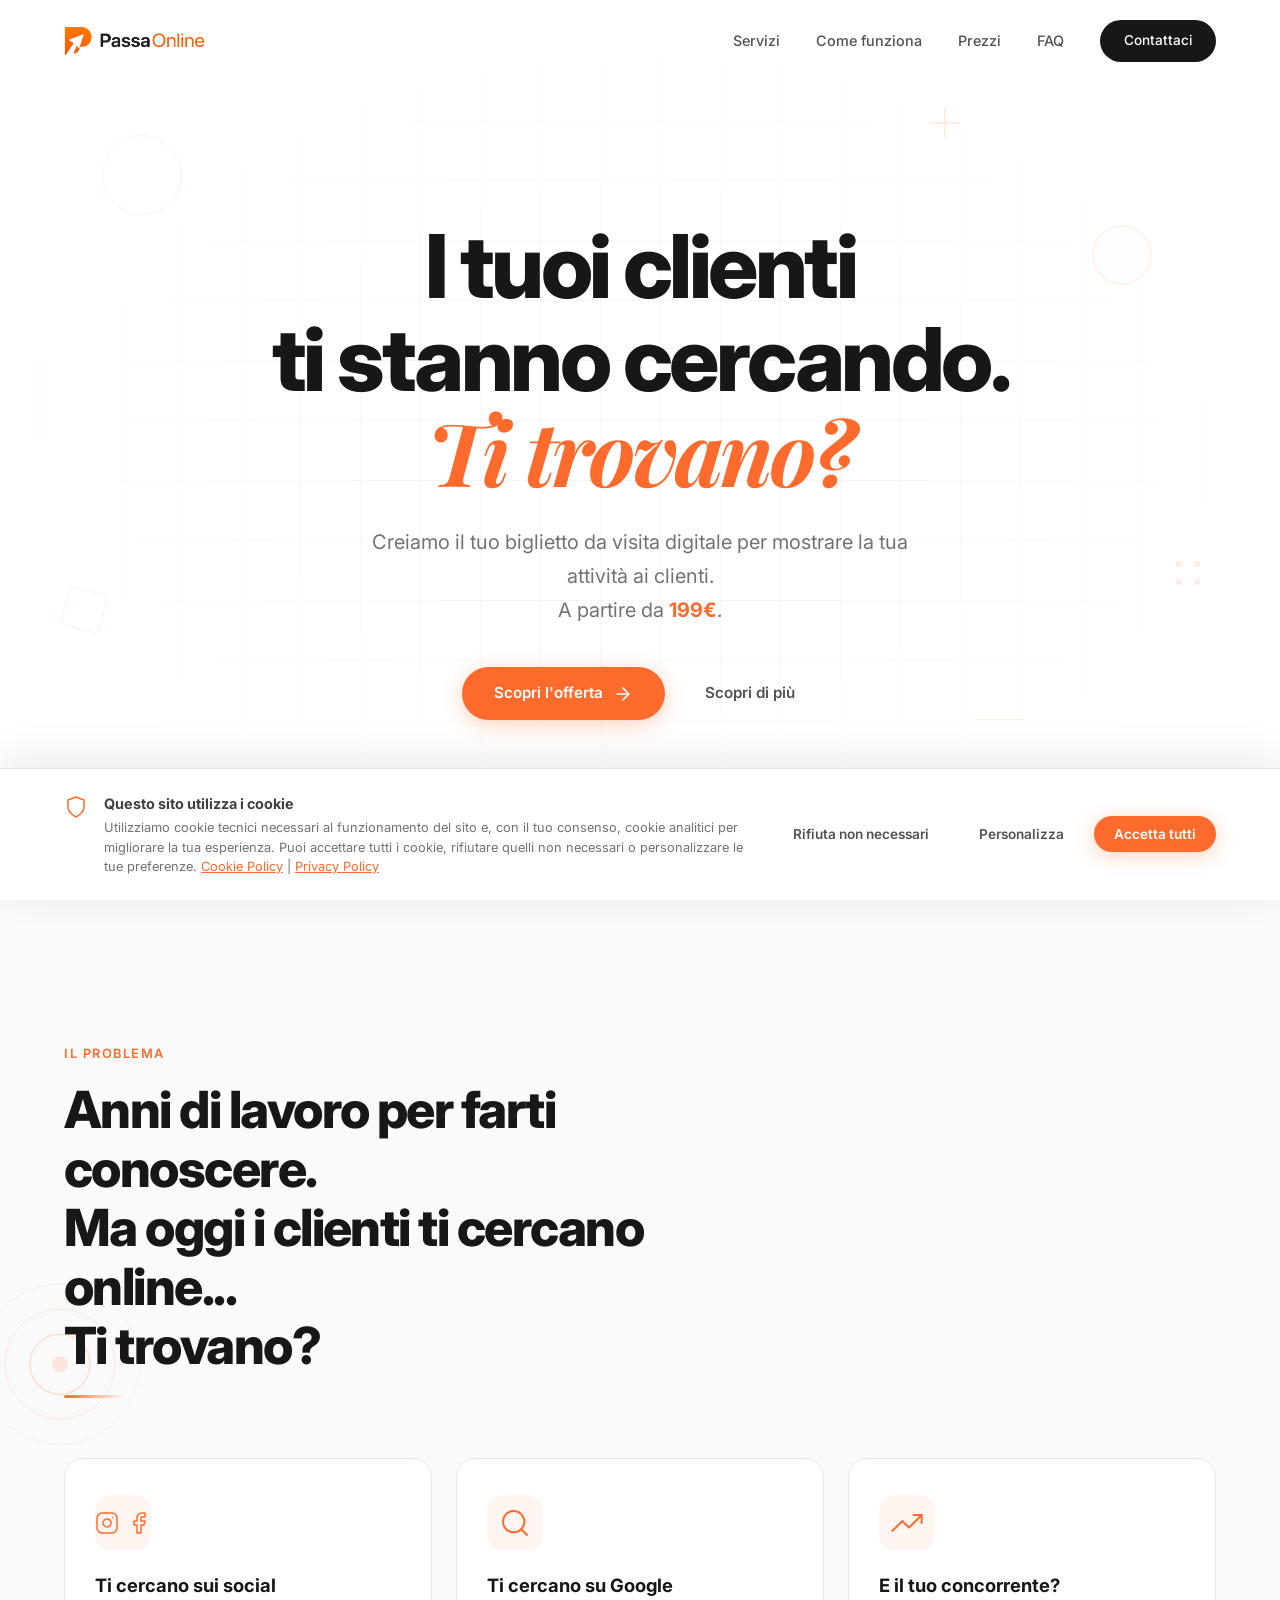
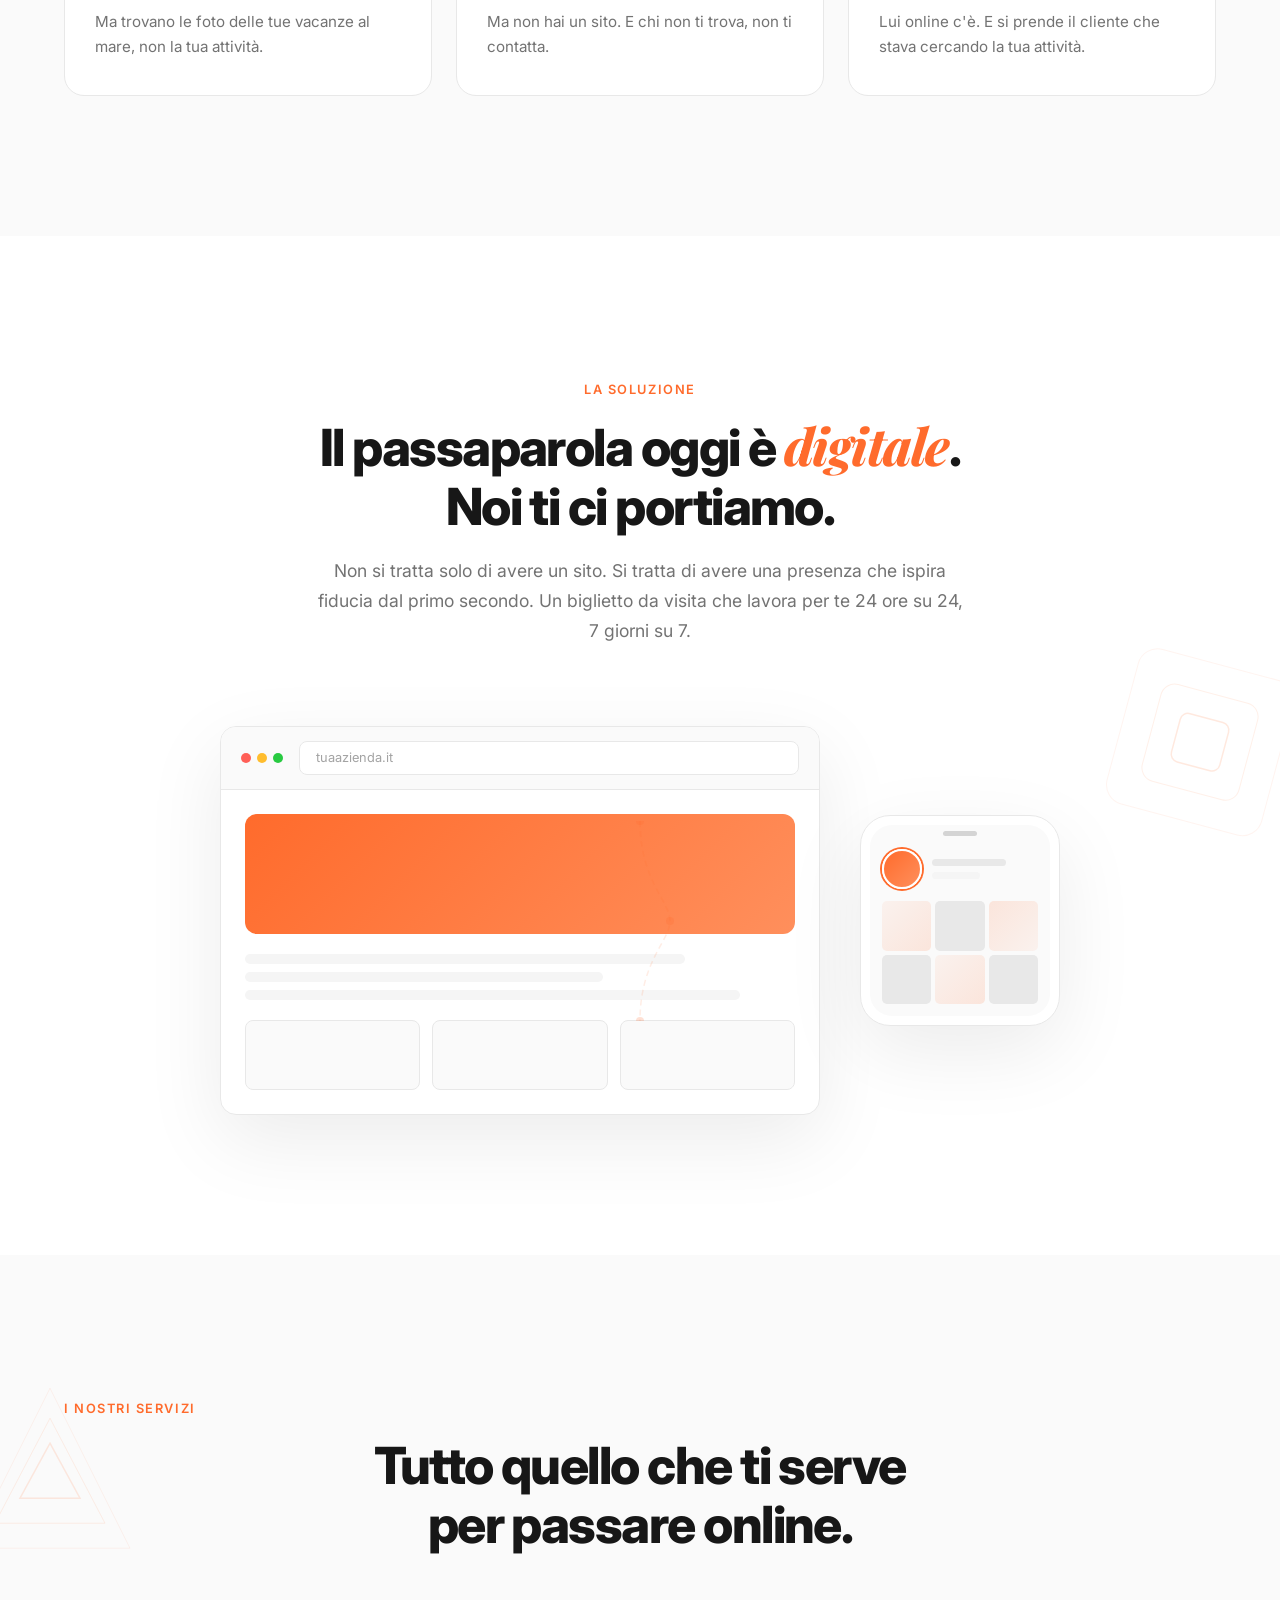
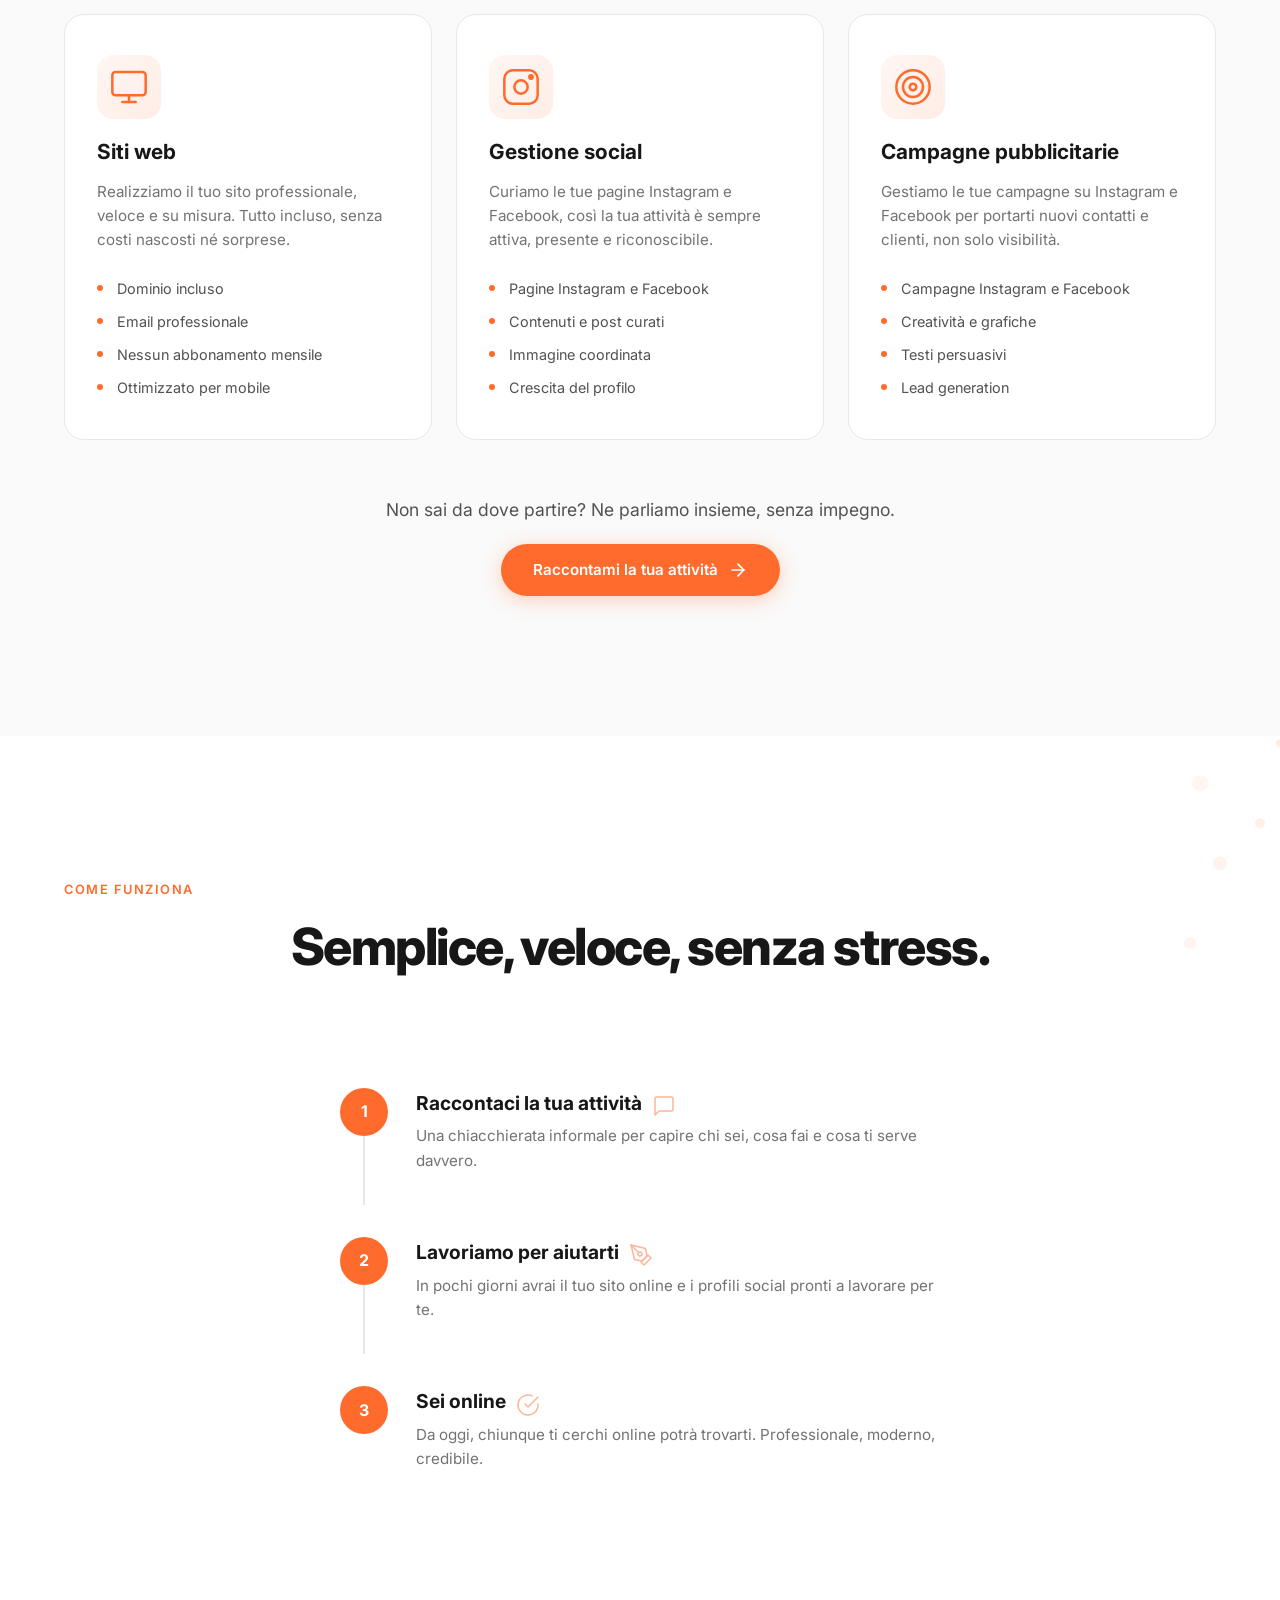
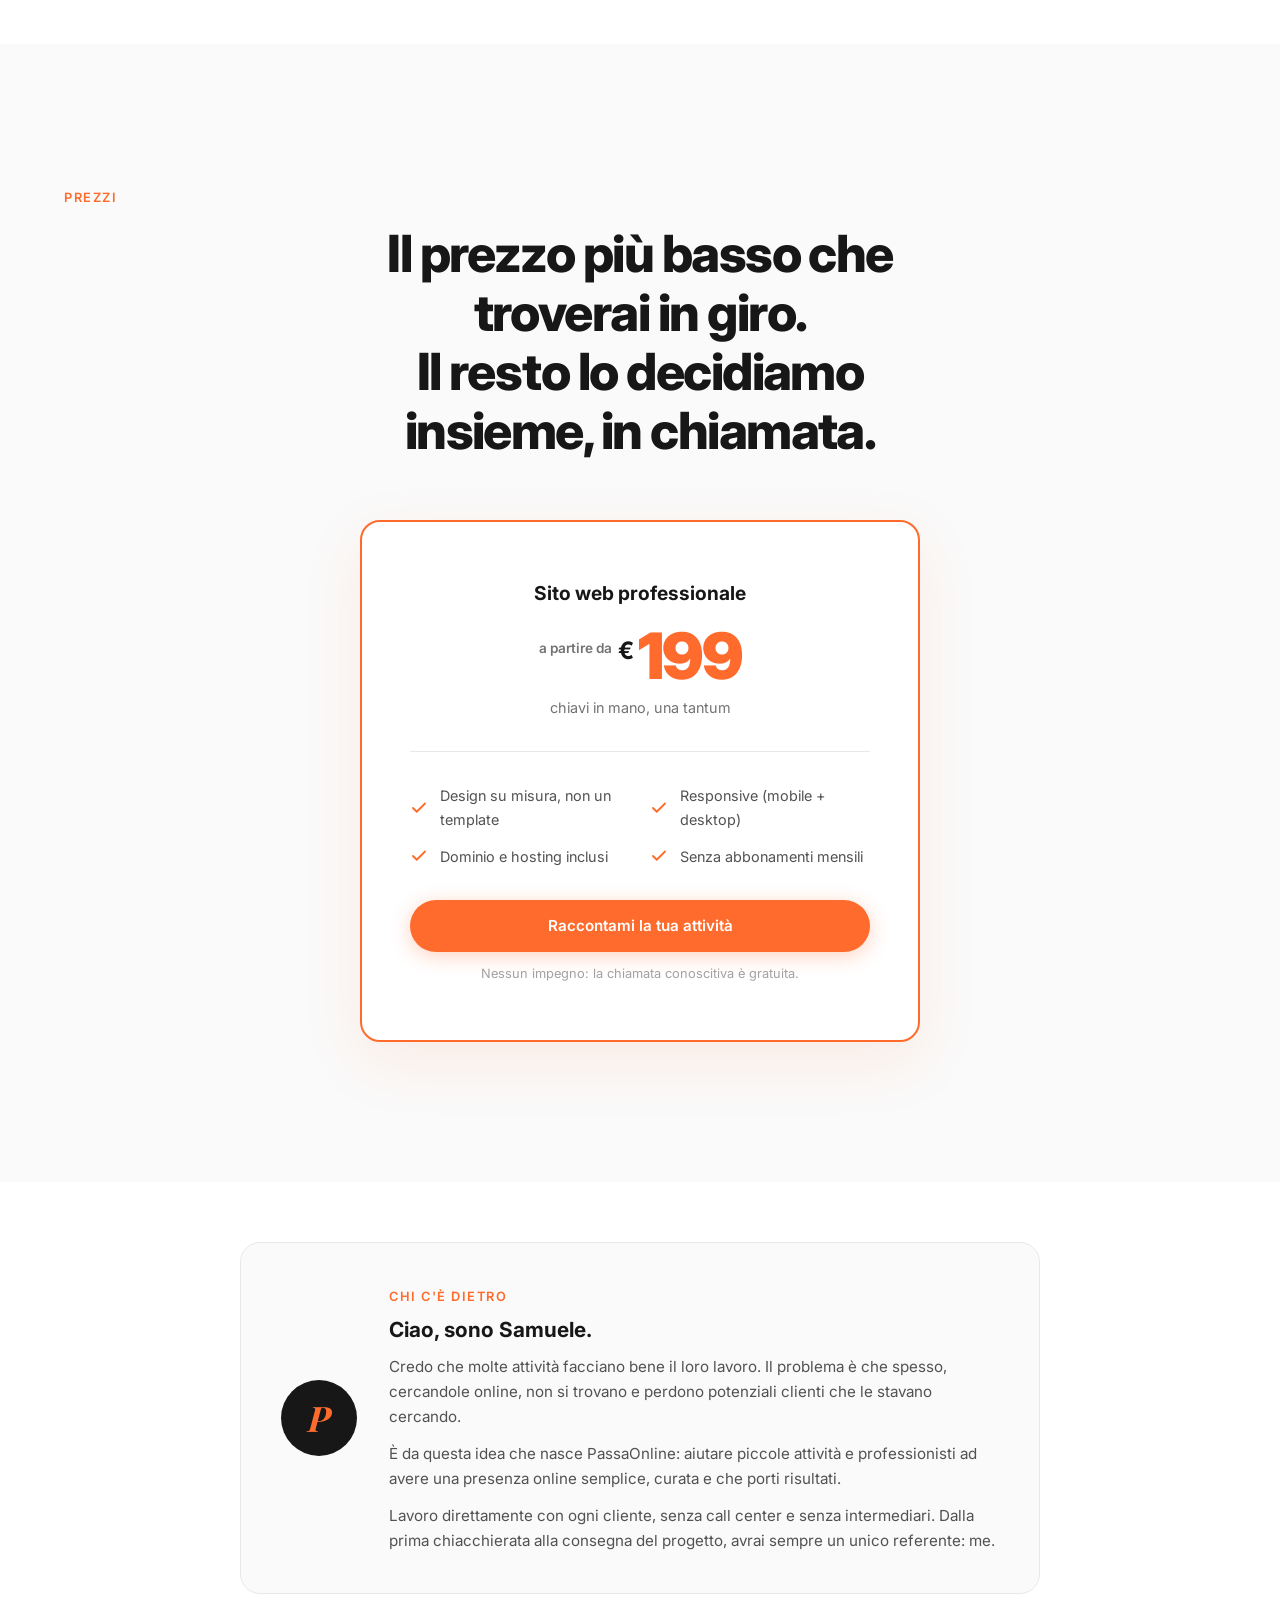
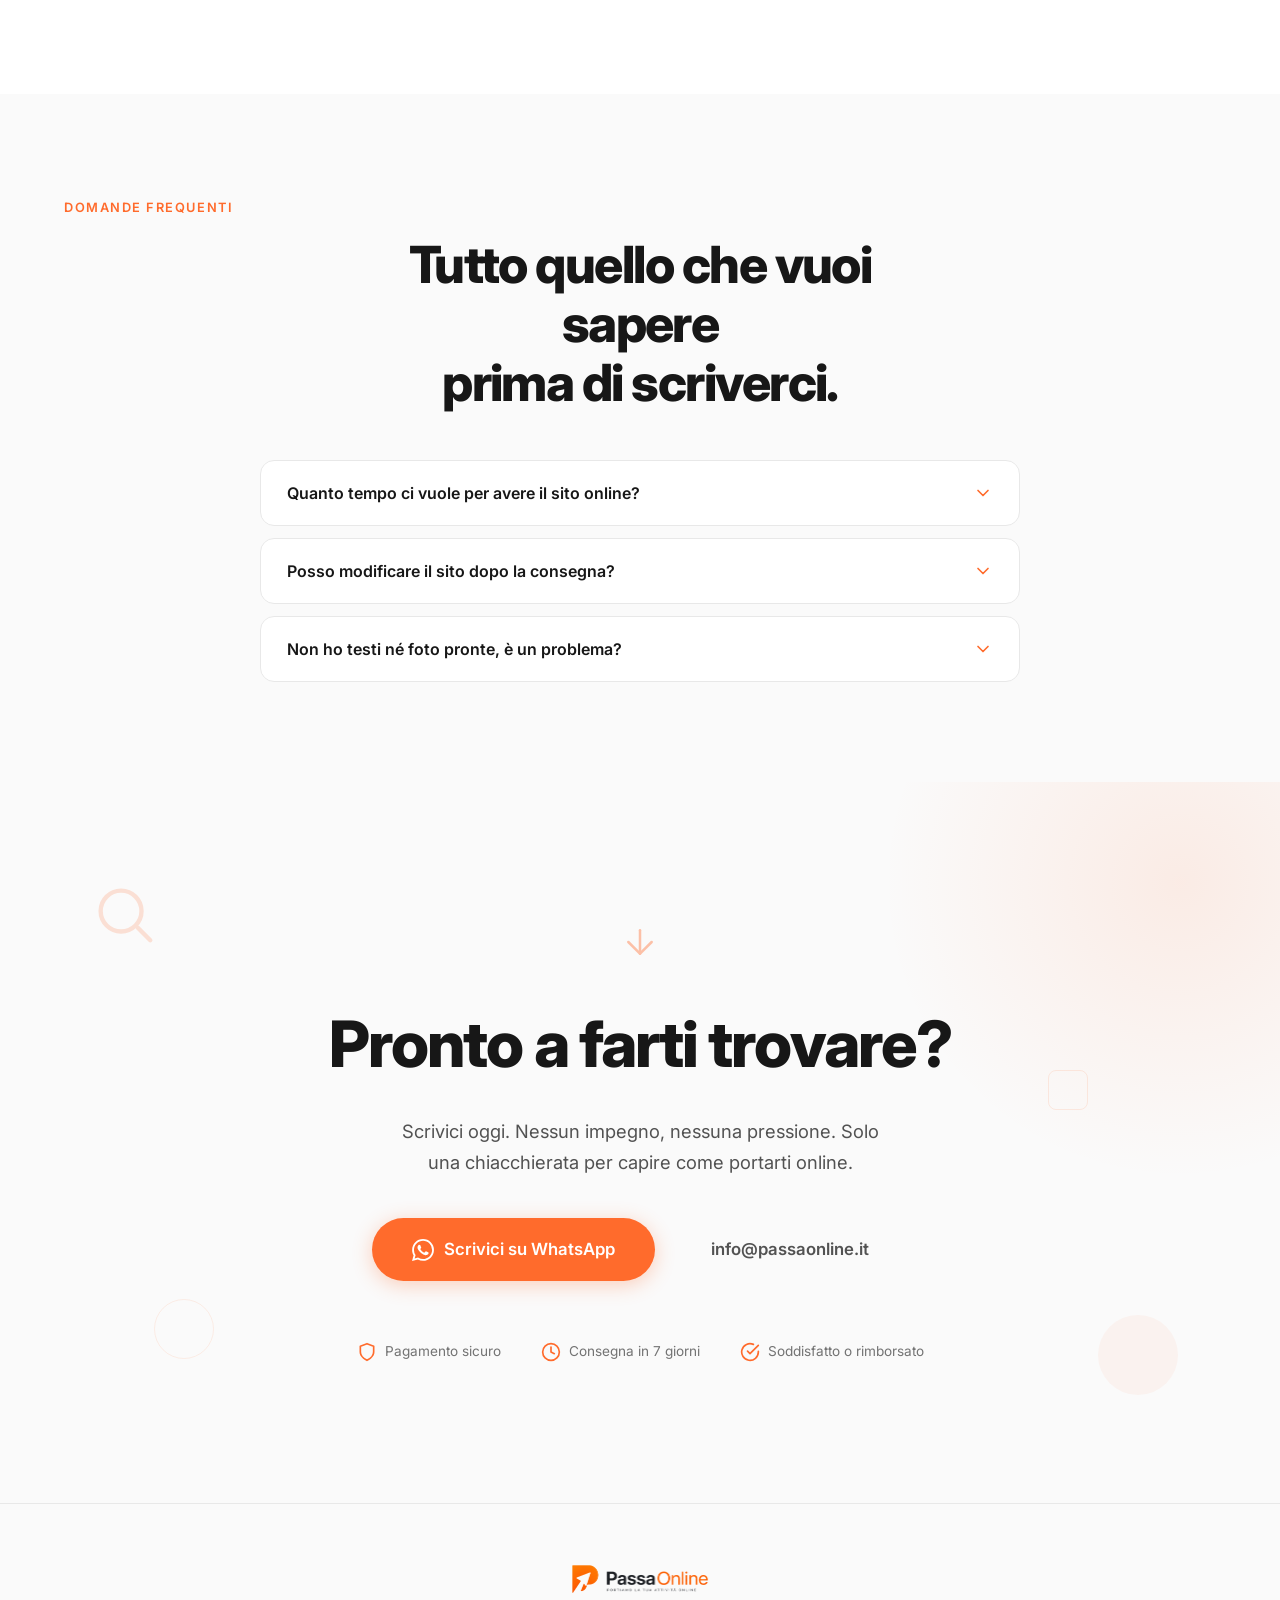
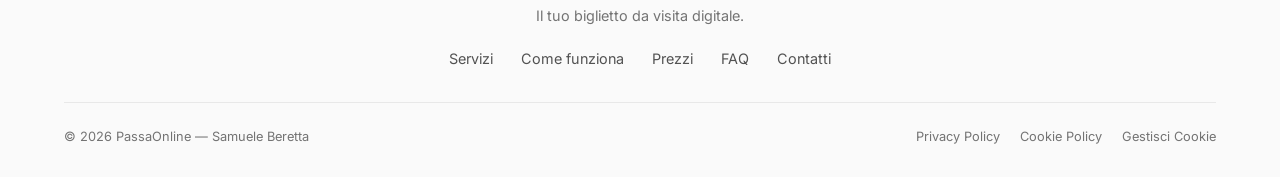
==== commit 81ef2cea: "Vai a capo prima di "A partire da 199€" nel sottotitolo hero Co-Authored-By: Claude Opus 4.8 <norepl" ====
--- a/index.html
+++ b/index.html
@@ -68,7 +68,7 @@
             </h1>
             <p class="hero-subtitle reveal">
                 Creiamo il tuo biglietto da visita digitale per mostrare
-                la tua attività ai clienti. A partire da <strong>199€</strong>.
+                la tua attività ai clienti.<br>A partire da <strong>199€</strong>.
             </p>
             <div class="hero-actions reveal">
                 <a href="#prezzi" class="btn btn-primary">
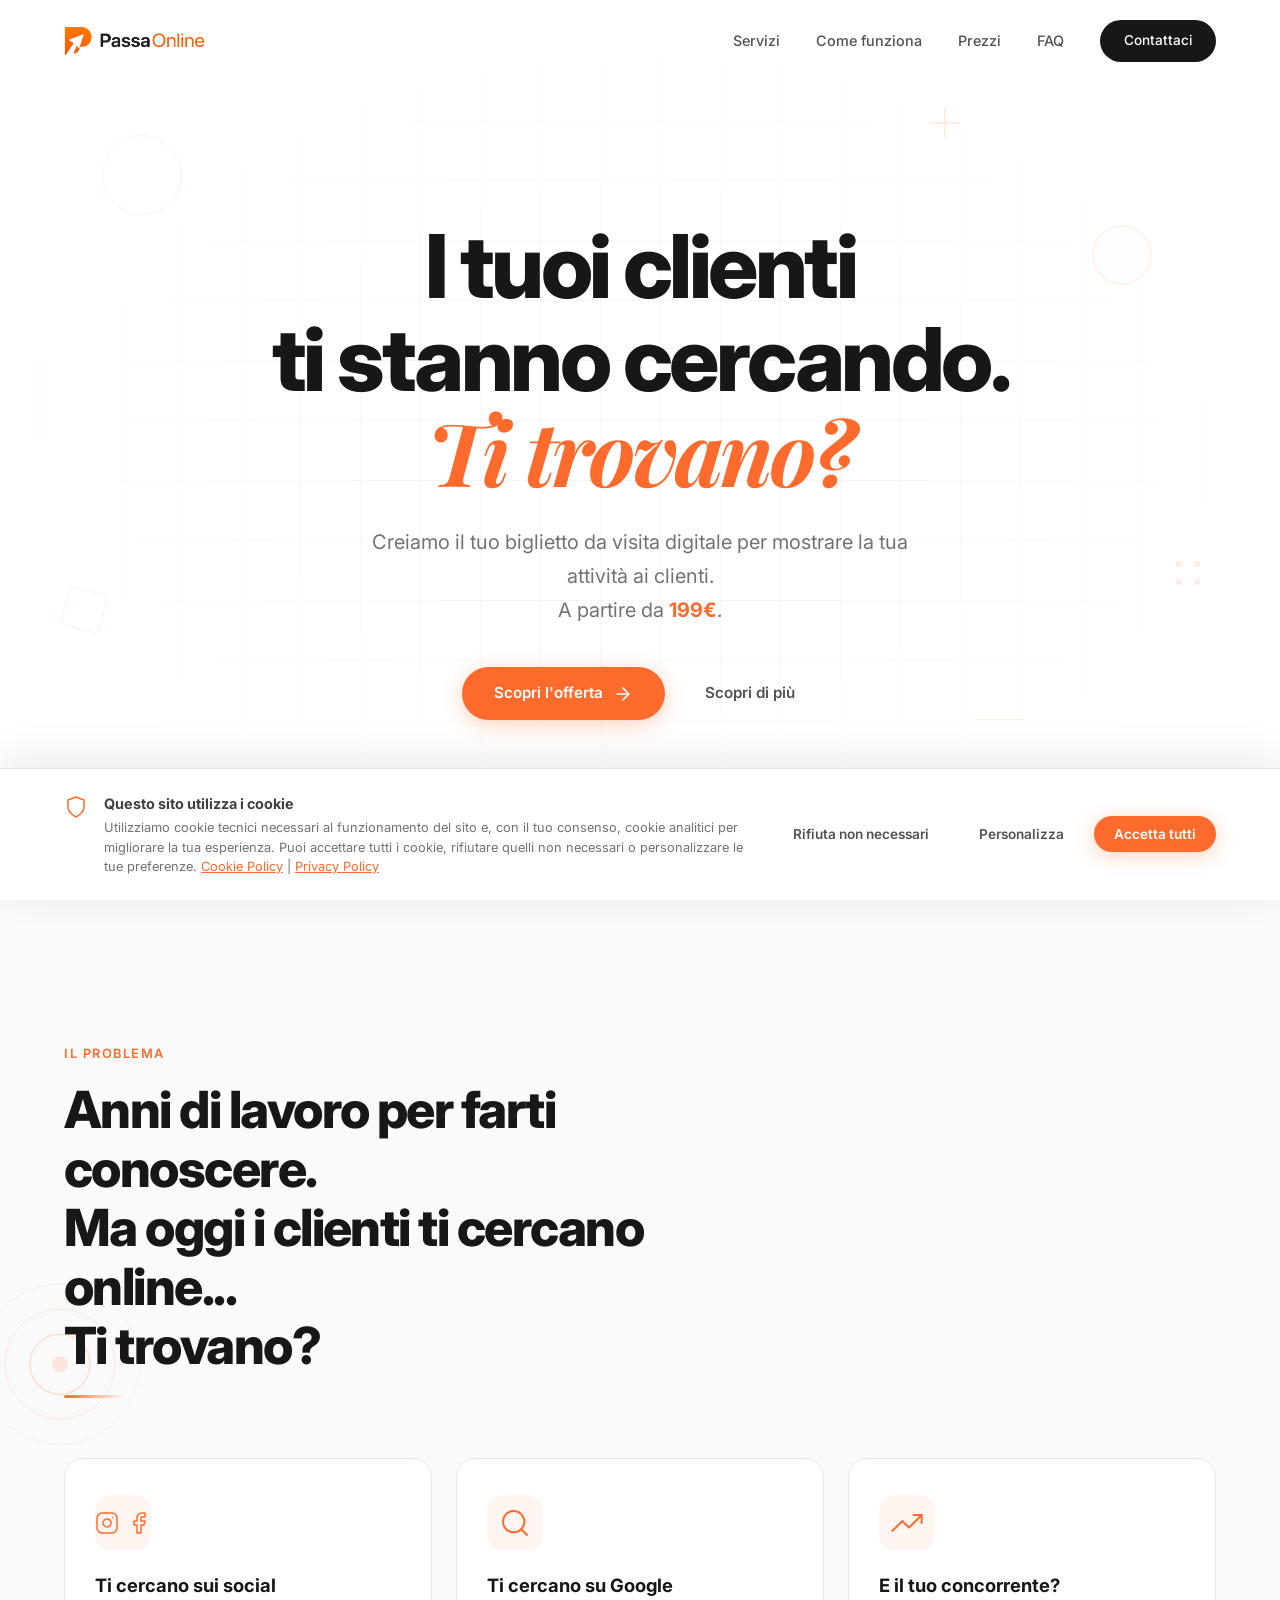
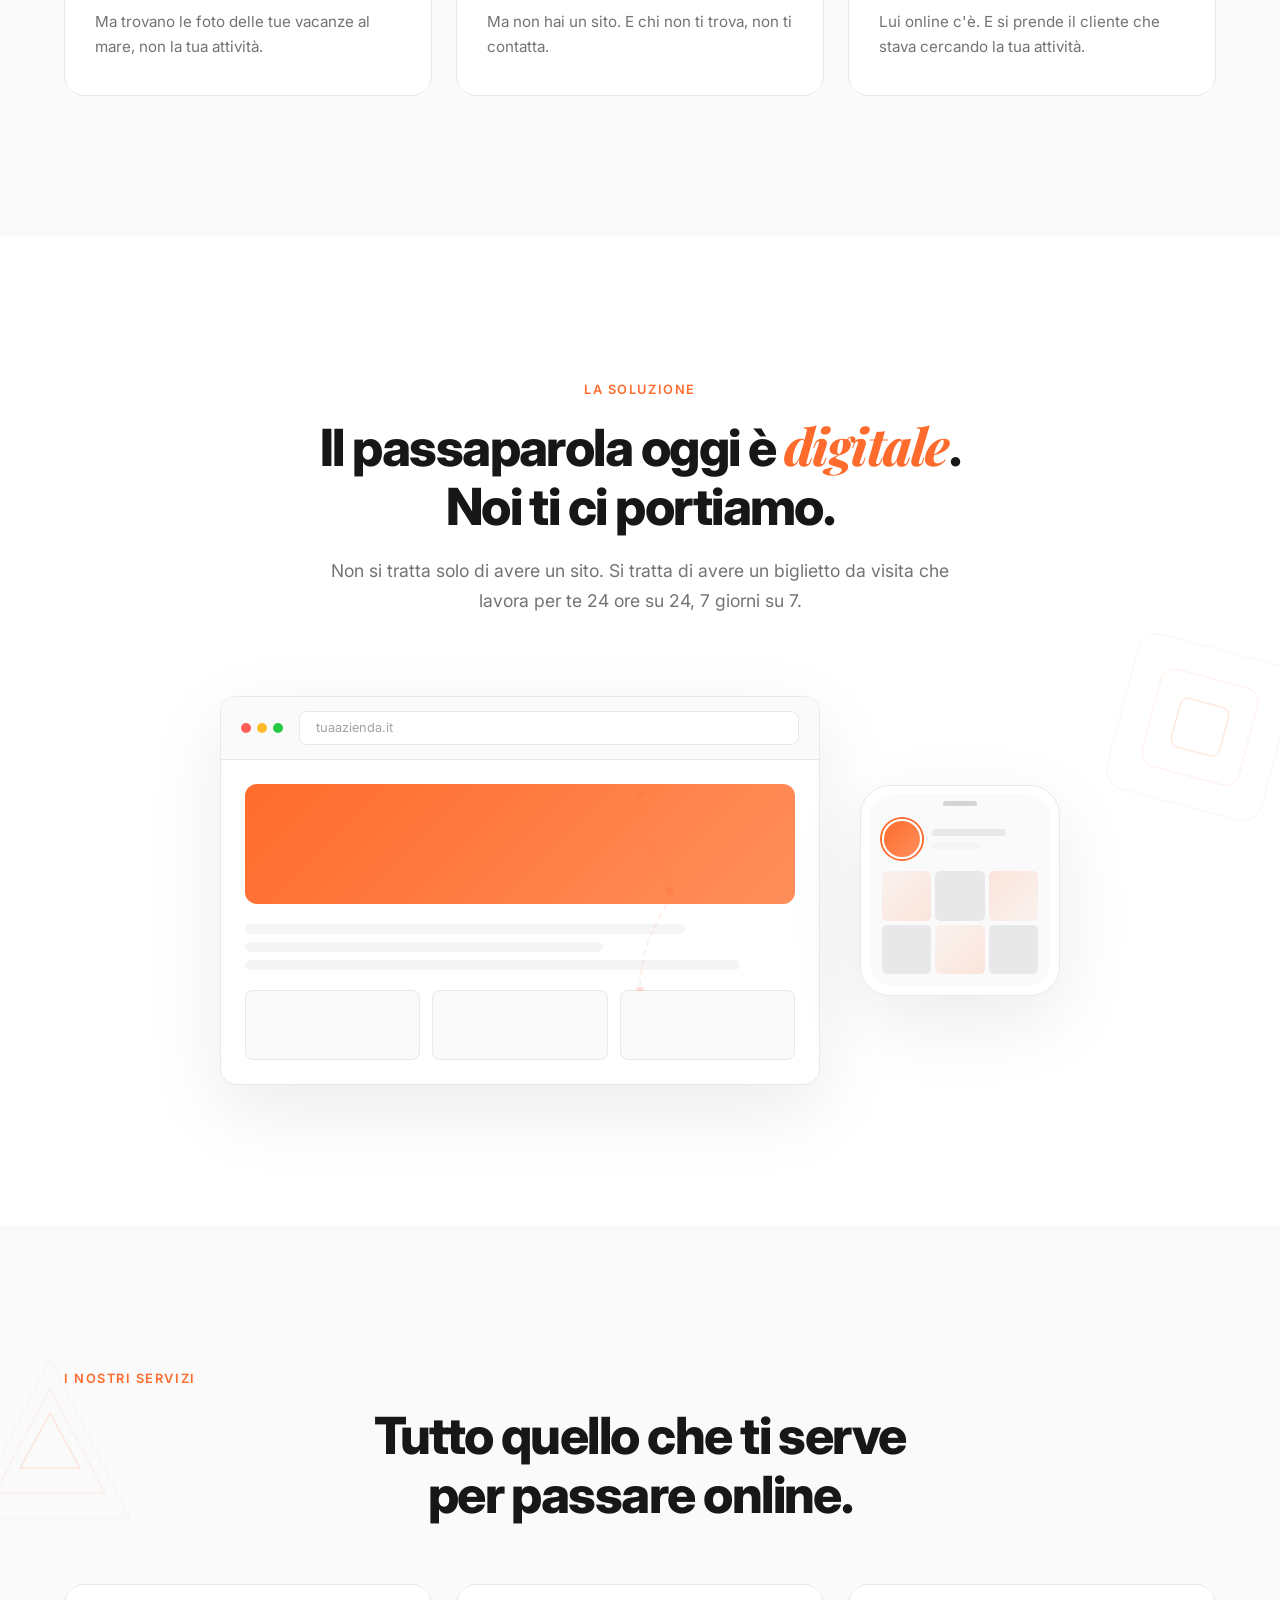
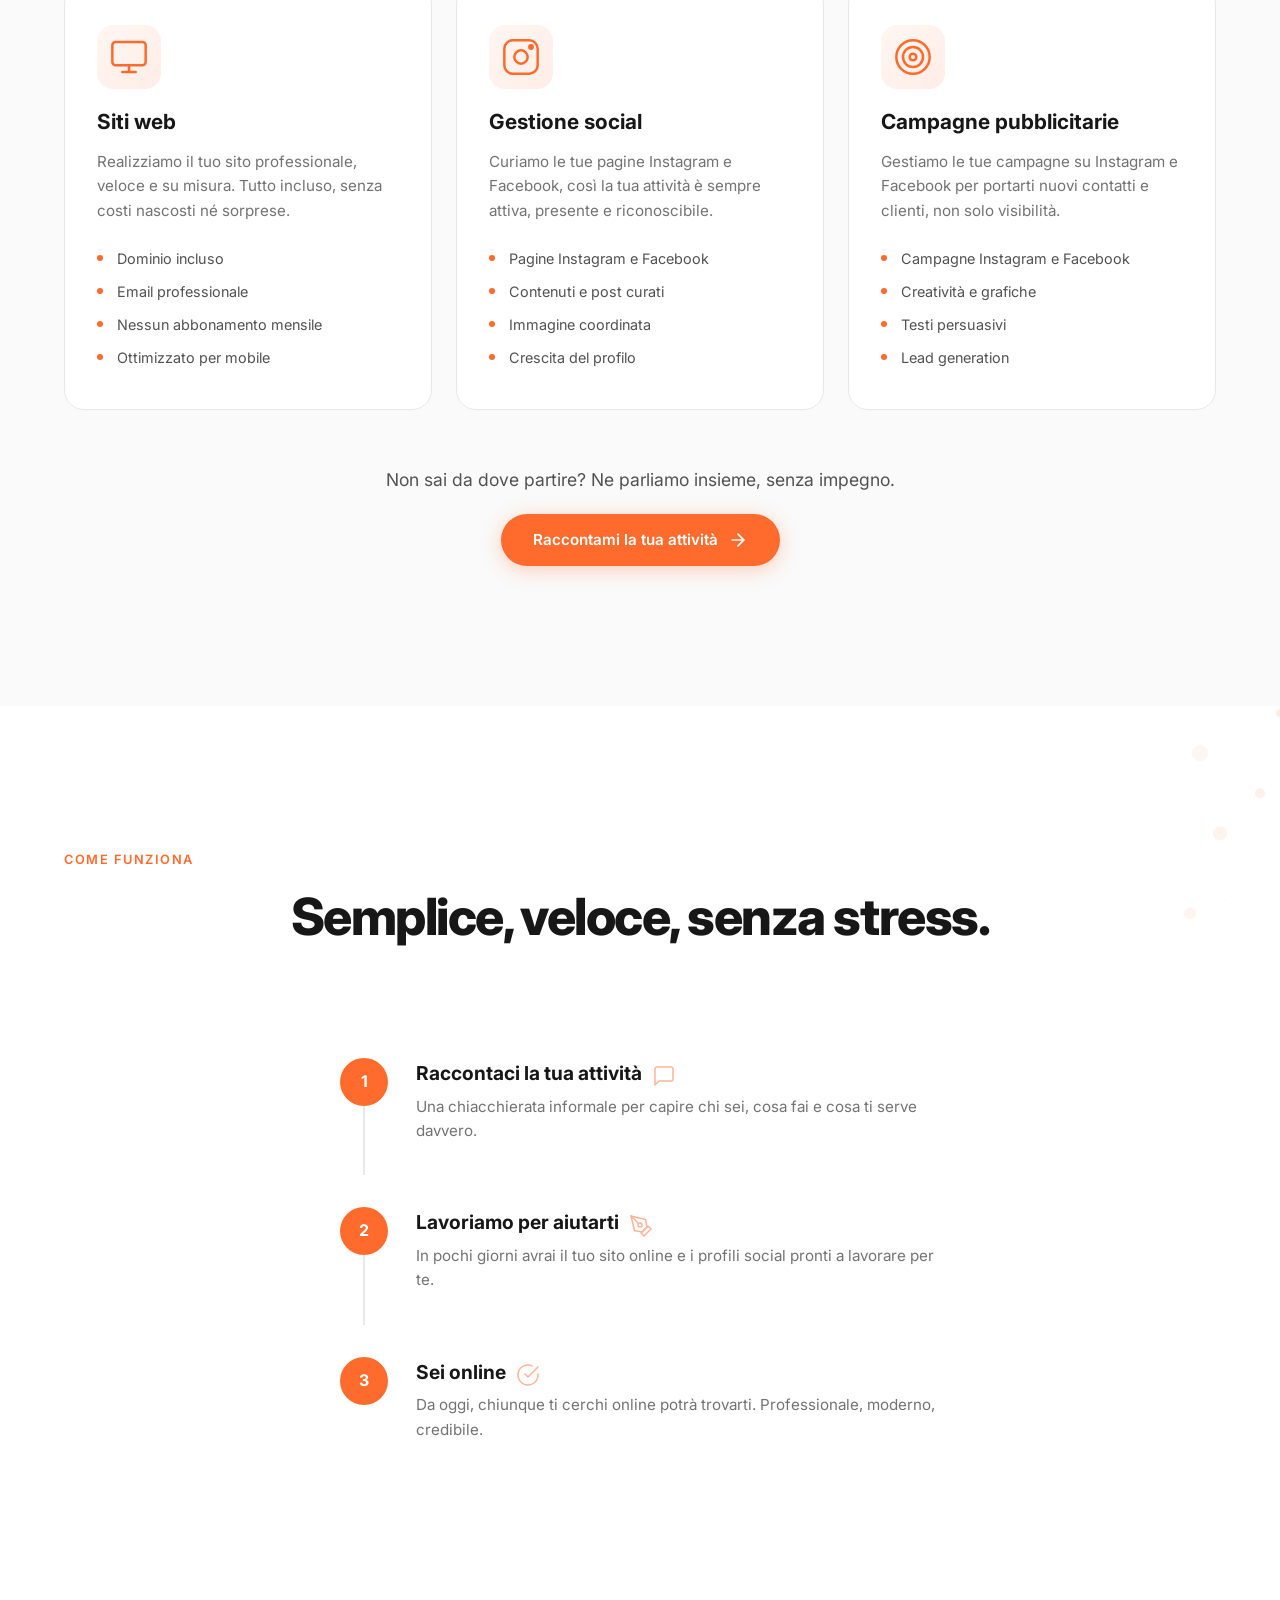
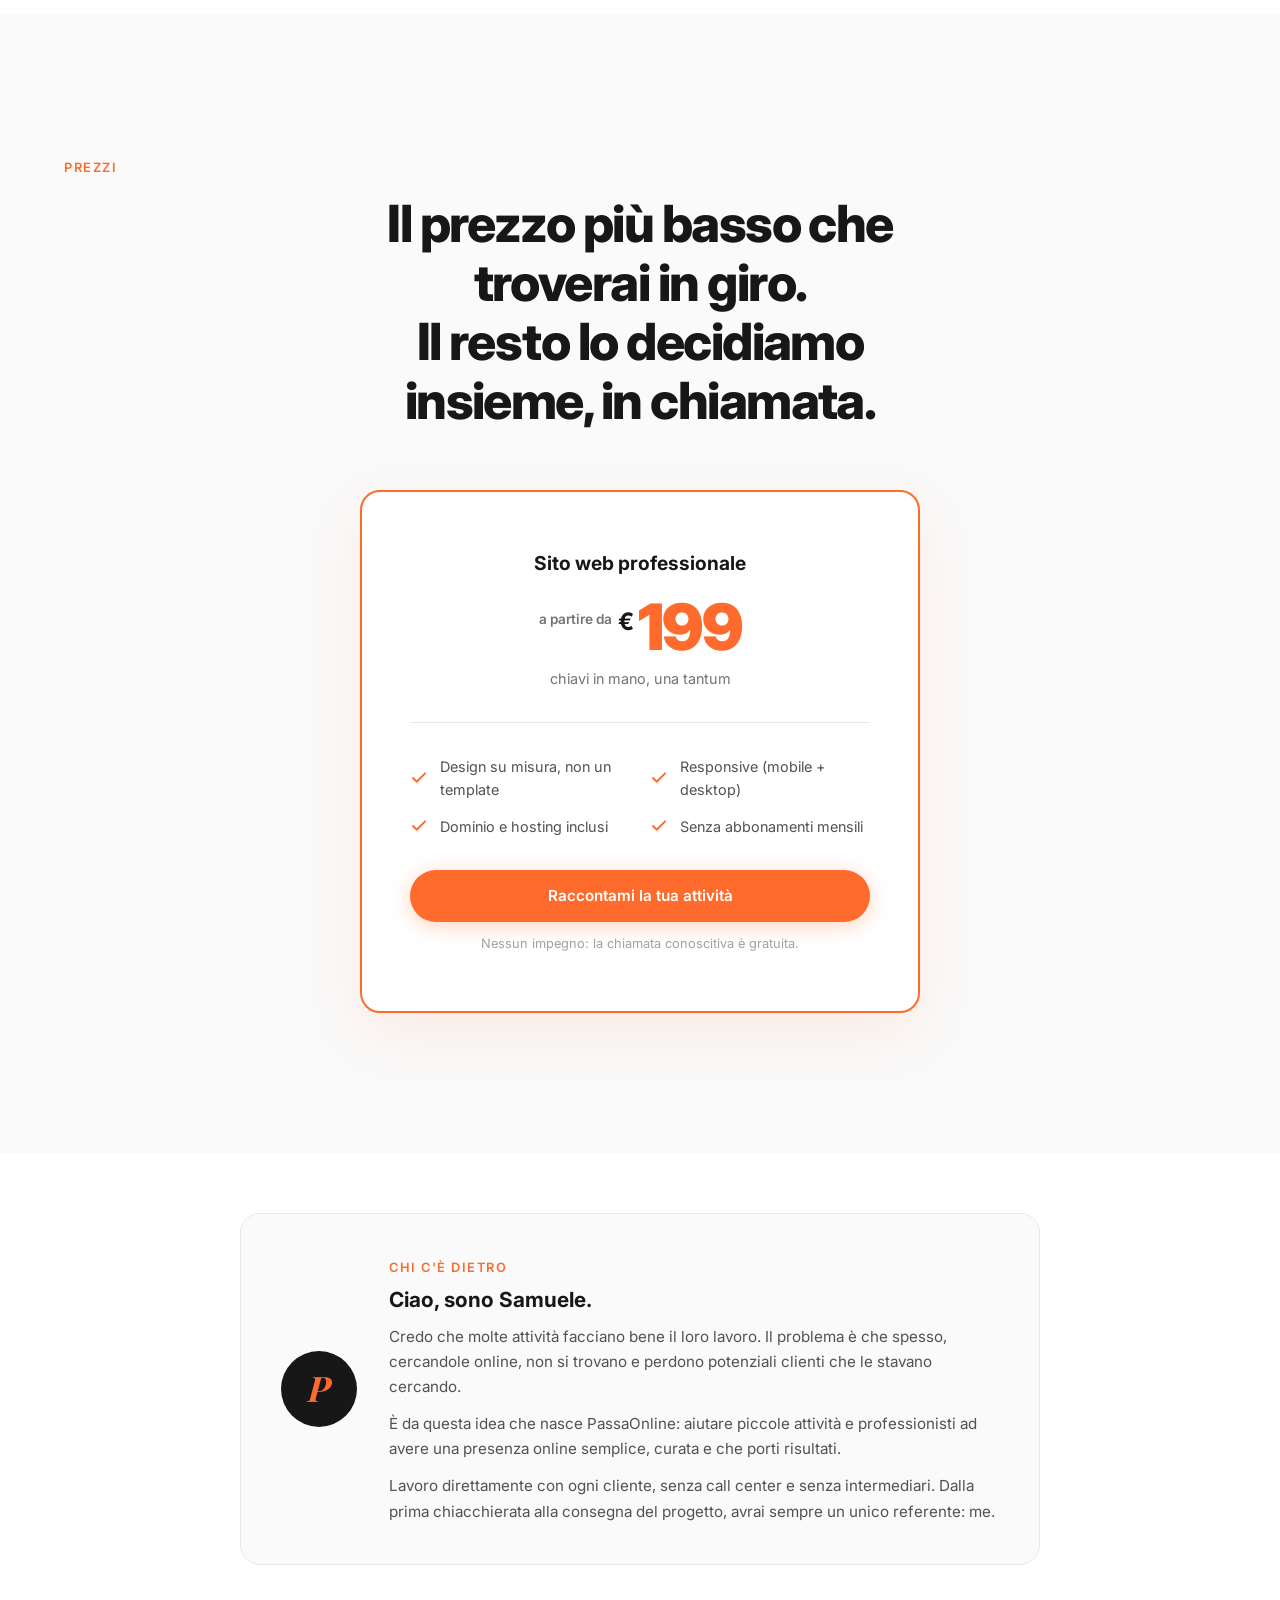
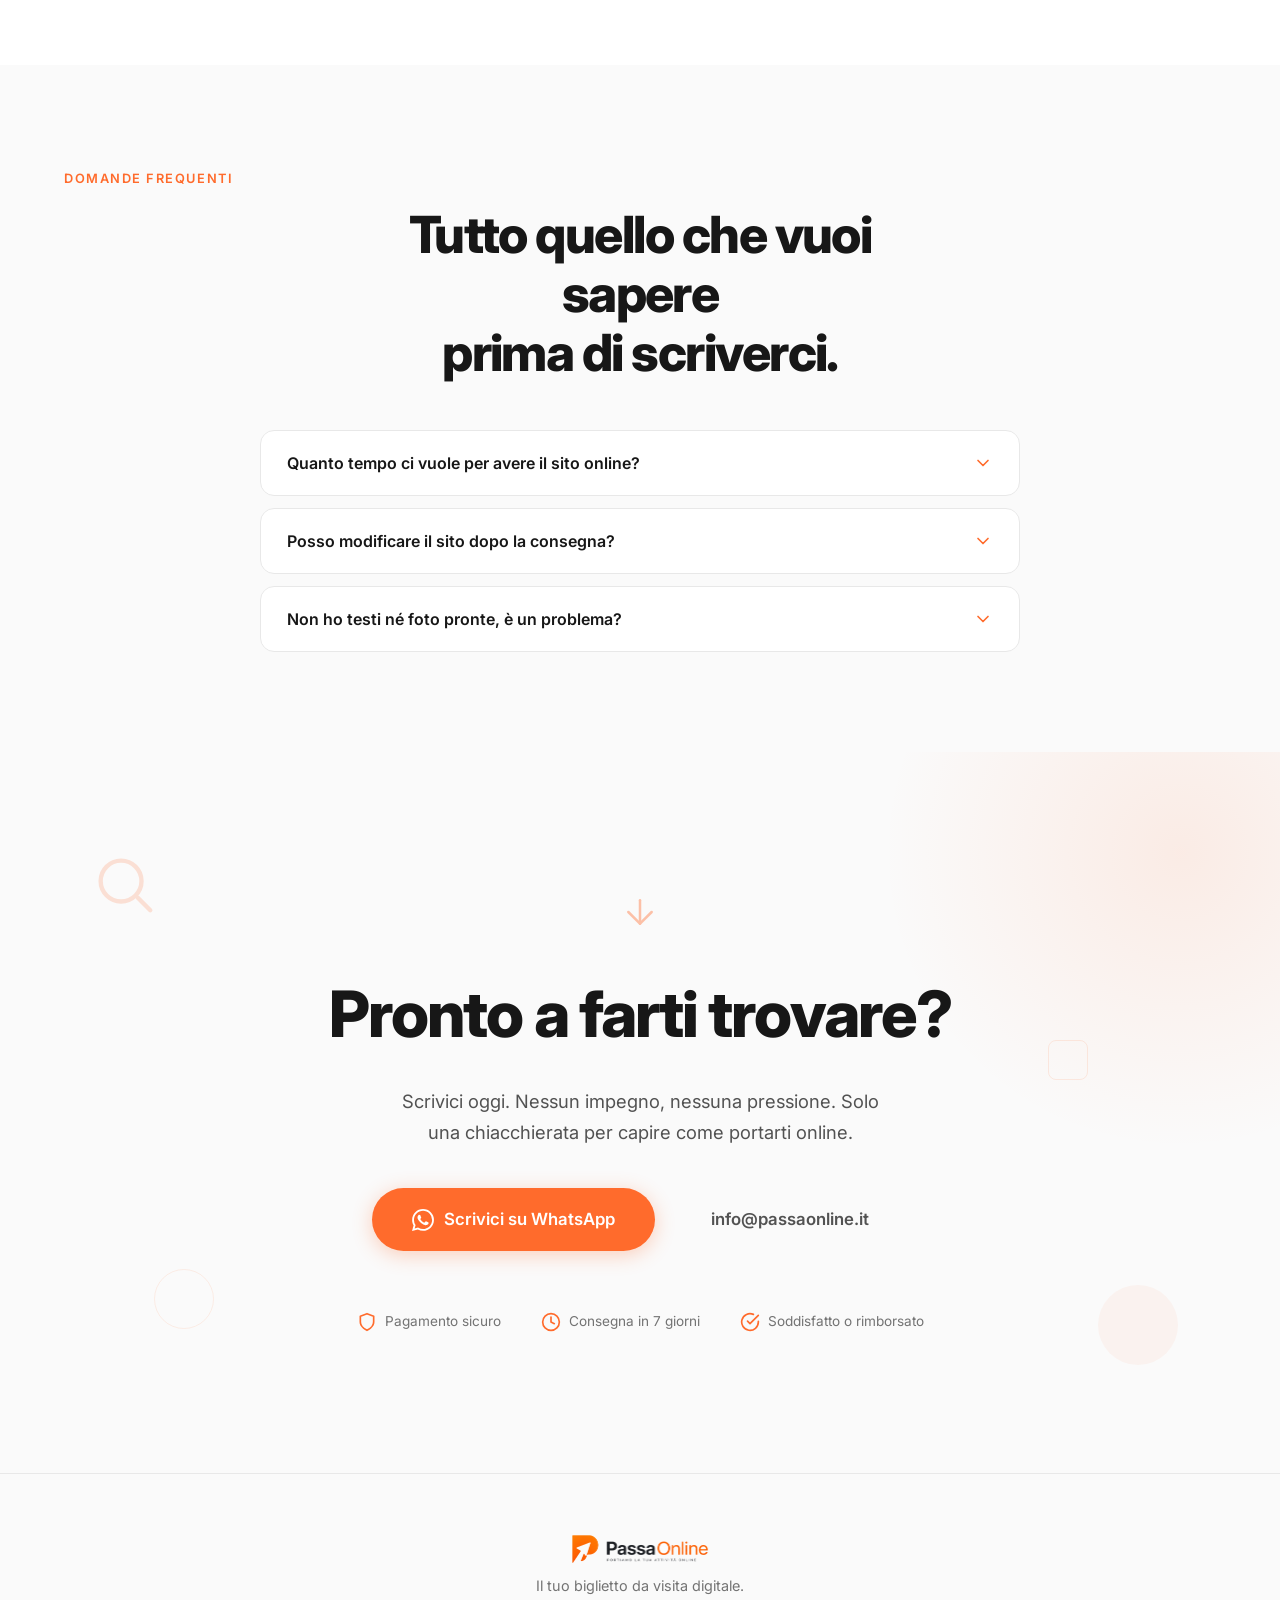
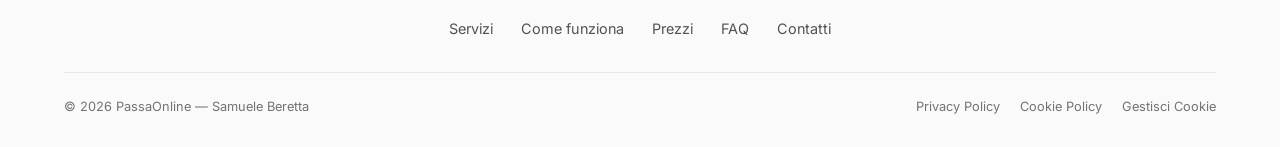
==== commit 1d318cdb: "Semplifica testo sezione soluzione Co-Authored-By: Claude Opus 4.8 <noreply@anthropic.com>" ====
--- a/index.html
+++ b/index.html
@@ -149,8 +149,8 @@
                     <br>Noi ti ci portiamo.
                 </h2>
                 <p class="solution-desc reveal">
-                    Non si tratta solo di avere un sito. Si tratta di avere una presenza che
-                    ispira fiducia dal primo secondo. Un biglietto da visita che lavora per te
+                    Non si tratta solo di avere un sito. Si tratta di avere
+                    un biglietto da visita che lavora per te
                     24 ore su 24, 7 giorni su 7.
                 </p>
             </div>
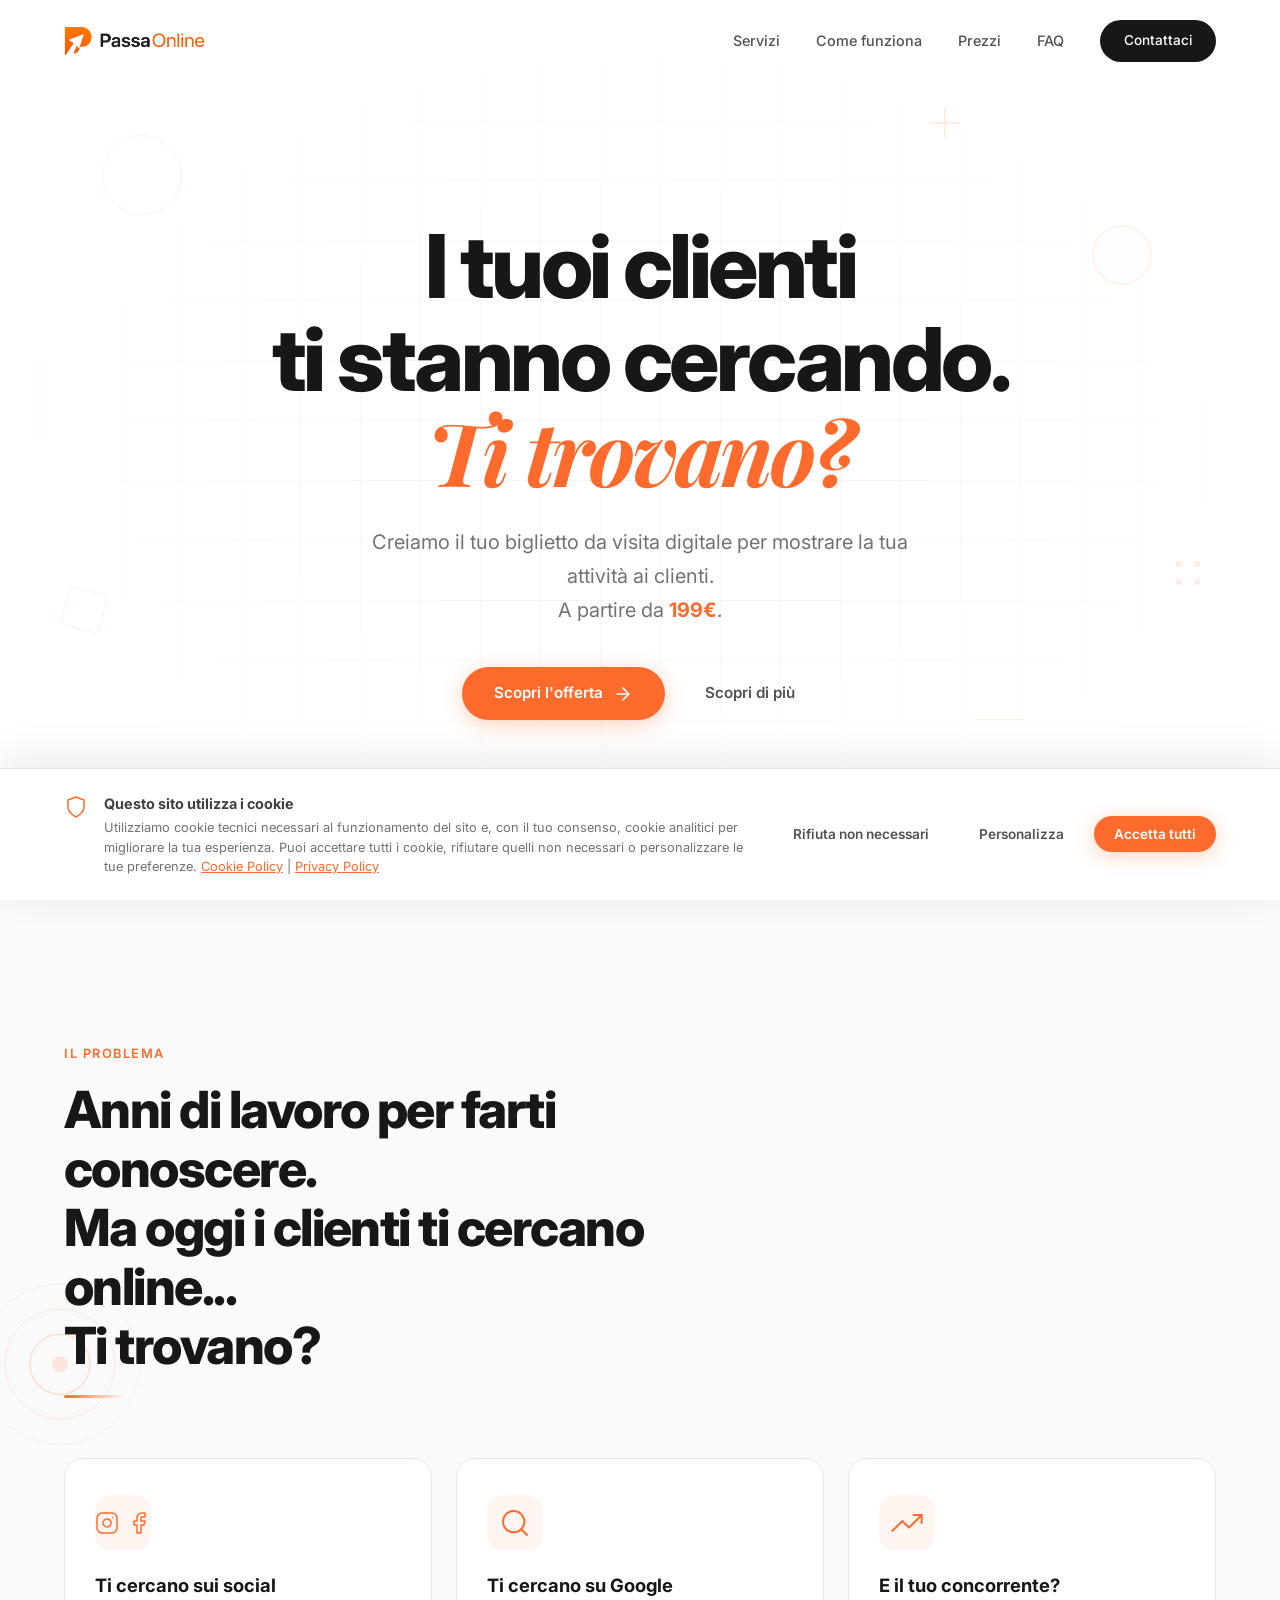
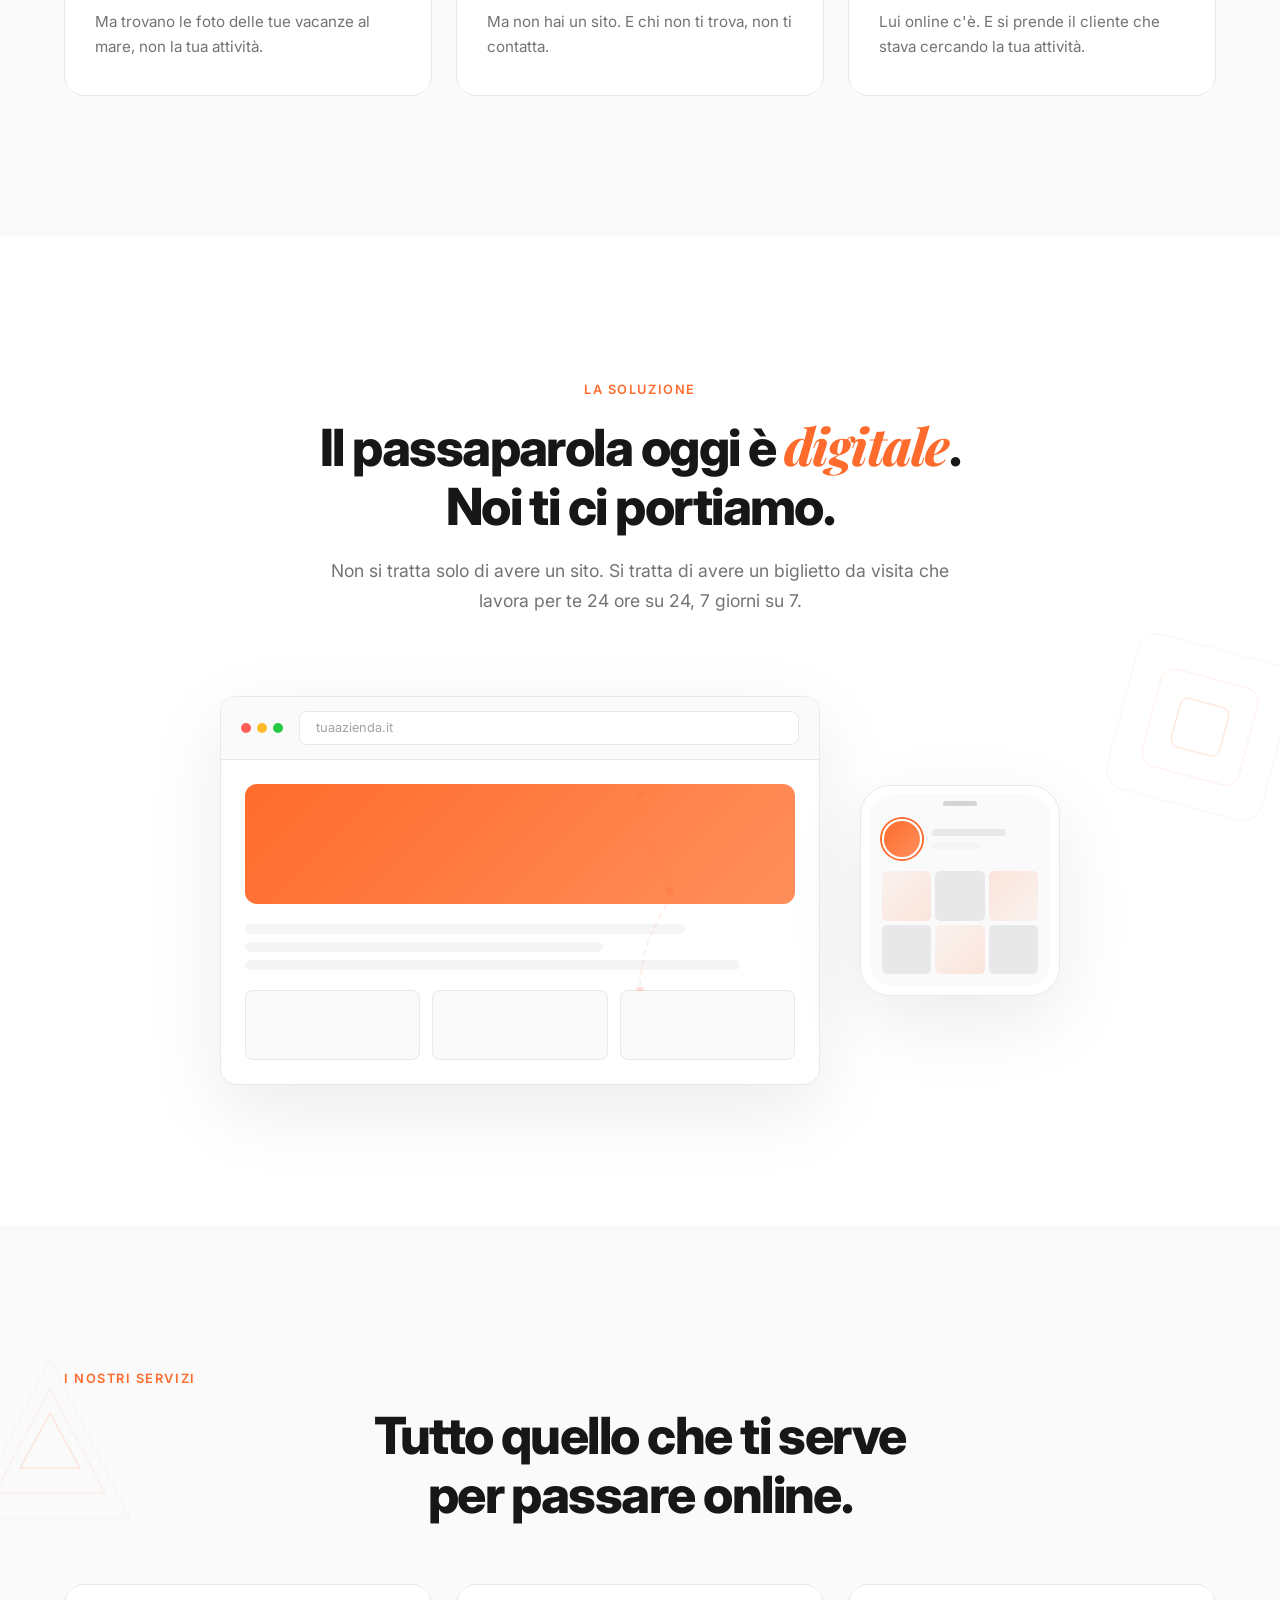
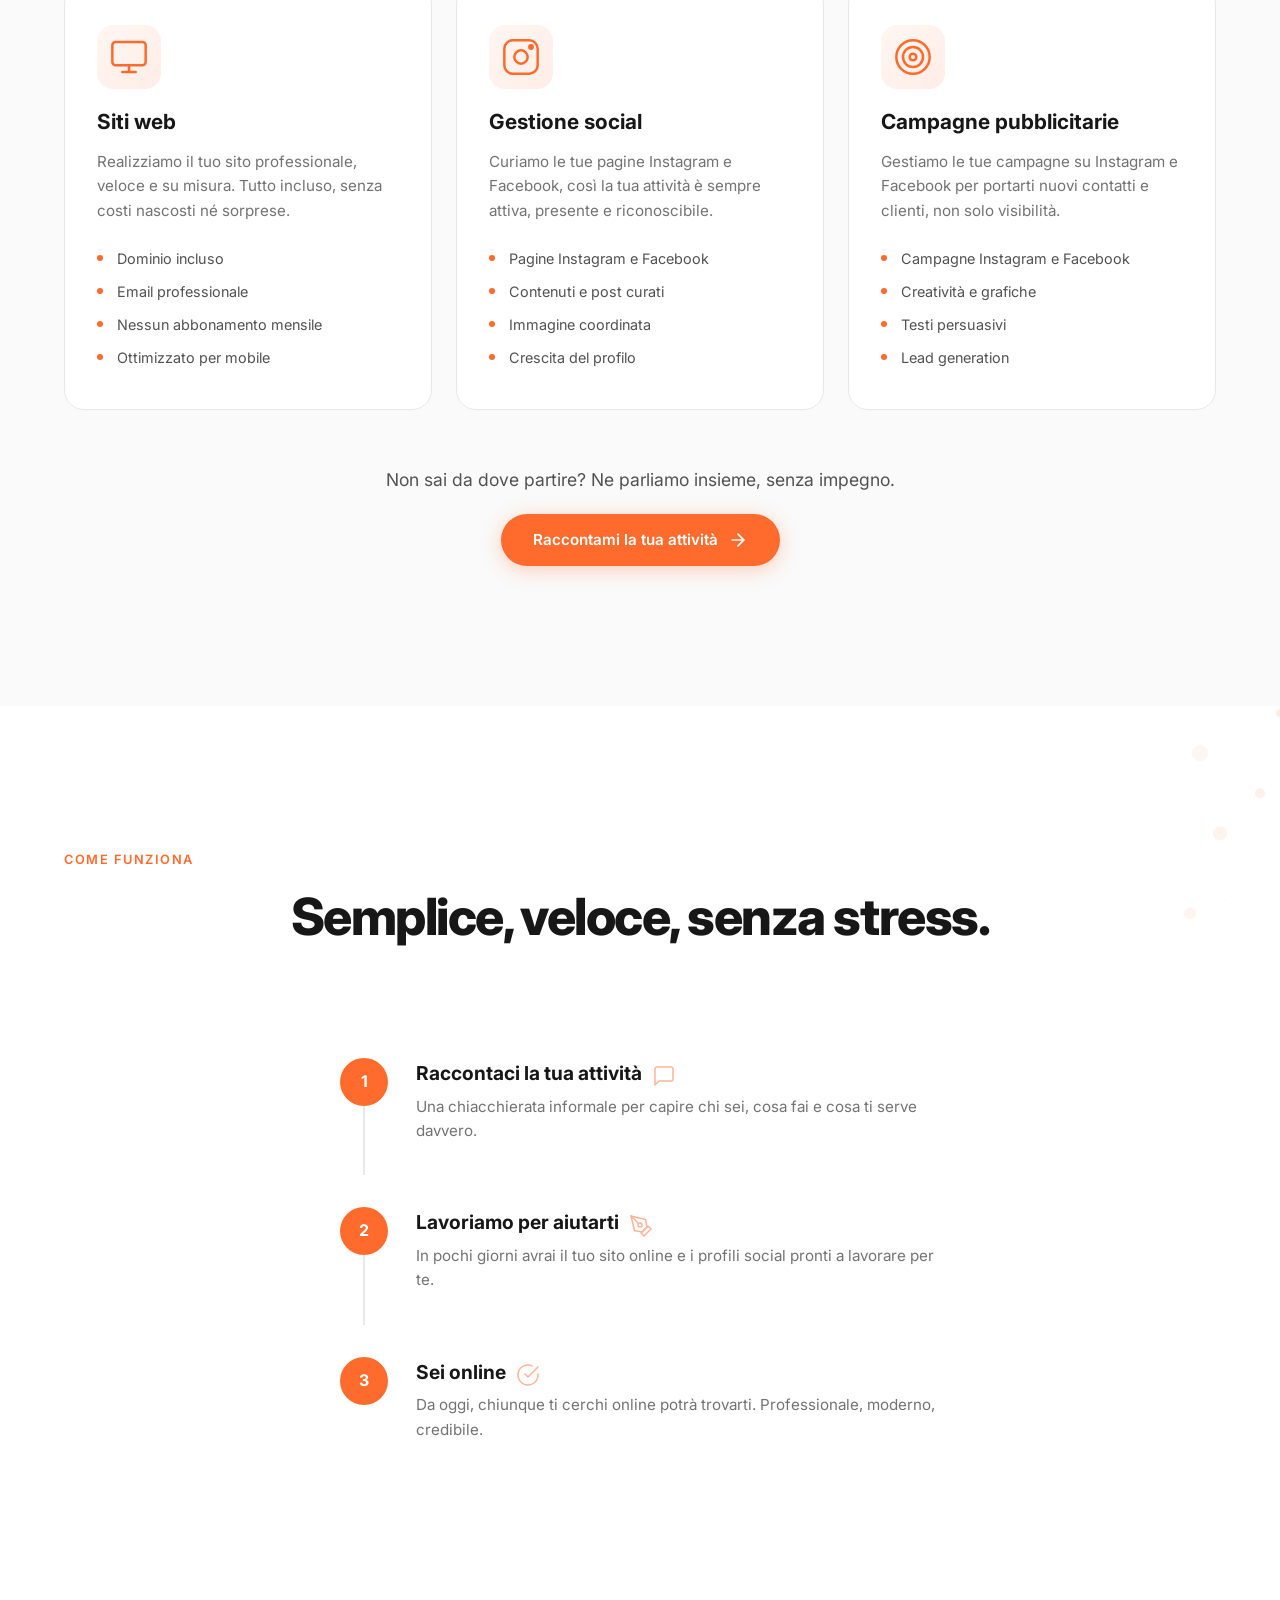
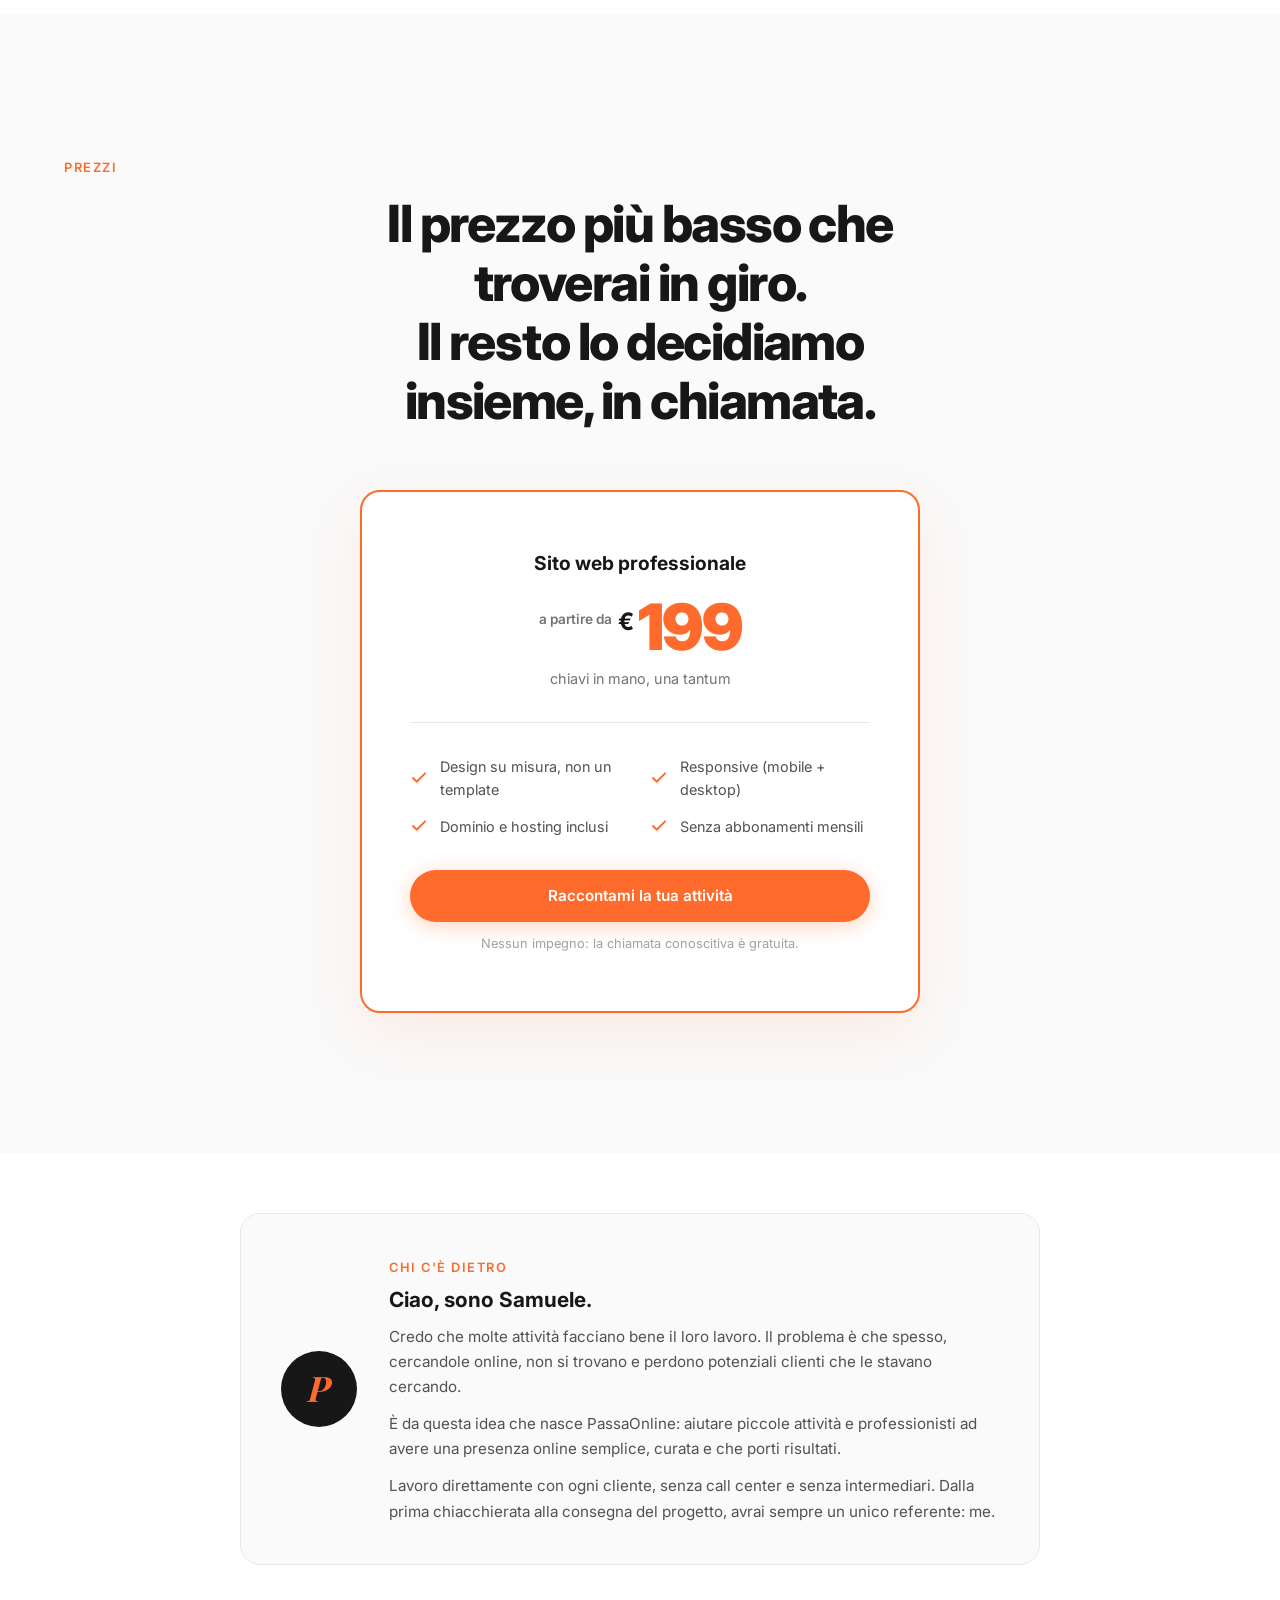
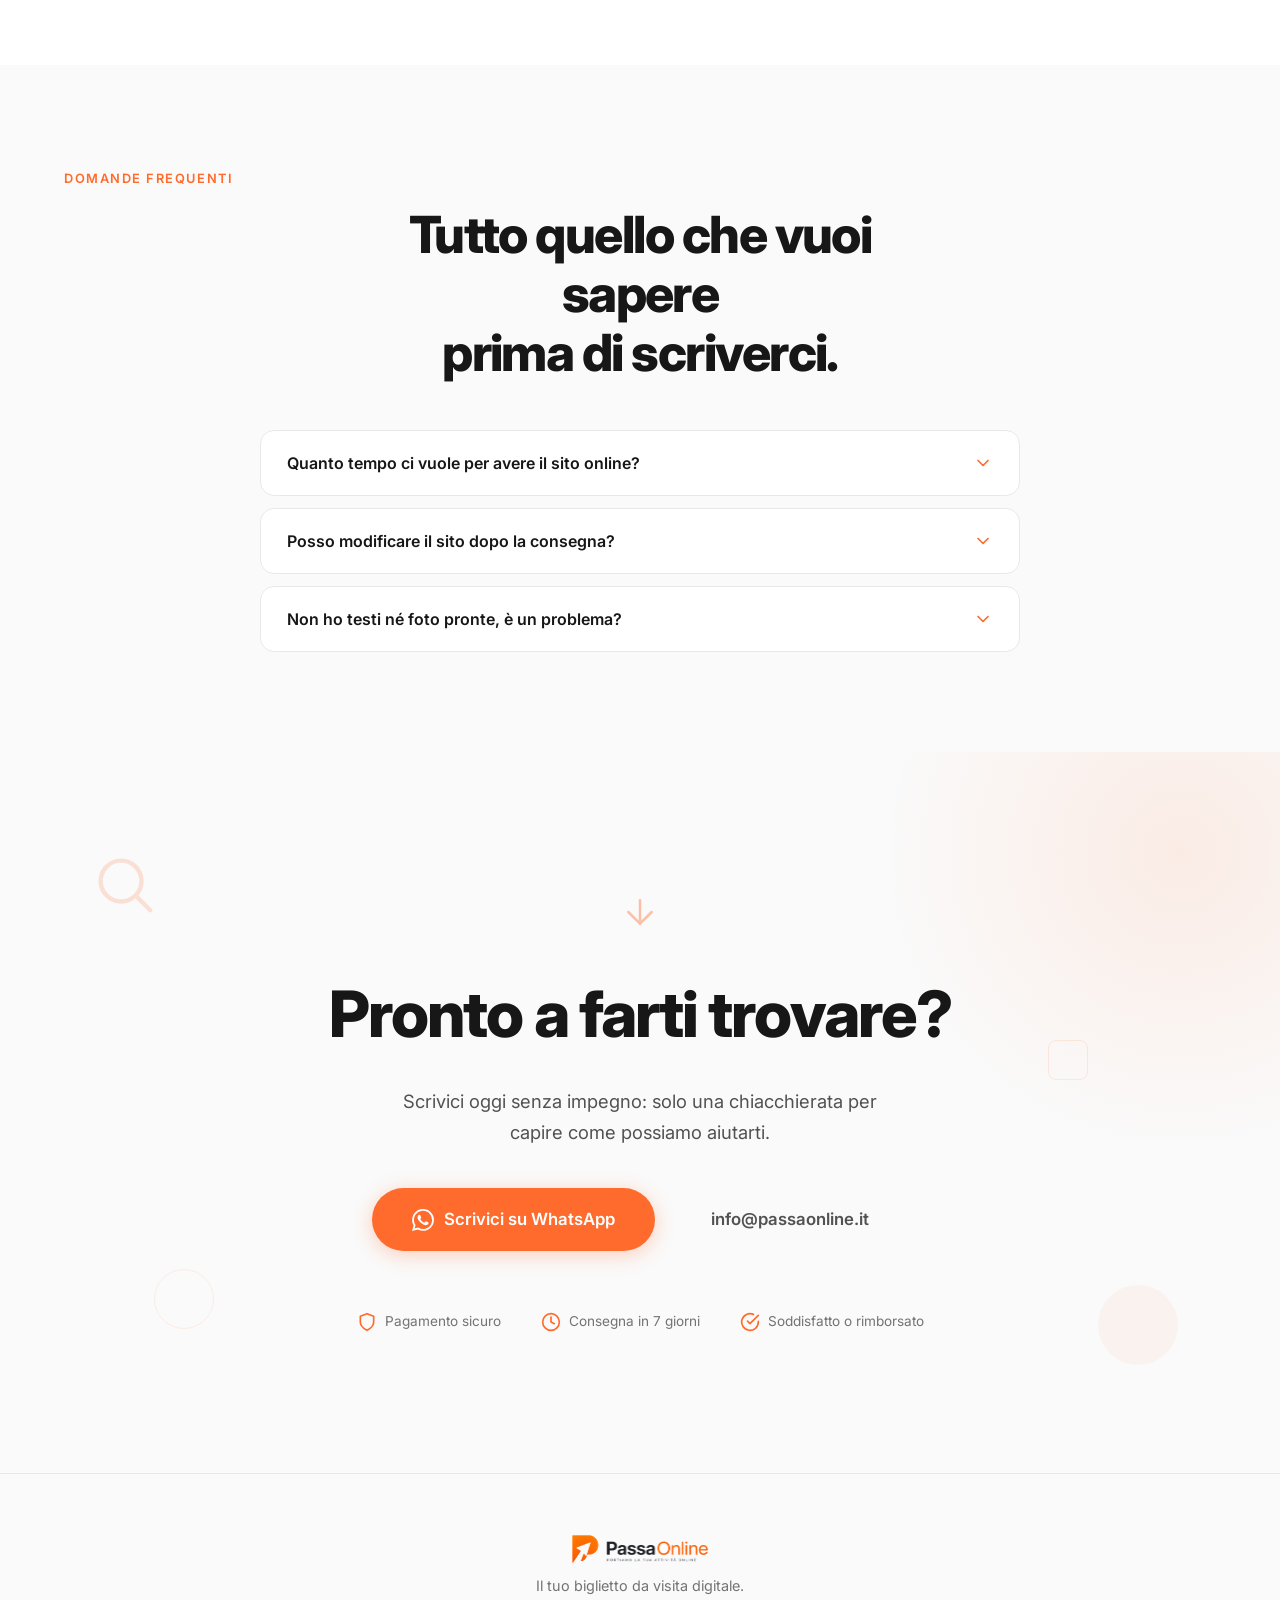
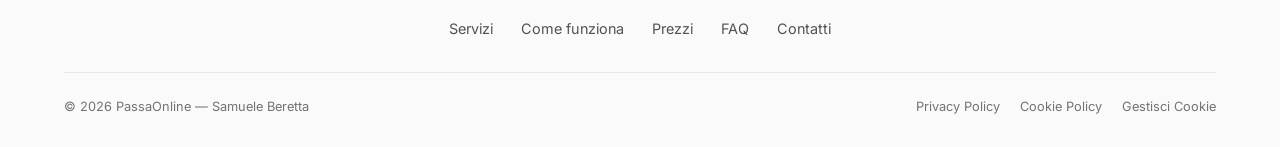
==== commit 91ecbca2: "Aggiorna testo CTA, messaggio WhatsApp precompilato, nav footer su riga singola - CTA: "Scrivici ogg" ====
--- a/index.html
+++ b/index.html
@@ -444,11 +444,10 @@
                 <svg class="cta-deco-arrow reveal" width="40" height="40" viewBox="0 0 24 24" fill="none" stroke="var(--orange)" stroke-width="1.5" stroke-linecap="round" stroke-linejoin="round" style="margin-bottom: 24px; opacity: 0.4;"><line x1="12" y1="5" x2="12" y2="19"></line><polyline points="19 12 12 19 5 12"></polyline></svg>
                 <h2 class="cta-title reveal">Pronto a farti trovare?</h2>
                 <p class="cta-desc reveal">
-                    Scrivici oggi. Nessun impegno, nessuna pressione.
-                    Solo una chiacchierata per capire come portarti online.
+                    Scrivici oggi senza impegno: solo una chiacchierata per capire come possiamo aiutarti.
                 </p>
                 <div class="cta-actions reveal">
-                    <a href="https://wa.me/393345366151" class="btn btn-primary btn-lg" target="_blank" rel="noopener">
+                    <a href="https://wa.me/393345366151?text=Ciao%20Samuele%21%20ti%20ho%20scritto%20perch%C3%A9%20ho%20un%27attivit%C3%A0%20e%20vorrei%20sapere%20come%20puoi%20aiutarmi%20%F0%9F%98%8A" class="btn btn-primary btn-lg" target="_blank" rel="noopener">
                         <svg width="22" height="22" viewBox="0 0 24 24" fill="currentColor"><path d="M17.472 14.382c-.297-.149-1.758-.867-2.03-.967-.273-.099-.471-.148-.67.15-.197.297-.767.966-.94 1.164-.173.199-.347.223-.644.075-.297-.15-1.255-.463-2.39-1.475-.883-.788-1.48-1.761-1.653-2.059-.173-.297-.018-.458.13-.606.134-.133.298-.347.446-.52.149-.174.198-.298.298-.497.099-.198.05-.371-.025-.52-.075-.149-.669-1.612-.916-2.207-.242-.579-.487-.5-.669-.51-.173-.008-.371-.01-.57-.01-.198 0-.52.074-.792.372-.272.297-1.04 1.016-1.04 2.479 0 1.462 1.065 2.875 1.213 3.074.149.198 2.096 3.2 5.077 4.487.709.306 1.262.489 1.694.625.712.227 1.36.195 1.871.118.571-.085 1.758-.719 2.006-1.413.248-.694.248-1.289.173-1.413-.074-.124-.272-.198-.57-.347m-5.421 7.403h-.004a9.87 9.87 0 01-5.031-1.378l-.361-.214-3.741.982.998-3.648-.235-.374a9.86 9.86 0 01-1.51-5.26c.001-5.45 4.436-9.884 9.888-9.884 2.64 0 5.122 1.03 6.988 2.898a9.825 9.825 0 012.893 6.994c-.003 5.45-4.437 9.884-9.885 9.884m8.413-18.297A11.815 11.815 0 0012.05 0C5.495 0 .16 5.335.157 11.892c0 2.096.547 4.142 1.588 5.945L.057 24l6.305-1.654a11.882 11.882 0 005.683 1.448h.005c6.554 0 11.89-5.335 11.893-11.893a11.821 11.821 0 00-3.48-8.413z"/></svg>
                         <span>Scrivici su WhatsApp</span>
                     </a>
--- a/style.css
+++ b/style.css
@@ -1285,10 +1285,22 @@
 
 .footer-nav {
     display: flex;
-    flex-wrap: wrap;
+    flex-wrap: nowrap;
     justify-content: center;
-    gap: 14px 28px;
+    gap: 28px;
     margin-top: 6px;
+    max-width: 100%;
+    overflow-x: auto;
+    -webkit-overflow-scrolling: touch;
+    scrollbar-width: none;
+}
+
+.footer-nav::-webkit-scrollbar {
+    display: none;
+}
+
+.footer-nav a {
+    white-space: nowrap;
 }
 
 .footer-nav a {
@@ -1518,6 +1530,18 @@
     /* Logo più compatto su mobile per non ingombrare la barra */
     .nav-logo-full {
         height: 26px;
+    }
+
+    /* Nav footer su una riga sola, scorrevole se necessario */
+    .footer-nav {
+        justify-content: flex-start;
+        gap: 20px;
+        padding: 0 24px;
+        mask-image: linear-gradient(to right, transparent 0, black 24px, black calc(100% - 24px), transparent 100%);
+    }
+
+    .footer-nav a {
+        font-size: 0.85rem;
     }
 
     .footer-logo .nav-logo-full {
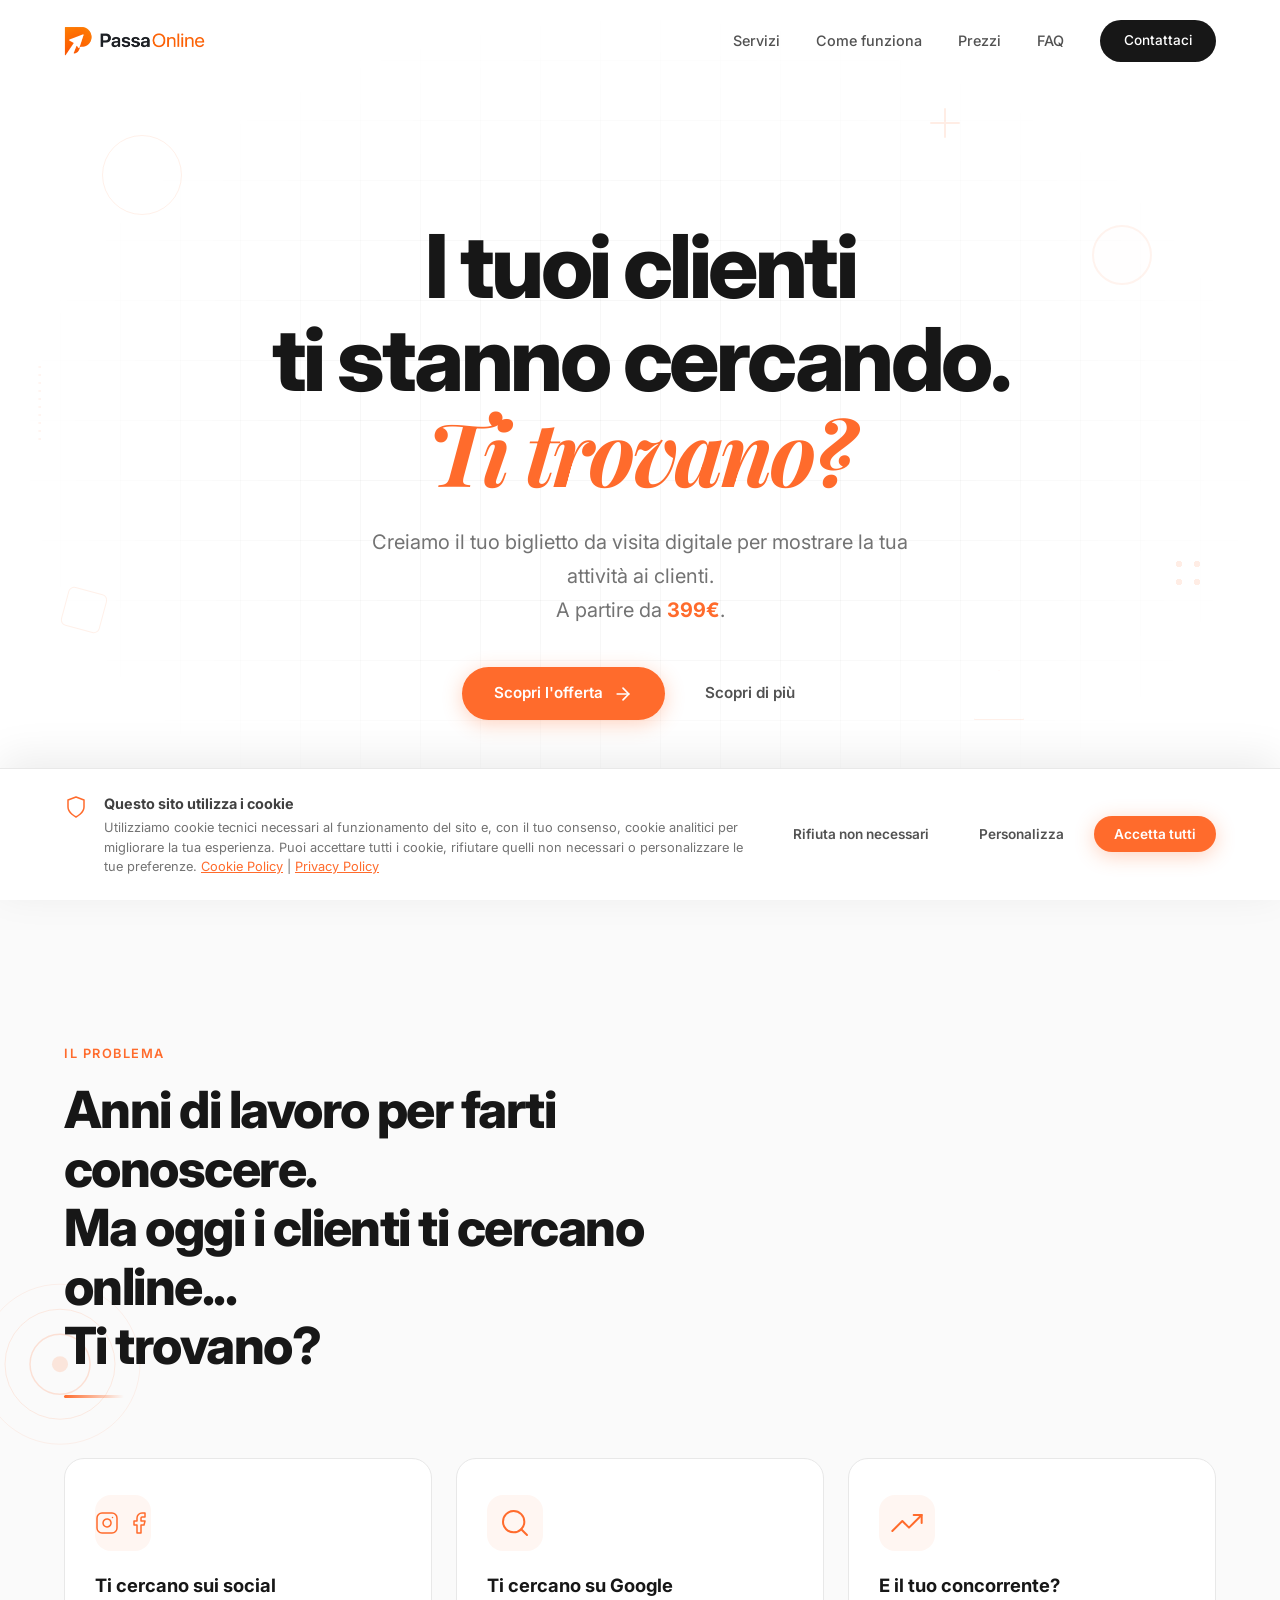
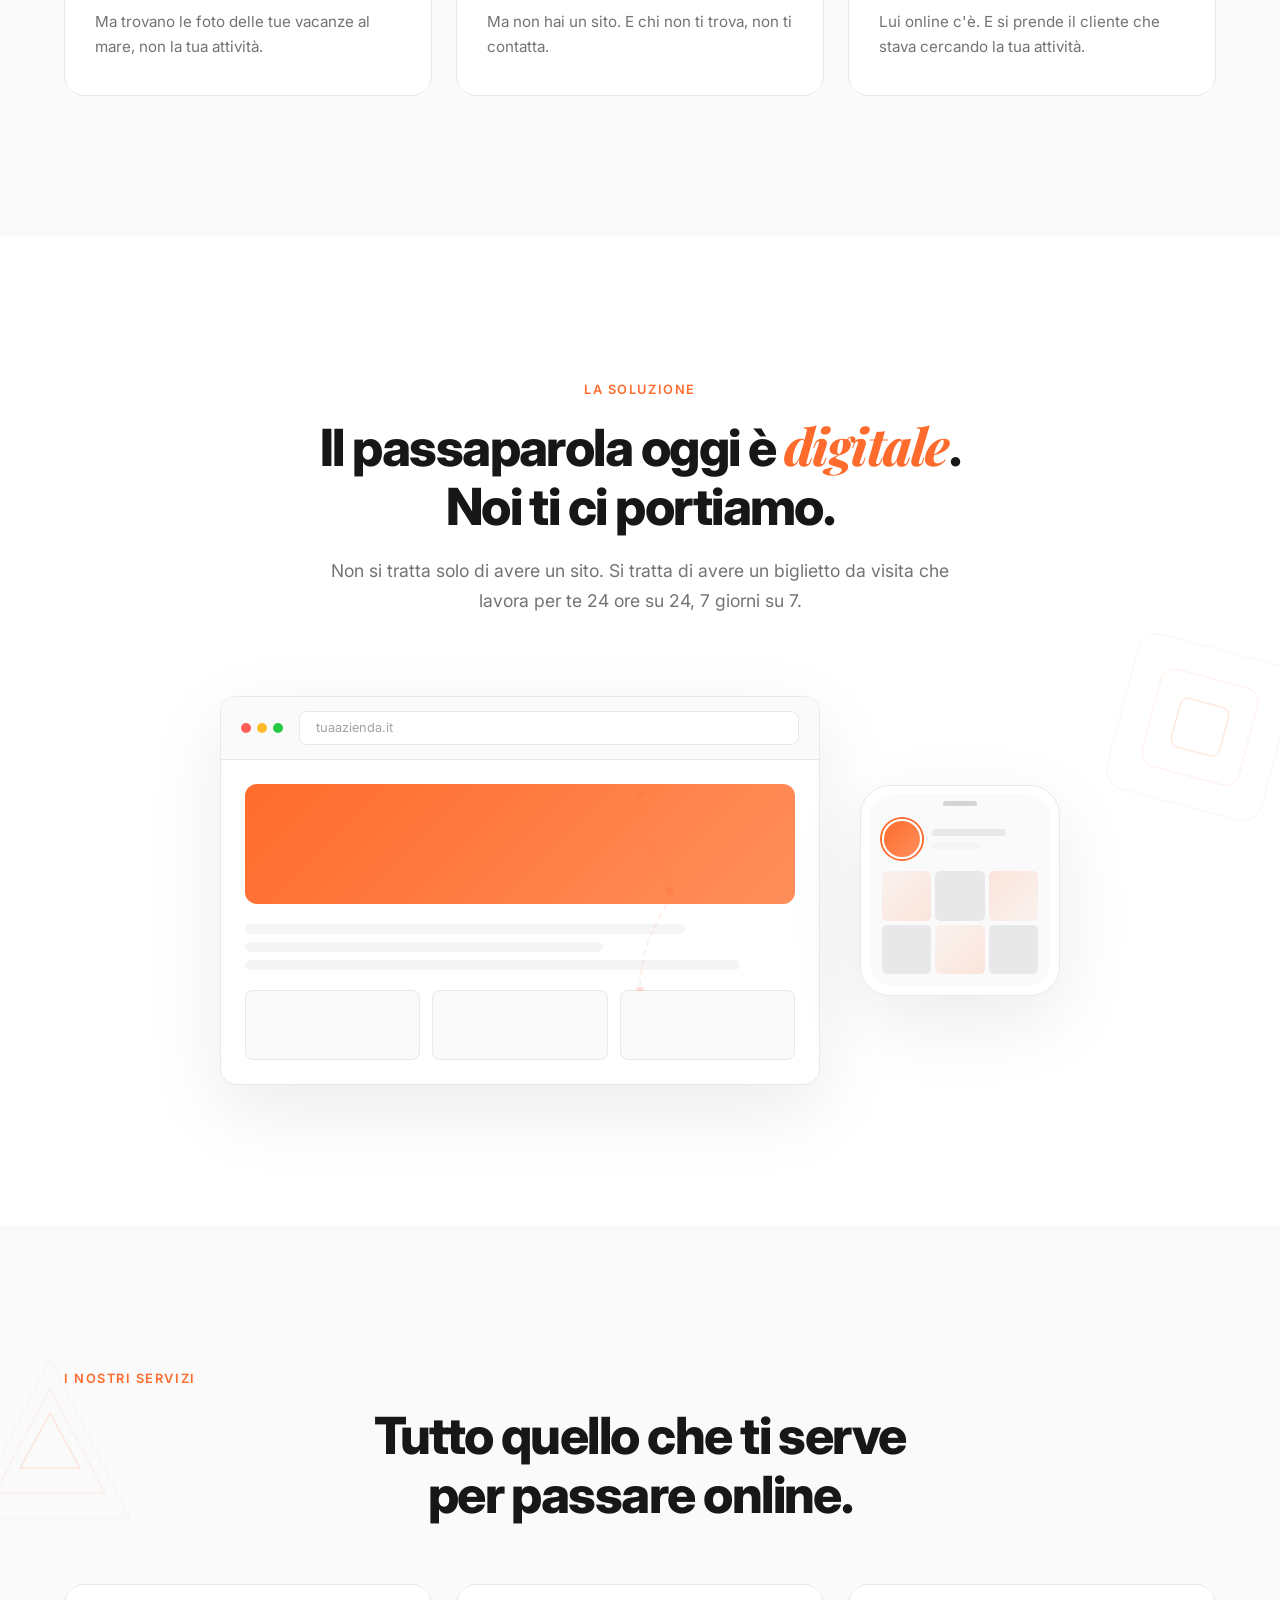
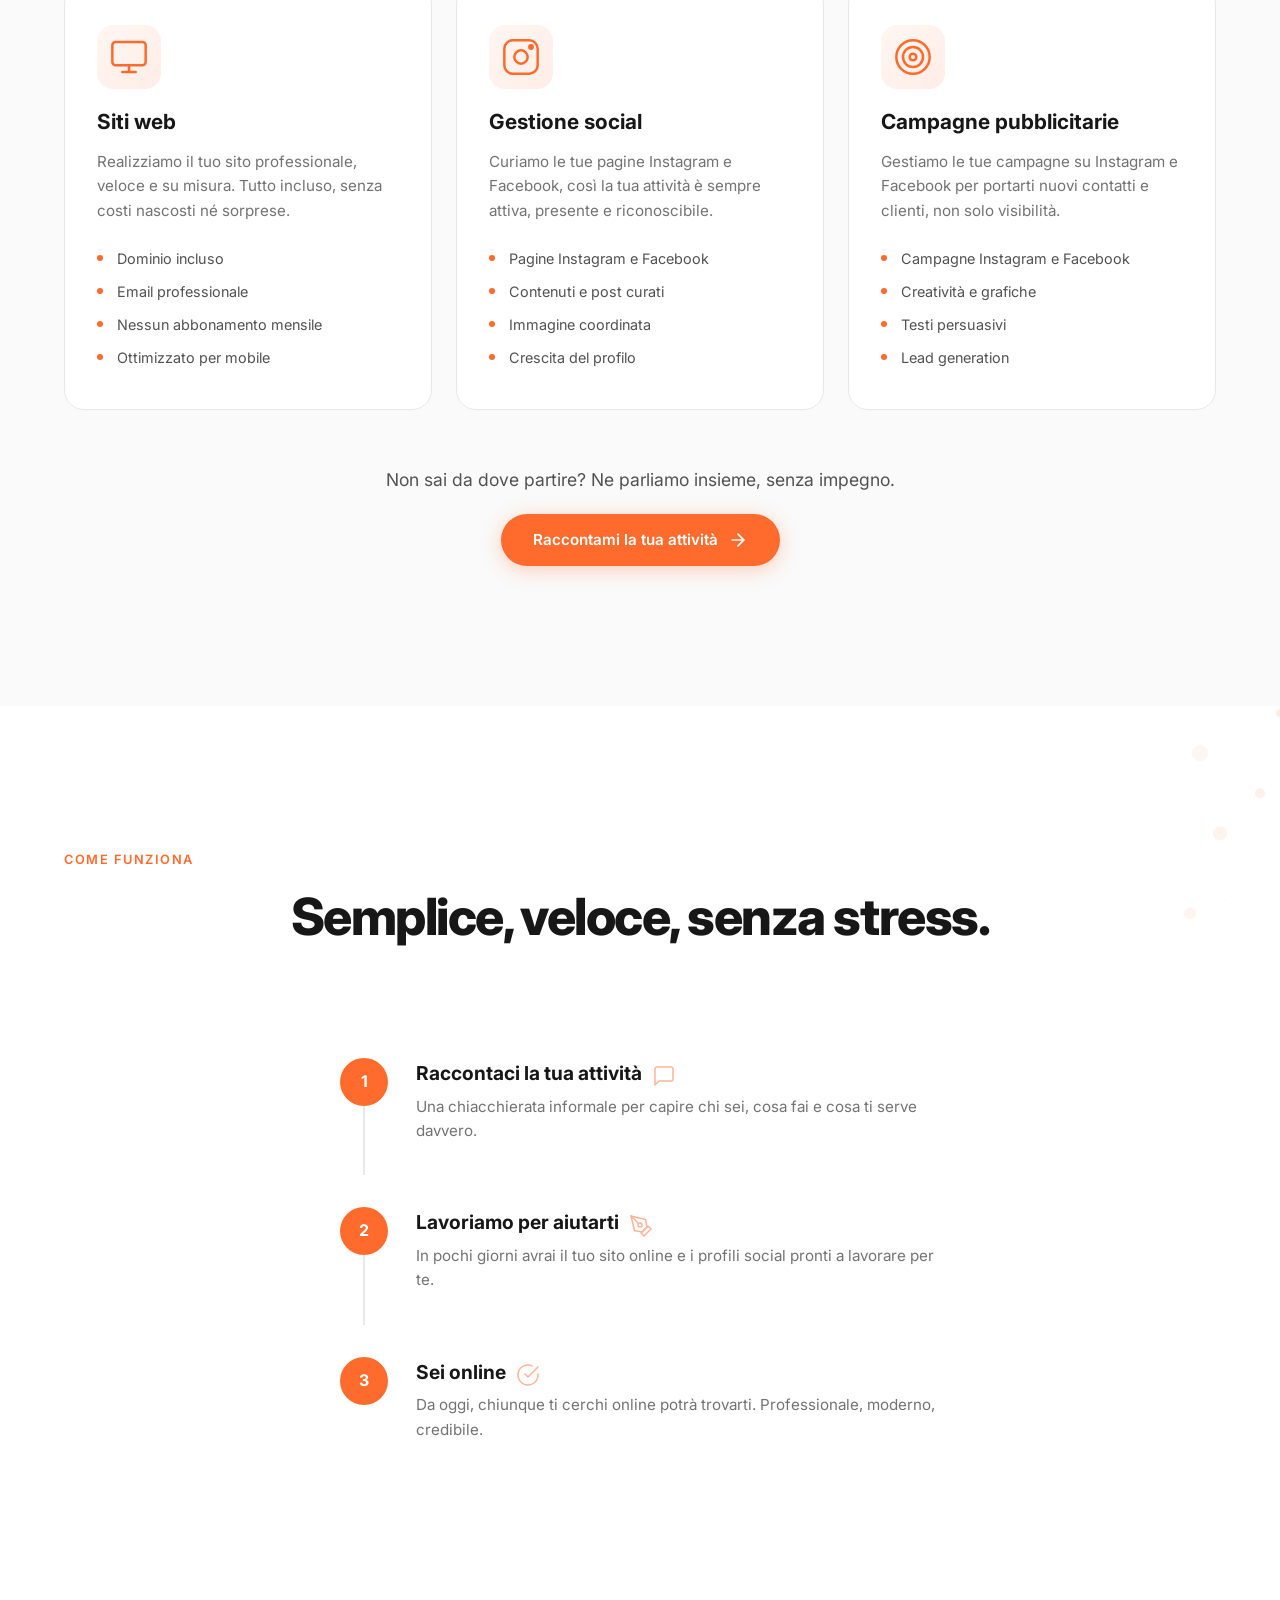
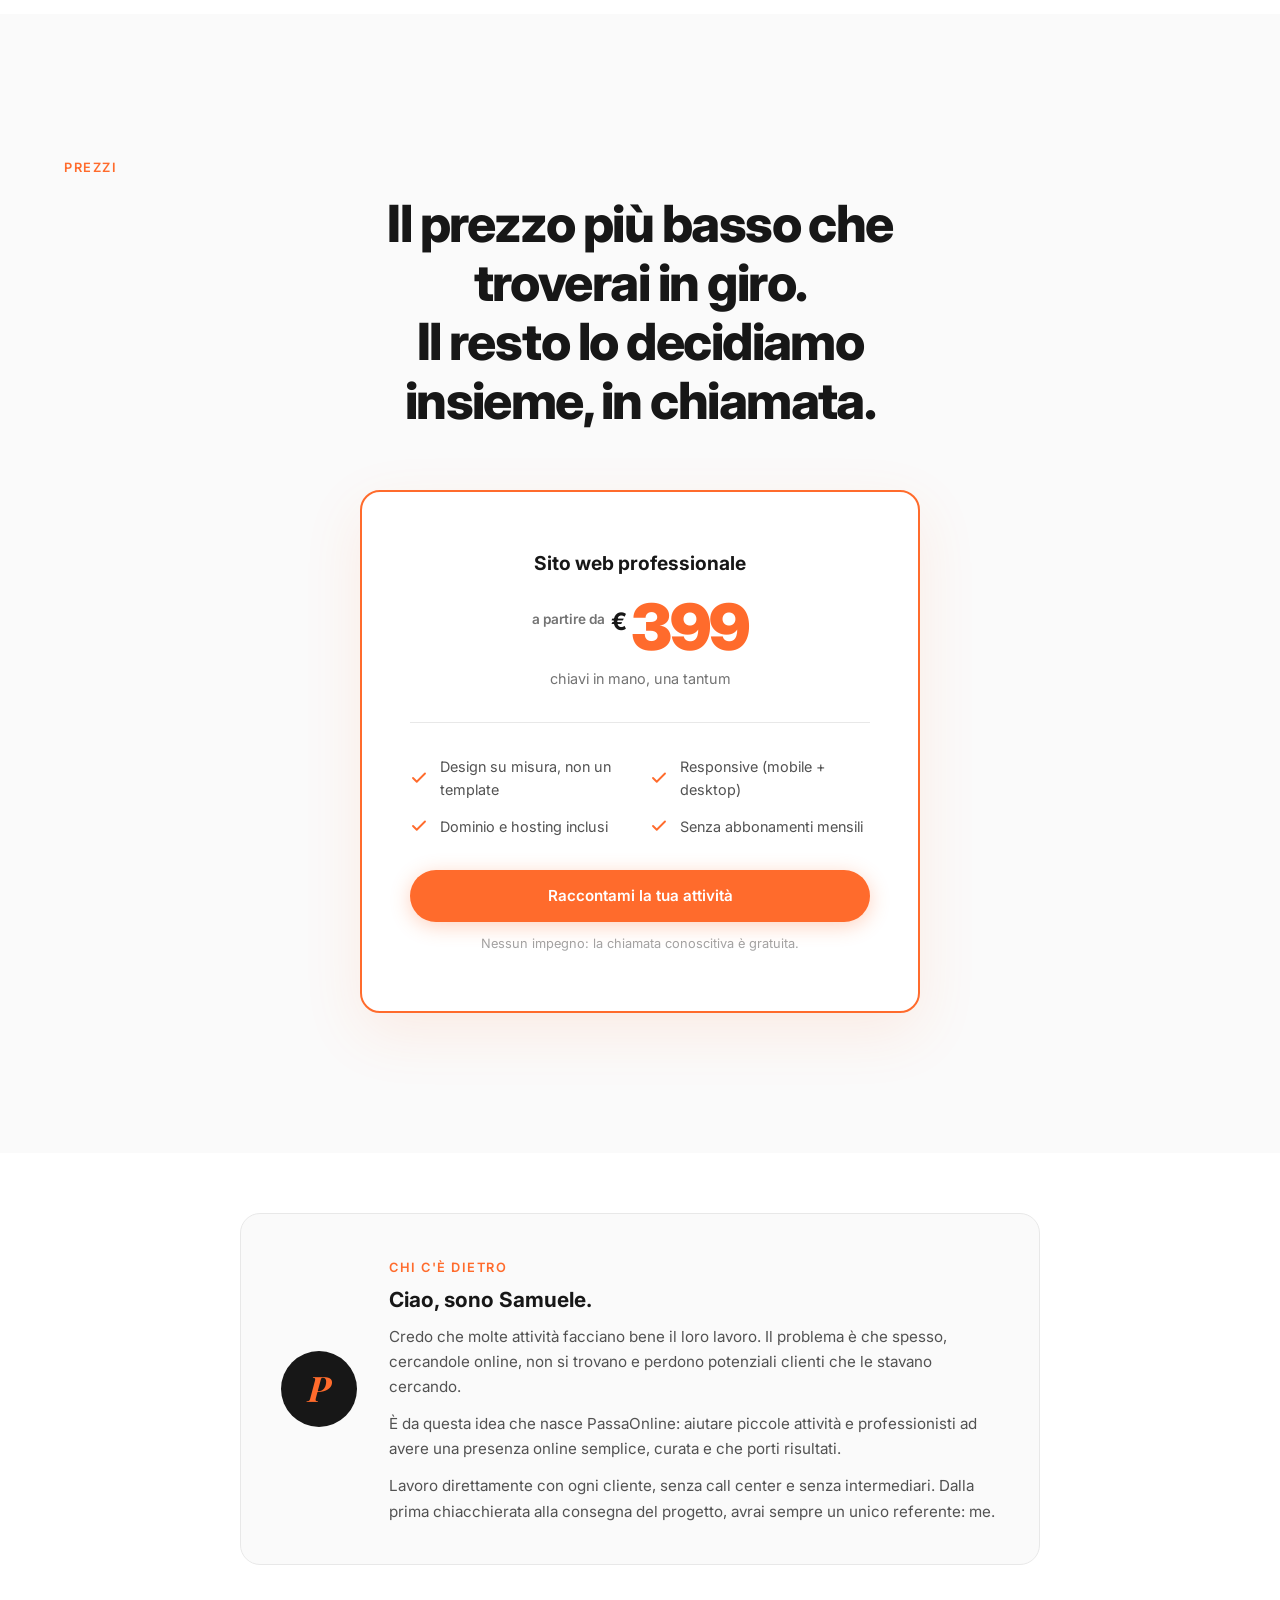
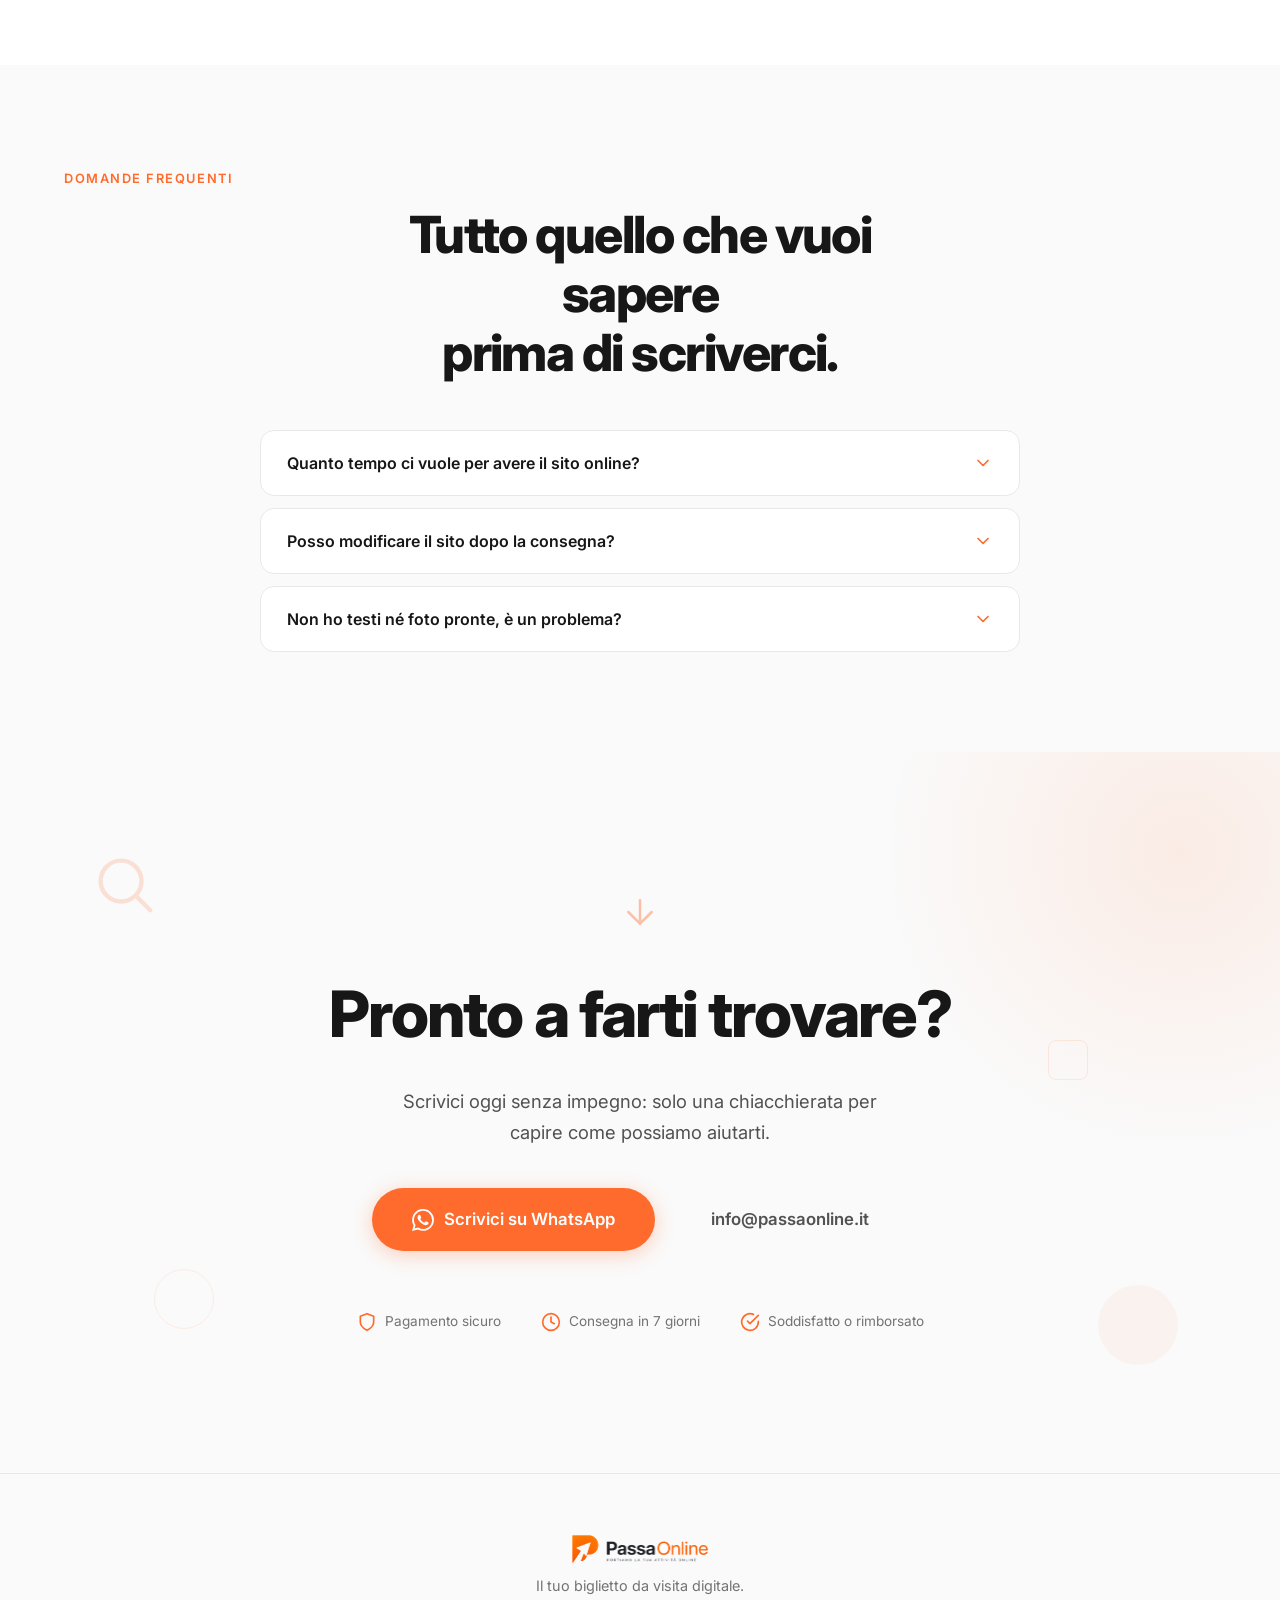
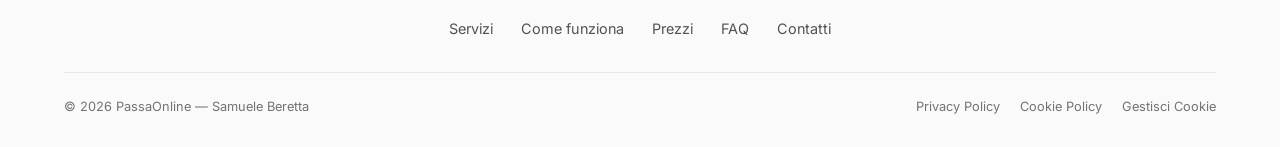
==== commit 8f9a4668: "Aggiorna prezzo da 199€ a 399€ in tutto il sito Co-Authored-By: Claude Opus 4.8 <noreply@anthropic.c" ====
--- a/index.html
+++ b/index.html
@@ -4,12 +4,12 @@
     <meta charset="UTF-8">
     <meta name="viewport" content="width=device-width, initial-scale=1.0">
     <title>PassaOnline — Il tuo biglietto da visita digitale</title>
-    <meta name="description" content="Siti web professionali a partire da €199. Porta la tua attività online con PassaOnline.">
+    <meta name="description" content="Siti web professionali a partire da €399. Porta la tua attività online con PassaOnline.">
 
     <!-- Open Graph / social share preview -->
     <meta property="og:type" content="website">
     <meta property="og:title" content="PassaOnline — Il tuo biglietto da visita digitale">
-    <meta property="og:description" content="Siti web professionali a partire da €199. Porta la tua attività online con PassaOnline.">
+    <meta property="og:description" content="Siti web professionali a partire da €399. Porta la tua attività online con PassaOnline.">
     <!-- TODO: aggiungere og-image.png (1200x630) e scommentare le righe sotto -->
     <!-- <meta property="og:image" content="og-image.png"> -->
     <!-- <meta name="twitter:card" content="summary_large_image"> -->
@@ -68,7 +68,7 @@
             </h1>
             <p class="hero-subtitle reveal">
                 Creiamo il tuo biglietto da visita digitale per mostrare
-                la tua attività ai clienti.<br>A partire da <strong>199€</strong>.
+                la tua attività ai clienti.<br>A partire da <strong>399€</strong>.
             </p>
             <div class="hero-actions reveal">
                 <a href="#prezzi" class="btn btn-primary">
@@ -345,7 +345,7 @@
                         <div class="pricing-price">
                             <span class="pricing-from">a partire da</span>
                             <span class="price-currency">€</span>
-                            <span class="price-amount">199</span>
+                            <span class="price-amount">399</span>
                         </div>
                         <p class="pricing-period">chiavi in mano, una tantum</p>
                     </div>
